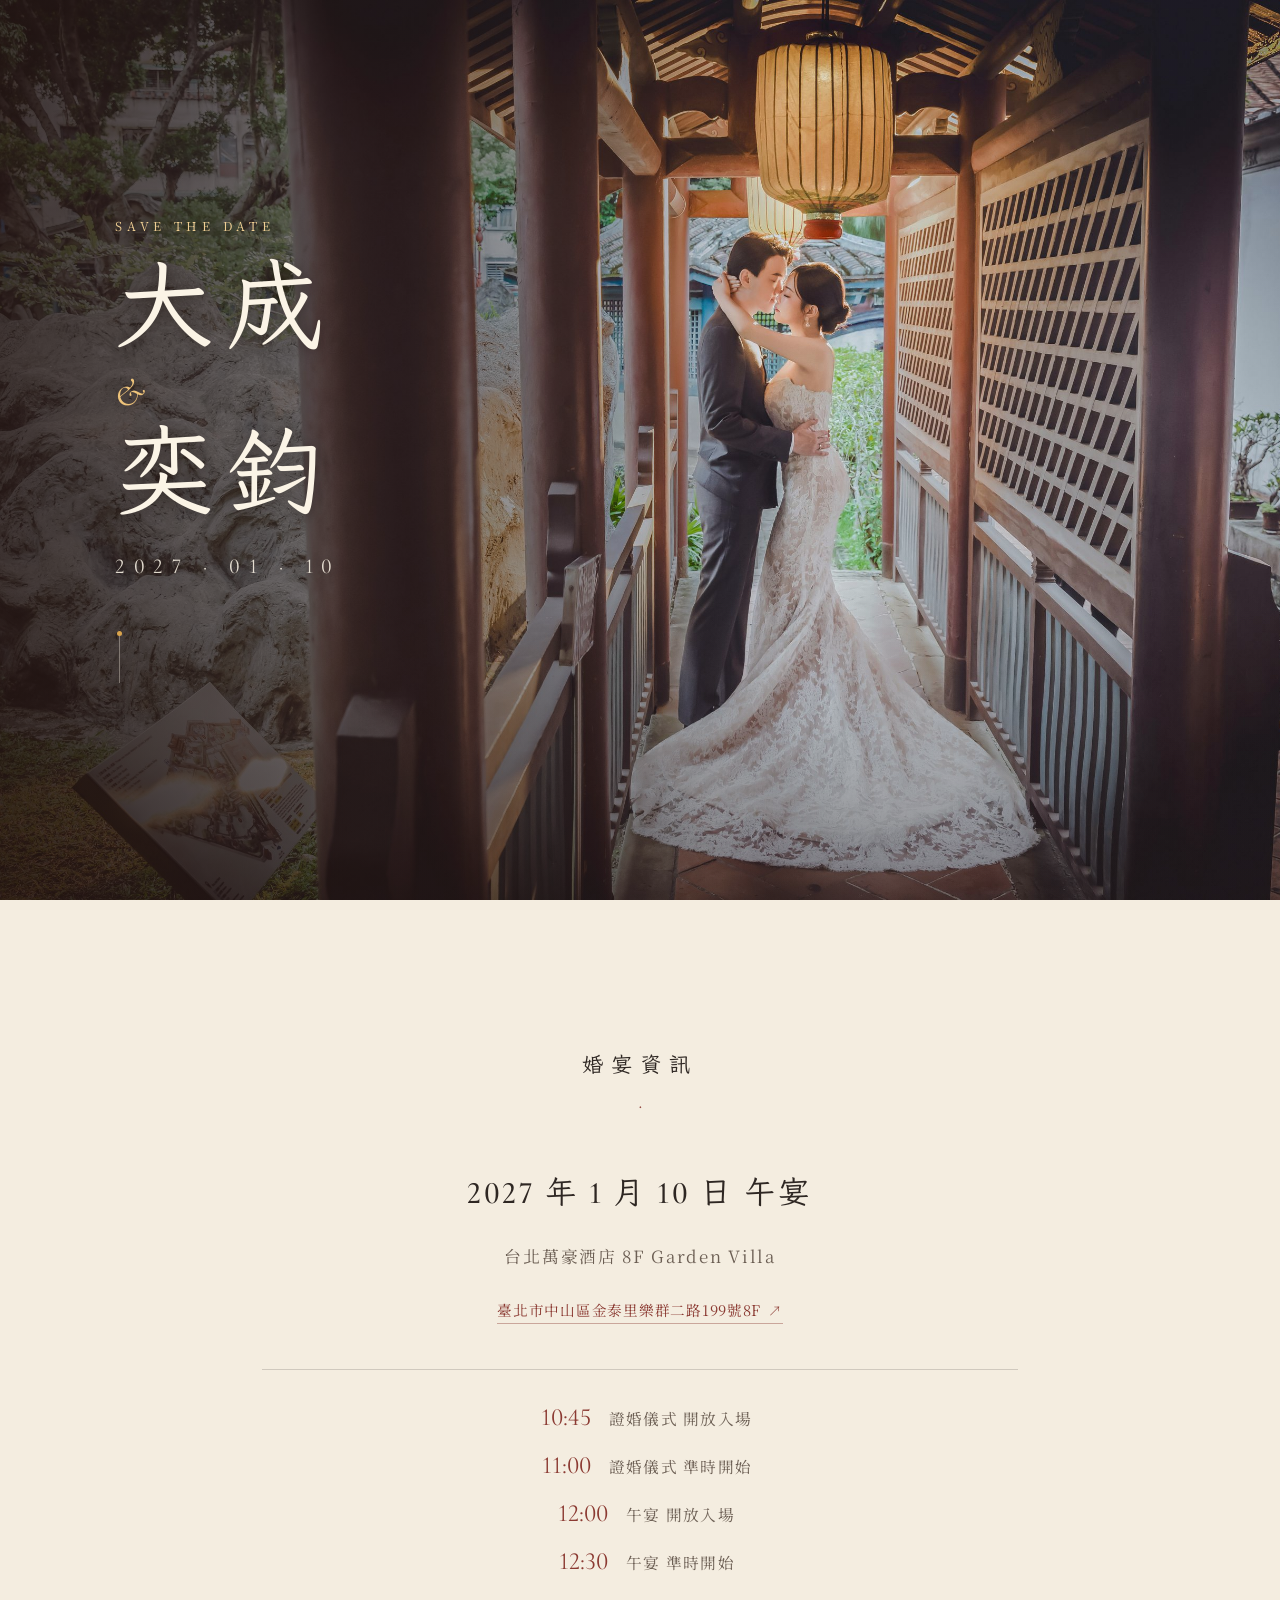
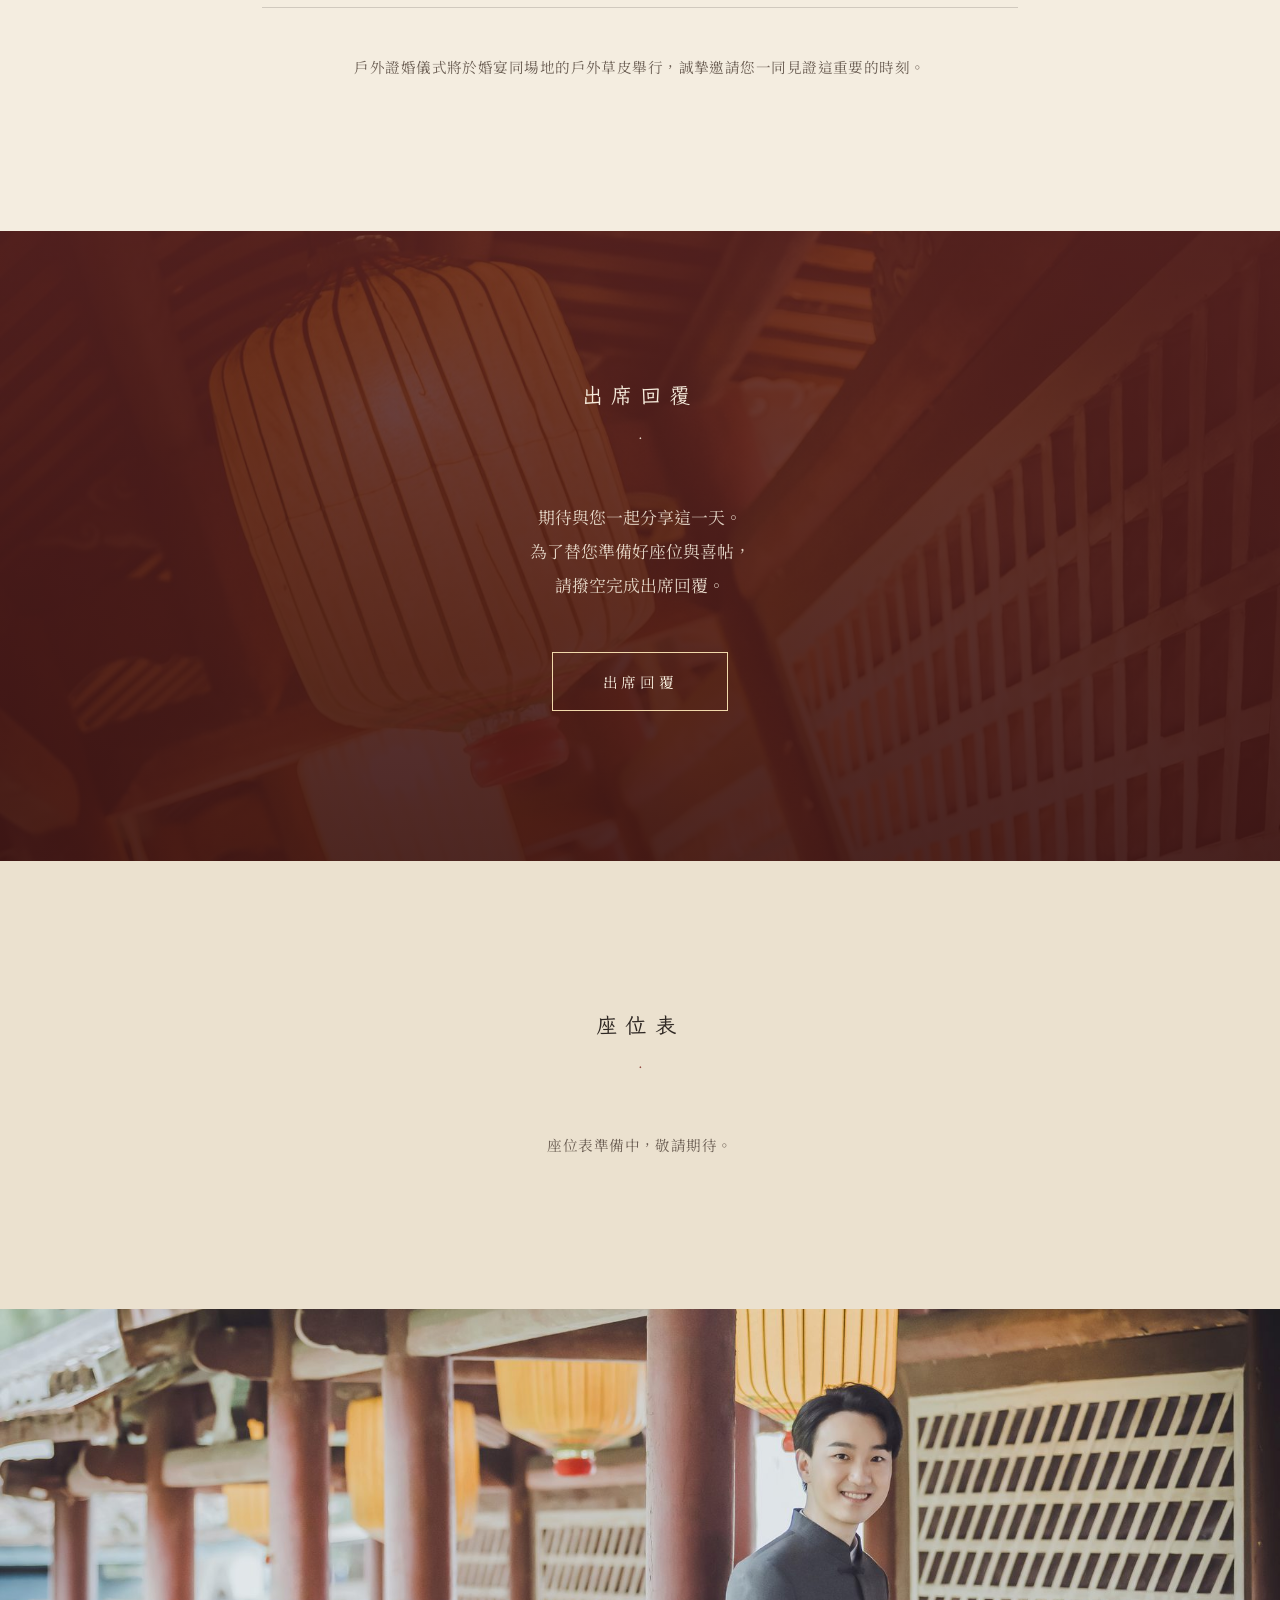
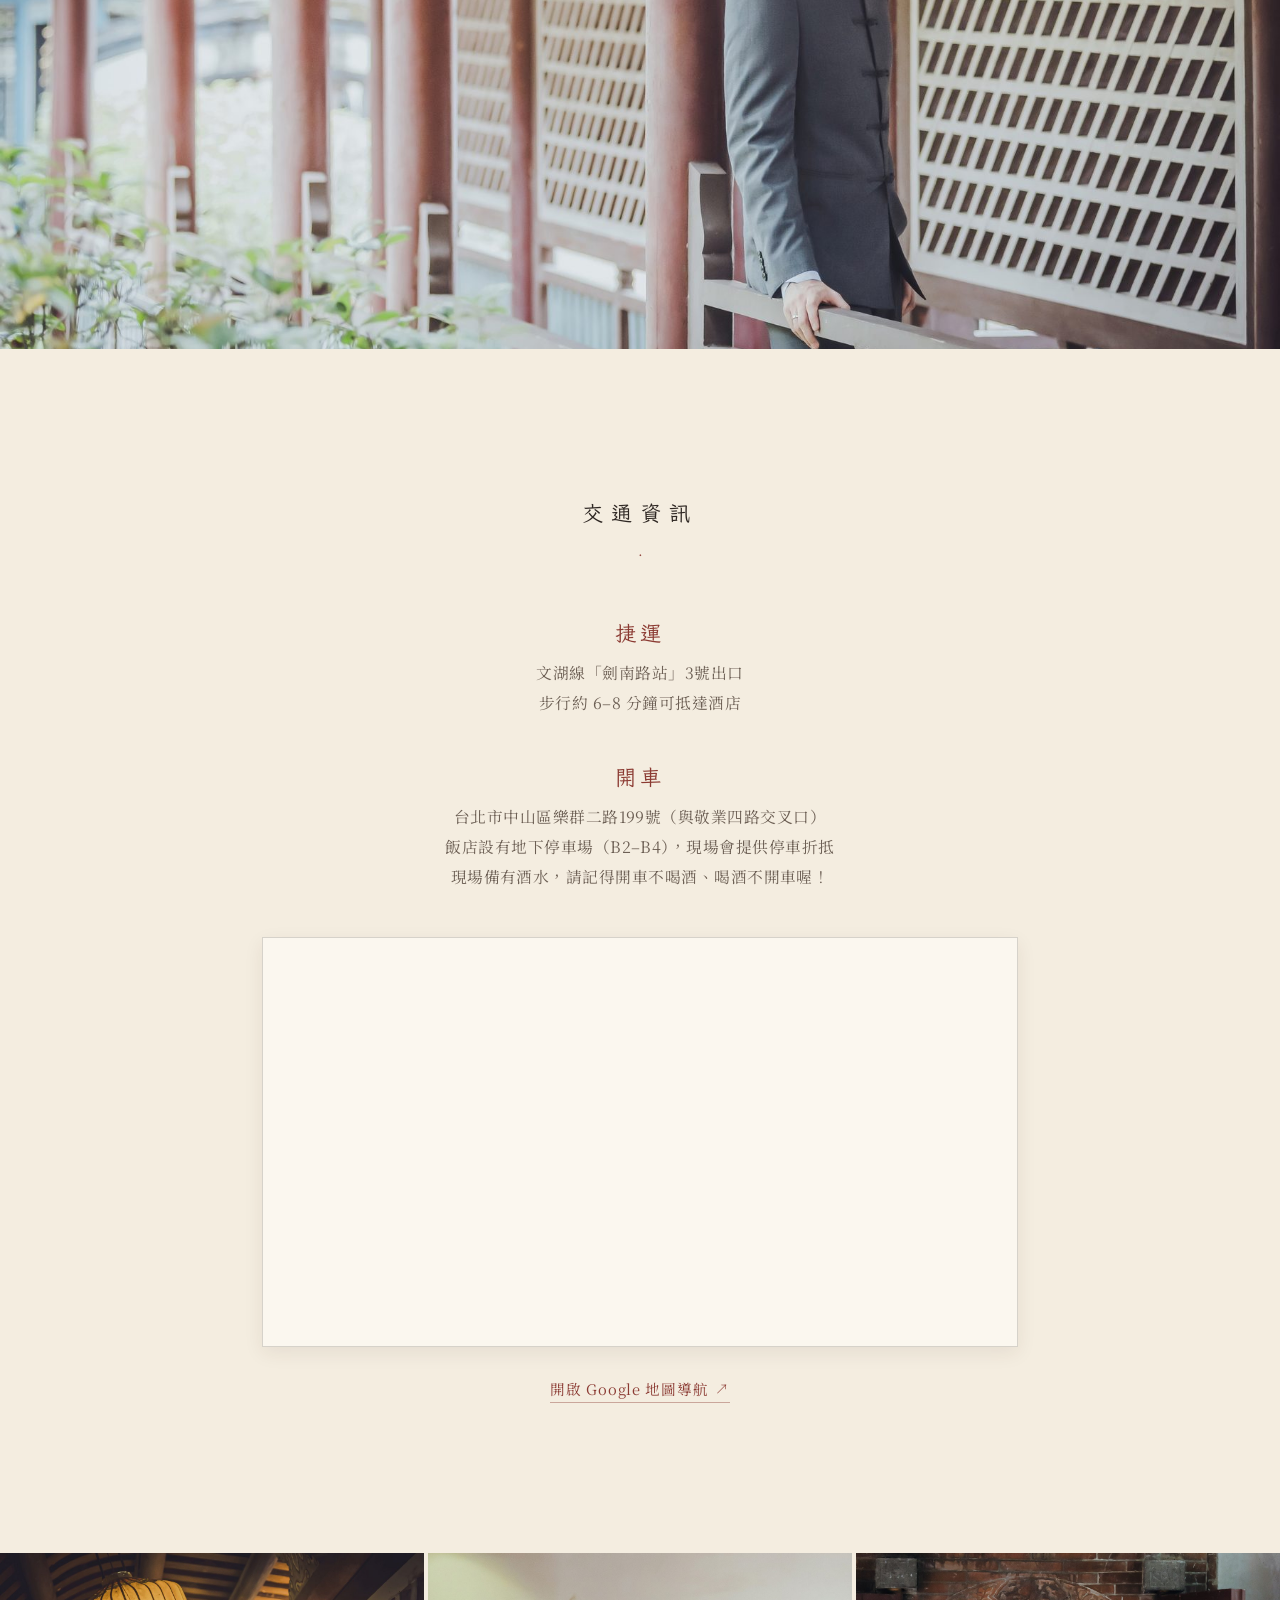
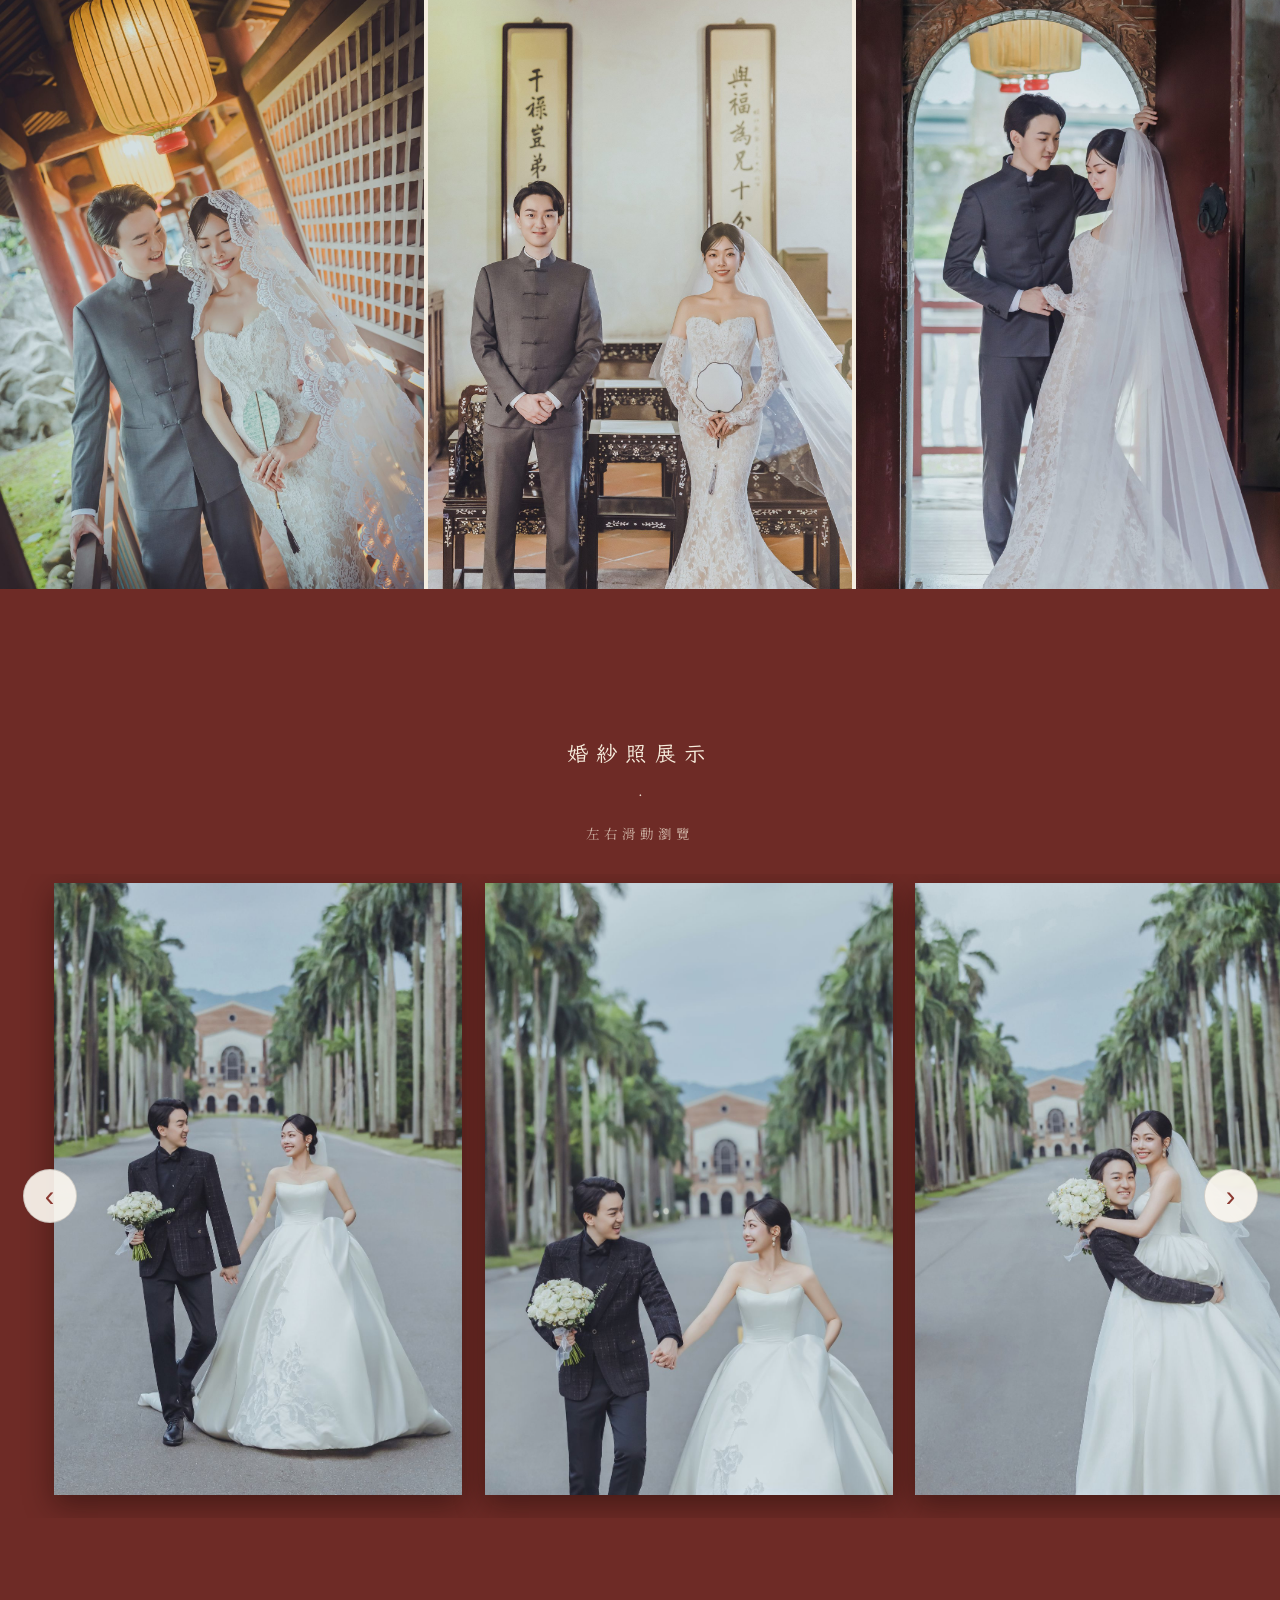
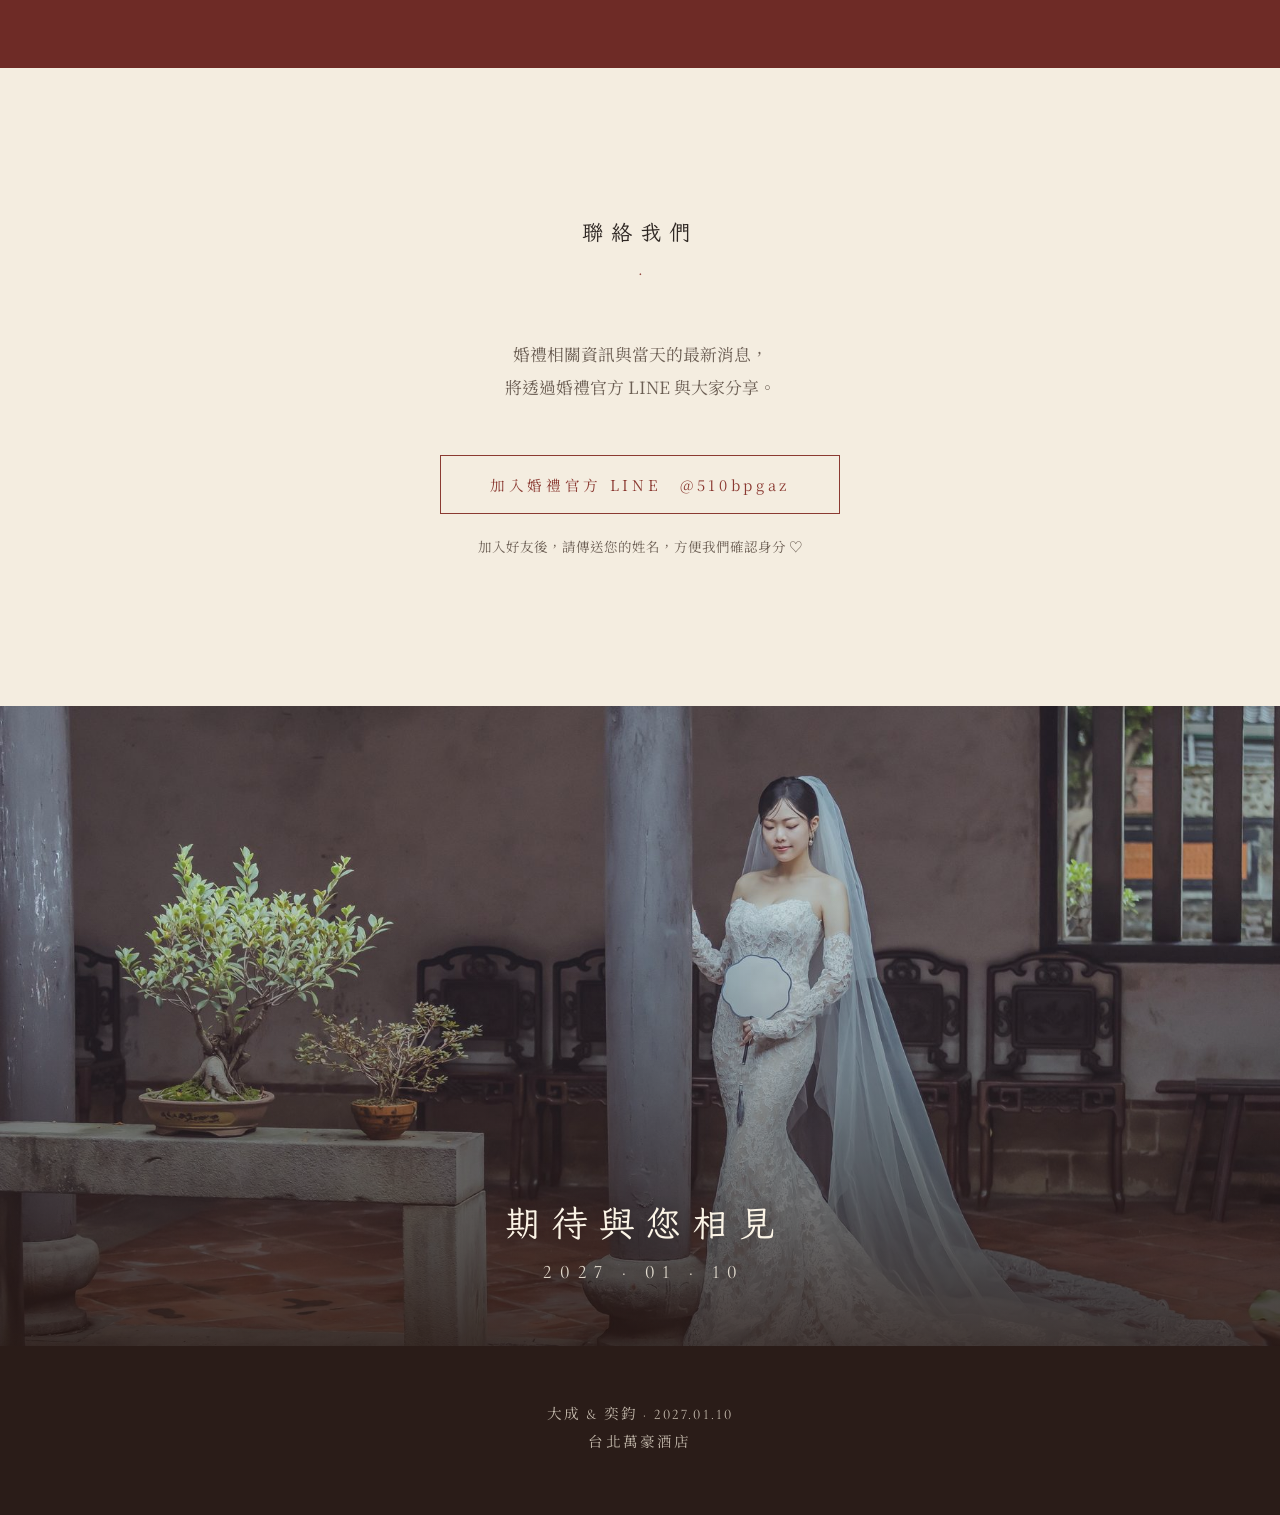
==== index.html @ c9ba0a42 "電腦版三聯照：月洞門與對聯前兩張左右對調 Co-Authored-By: Claude Sonnet 5.5 <noreply@anthropic.com>" ====
<!DOCTYPE html>
<html lang="zh-Hant">
<head>
<meta charset="UTF-8">
<meta name="viewport" content="width=device-width, initial-scale=1.0">
<title>大成 &amp; 奕鈞 — 2027.01.10</title>
<meta name="description" content="大成 &amp; 奕鈞 婚禮邀請 · 2027年1月10日 · 台北萬豪酒店 Garden Villa">
<link rel="preconnect" href="https://fonts.googleapis.com">
<link rel="preconnect" href="https://fonts.gstatic.com" crossorigin>
<link href="https://fonts.googleapis.com/css2?family=Cormorant+Garamond:ital,wght@0,400;0,500;0,600;1,400&family=LXGW+WenKai+TC:wght@400;700&family=Noto+Serif+TC:wght@400;500;600&display=swap" rel="stylesheet">
<link rel="stylesheet" href="styles.css">
</head>
<body>

<header class="hero protect" id="top">
  <picture class="hero-photo">
    <source media="(max-width:700px)" srcset="assets/hero-m.jpg">
    <img src="assets/hero.jpg" alt="大成與奕鈞在園林長廊中" fetchpriority="high">
  </picture>
  <div class="hero-veil"></div>
  <div class="hero-content">
    <p class="reveal eyebrow" style="--d:0s">SAVE THE DATE</p>
    <h1 class="reveal names" style="--d:.2s">
      <span>大成</span>
      <span class="amp">&amp;</span>
      <span>奕鈞</span>
    </h1>
    <p class="reveal date" style="--d:.4s">2027 · 01 · 10</p>
    <a href="#details" class="reveal scroll-cue" style="--d:.9s" aria-label="往下捲動">
      <span></span>
    </a>
  </div>
</header>

<main>

  <section class="section" id="details">
    <p class="section-label reveal">婚宴資訊</p>

    <div class="details-block reveal">
      <p class="details-date">2027 年 1 月 10 日 午宴</p>
      <p class="details-sub">台北萬豪酒店 8F Garden Villa</p>
      <a class="map-link" href="https://www.google.com/maps?daddr=10491%E8%87%BA%E5%8C%97%E5%B8%82%E4%B8%AD%E5%B1%B1%E5%8D%80%E9%87%91%E6%B3%B0%E9%87%8C%E6%A8%82%E7%BE%A4%E4%BA%8C%E8%B7%AF199%E8%99%9F8F" target="_blank" rel="noopener">
        臺北市中山區金泰里樂群二路199號8F
        <span class="arrow">↗</span>
      </a>
    </div>

    <div class="timeline reveal">
      <div class="timeline-item">
        <span class="t-time">10:45</span>
        <span class="t-label">證婚儀式 開放入場</span>
      </div>
      <div class="timeline-item">
        <span class="t-time">11:00</span>
        <span class="t-label">證婚儀式 準時開始</span>
      </div>
      <div class="timeline-item">
        <span class="t-time">12:00</span>
        <span class="t-label">午宴 開放入場</span>
      </div>
      <div class="timeline-item">
        <span class="t-time">12:30</span>
        <span class="t-label">午宴 準時開始</span>
      </div>
    </div>

    <p class="details-note reveal">戶外證婚儀式將於婚宴同場地的戶外草皮舉行，誠摯邀請您一同見證這重要的時刻。</p>
  </section>

  <section class="section rsvp" id="rsvp">
    <p class="section-label reveal">出席回覆</p>
    <p class="rsvp-copy reveal">
      期待與您一起分享這一天。<br>
      為了替您準備好座位與喜帖，<br>
      請撥空完成出席回覆。
    </p>
    <a class="rsvp-button reveal" href="rsvp/">出席回覆</a>
  </section>

  <section class="section alt" id="seating">
    <p class="section-label reveal">座位表</p>
    <p class="details-note reveal">座位表準備中，敬請期待。</p>
  </section>

  <div class="photo-band band-1 protect">
    <picture>
      <source media="(min-width:701px)" srcset="assets/l3.jpg">
      <img src="assets/p2.jpg" alt="新人在燈籠長廊中" loading="lazy">
    </picture>
  </div>

  <section class="section" id="transport">
    <p class="section-label reveal">交通資訊</p>

    <div class="transport-block reveal">
      <p class="transport-title">捷運</p>
      <p class="transport-body">
        文湖線「劍南路站」3號出口<br>
        步行約 6–8 分鐘可抵達酒店
      </p>
    </div>

    <div class="transport-block reveal">
      <p class="transport-title">開車</p>
      <p class="transport-body">
        台北市中山區樂群二路199號（與敬業四路交叉口）<br>
        飯店設有地下停車場（B2–B4），現場會提供停車折抵<br>
        現場備有酒水，請記得開車不喝酒、喝酒不開車喔！
      </p>
    </div>

    <div class="transport-block reveal">
      <div class="map-embed">
        <iframe
          src="https://maps.google.com/maps?q=%E5%8F%B0%E5%8C%97%E8%90%AC%E8%B1%AA%E9%85%92%E5%BA%97&ll=25.0804891,121.558943&z=16&hl=zh-TW&output=embed"
          title="台北萬豪酒店位置地圖"
          loading="lazy"
          referrerpolicy="no-referrer-when-downgrade"
          allowfullscreen></iframe>
      </div>
      <a class="map-link" href="https://www.google.com/maps?daddr=10491%E8%87%BA%E5%8C%97%E5%B8%82%E4%B8%AD%E5%B1%B1%E5%8D%80%E9%87%91%E6%B3%B0%E9%87%8C%E6%A8%82%E7%BE%A4%E4%BA%8C%E8%B7%AF199%E8%99%9F8F" target="_blank" rel="noopener">
        開啟 Google 地圖導航
        <span class="arrow">↗</span>
      </a>
    </div>
  </section>

  <div class="photo-band band-2 protect">
    <img class="band-single" src="assets/p1.jpg" alt="新人在燈籠下相視而笑" loading="lazy">
    <div class="band-trip">
      <img src="assets/p1.jpg" alt="新人在燈籠下相視而笑" loading="lazy">
      <img src="assets/p3.jpg" alt="對聯前並肩而立" loading="lazy">
      <img src="assets/p4.jpg" alt="月洞門前相擁" loading="lazy">
    </div>
  </div>

  <section class="section alt gallery" id="gallery">
    <p class="section-label reveal">婚紗照展示</p>
    <p class="gallery-hint reveal">左右滑動瀏覽</p>

    <div class="gallery-scroller protect">
      <button class="g-btn g-prev" type="button" aria-label="上一張">&#8249;</button>
      <div class="gallery-track">
      <figure class="g-item p"><img src="assets/gallery/g01.jpg" width="1067" height="1600" alt="椰林大道牽手漫步" loading="lazy" draggable="false"></figure>
      <figure class="g-item p"><img src="assets/gallery/g02.jpg" width="1067" height="1600" alt="椰林大道上相視而笑" loading="lazy" draggable="false"></figure>
      <figure class="g-item p"><img src="assets/gallery/g07.jpg" width="1067" height="1600" alt="椰林大道上擁抱" loading="lazy" draggable="false"></figure>
      <figure class="g-item p"><img src="assets/gallery/g08.jpg" width="1067" height="1600" alt="椰林大道前相擁微笑" loading="lazy" draggable="false"></figure>
      <figure class="g-item l"><img src="assets/gallery/g03.jpg" width="1600" height="1067" alt="新娘手捧花束與頭紗" loading="lazy" draggable="false"></figure>
      <figure class="g-item l"><img src="assets/gallery/g04.jpg" width="1600" height="1067" alt="圖書館窗前相擁" loading="lazy" draggable="false"></figure>
      <figure class="g-item l"><img src="assets/gallery/g05.jpg" width="1600" height="1067" alt="校史館階梯上相擁" loading="lazy" draggable="false"></figure>
      <figure class="g-item p"><img src="assets/gallery/g06.jpg" width="1067" height="1600" alt="額頭相貼的特寫" loading="lazy" draggable="false"></figure>
      <figure class="g-item l"><img src="assets/gallery/g20.jpg" width="1600" height="1067" alt="與家人合影" loading="lazy" draggable="false"></figure>
      <figure class="g-item p"><img src="assets/gallery/g16.jpg" width="1067" height="1600" alt="拱形窗前擁抱" loading="lazy" draggable="false"></figure>
      <figure class="g-item p"><img src="assets/gallery/g14.jpg" width="1067" height="1600" alt="淺藍禮服與灰色西裝" loading="lazy" draggable="false"></figure>
      <figure class="g-item p"><img src="assets/gallery/g15.jpg" width="1067" height="1600" alt="窗邊相依" loading="lazy" draggable="false"></figure>
      <figure class="g-item p"><img src="assets/gallery/g17.jpg" width="1067" height="1600" alt="新郎手捧花束" loading="lazy" draggable="false"></figure>
      <figure class="g-item p"><img src="assets/gallery/g18.jpg" width="1067" height="1600" alt="地板上相視而笑" loading="lazy" draggable="false"></figure>
      <figure class="g-item l"><img src="assets/gallery/g19.jpg" width="1600" height="1067" alt="房間裡的新娘與新郎" loading="lazy" draggable="false"></figure>
      <figure class="g-item p"><img src="assets/gallery/g09.jpg" width="1067" height="1600" alt="花藝背景前合影" loading="lazy" draggable="false"></figure>
      <figure class="g-item p"><img src="assets/gallery/g10.jpg" width="1067" height="1600" alt="花藝背景前依偎" loading="lazy" draggable="false"></figure>
      <figure class="g-item l"><img src="assets/gallery/g11.jpg" width="1600" height="1067" alt="台北夜景前合影" loading="lazy" draggable="false"></figure>
      <figure class="g-item l"><img src="assets/gallery/g12.jpg" width="1600" height="1067" alt="夜景前親吻臉頰" loading="lazy" draggable="false"></figure>
      <figure class="g-item l"><img src="assets/gallery/g13.jpg" width="1600" height="1067" alt="新郎側身特寫" loading="lazy" draggable="false"></figure>
      </div>
      <button class="g-btn g-next" type="button" aria-label="下一張">&#8250;</button>
    </div>
  </section>

  <section class="section contact" id="contact">
    <p class="section-label reveal">聯絡我們</p>
    <p class="contact-copy reveal">
      婚禮相關資訊與當天的最新消息，<br>
      將透過婚禮官方 LINE 與大家分享。
    </p>
    <a class="line-button reveal" href="https://line.me/R/ti/p/@510bpgaz" target="_blank" rel="noopener">
      加入婚禮官方 LINE　@510bpgaz
    </a>
    <p class="contact-note reveal">加入好友後，請傳送您的姓名，方便我們確認身分 ♡</p>
  </section>

  <div class="photo-band closing protect">
    <picture>
      <source media="(min-width:701px)" srcset="assets/l2.jpg">
      <img src="assets/p4.jpg" alt="" loading="lazy">
    </picture>
    <div class="closing-text">
      <p class="closing-main reveal">期待與您相見</p>
      <p class="closing-date reveal" style="--d:.2s">2027 · 01 · 10</p>
    </div>
  </div>

</main>

<footer class="footer">
  <p>大成 &amp; 奕鈞 · 2027.01.10</p>
  <p class="footer-venue">台北萬豪酒店</p>
</footer>

<script src="script.js"></script>
</body>
</html>
---- styles.css ----
:root{
  --paper:#f4ede0;
  --paper-2:#ebe1cf;
  --paper-3:#fbf7ef;
  --ink:#2e2723;
  --ink-dim:#6c5f54;
  --red:#8b3a32;
  --red-deep:#6e2b26;
  --lantern:#d9a44c;
  --cream:#f6ecdc;
  --line:rgba(46,39,35,.18);
  --hand:'Cormorant Garamond','LXGW WenKai TC','Noto Serif TC',serif;
  --serif:'Cormorant Garamond','Noto Serif TC',serif;
  --body:'Noto Serif TC',serif;
}

*{box-sizing:border-box;margin:0;padding:0;}

html{scroll-behavior:smooth;}

body{
  background:var(--paper);
  color:var(--ink);
  font-family:var(--body);
  font-variant-numeric:lining-nums;
  -webkit-font-smoothing:antialiased;
  overflow-x:hidden;
}

/* ---------- Hero ---------- */
.hero{
  position:relative;
  height:100svh;
  min-height:560px;
  display:flex;
  align-items:flex-end;
  overflow:hidden;
  background:#3a2420;
}

.hero-photo{position:absolute; inset:0;}
.hero-photo img{
  width:100%; height:100%;
  object-fit:cover;
  object-position:50% 35%;
  display:block;
}

.hero-veil{
  position:absolute;
  inset:0;
  background:linear-gradient(0deg, rgba(34,18,14,.82) 0%, rgba(34,18,14,.3) 40%, rgba(34,18,14,.1) 68%, rgba(34,18,14,.3) 100%);
}

.hero-content{
  position:relative;
  z-index:2;
  width:100%;
  padding:0 24px 72px;
  text-align:center;
  color:#fbf4e6;
  text-shadow:0 1px 14px rgba(20,8,5,.45);
}

.eyebrow{
  font-size:0.6875rem;
  letter-spacing:.38em;
  color:#f0cf94;
  margin-bottom:1.125rem;
}

.names{
  font-family:var(--hand);
  font-weight:400;
  font-size:clamp(44px, 13vw, 88px);
  line-height:1.1;
  letter-spacing:.12em;
}
.names .amp{
  display:block;
  font-family:var(--serif);
  font-style:italic;
  font-size:.4em;
  letter-spacing:0;
  color:#efc47a;
  margin:0.375rem 0;
}

.date{
  margin-top:1.25rem;
  font-family:var(--serif);
  font-variant-numeric:lining-nums;
  font-size:1.1875rem;
  letter-spacing:.4em;
  color:rgba(251,244,230,.88);
}

.scroll-cue{
  display:block;
  width:1px;
  height:52px;
  margin:52px auto 0;
  position:relative;
}
.scroll-cue span{
  position:absolute;
  top:0; left:0;
  width:1px; height:100%;
  background:rgba(251,244,230,.35);
}
.scroll-cue span::after{
  content:'';
  position:absolute;
  top:0; left:-2px;
  width:5px; height:5px;
  border-radius:50%;
  background:var(--lantern);
  animation:cue 2.2s ease-in-out infinite;
}
@keyframes cue{
  0%{top:0; opacity:0;}
  15%{opacity:1;}
  85%{opacity:1;}
  100%{top:100%; opacity:0;}
}

@media (min-width:701px){
  .hero{align-items:center;}
  .hero-photo img{object-position:65% 40%;}
  .hero-veil{
    background:
      linear-gradient(90deg, rgba(34,18,14,.78) 0%, rgba(34,18,14,.42) 36%, rgba(34,18,14,.04) 62%),
      linear-gradient(0deg, rgba(34,18,14,.35) 0%, transparent 35%);
  }
  .hero-content{text-align:left; padding:0 0 0 9vw; max-width:42.5rem;}
  .scroll-cue{margin-left:4px;}
}

/* ---------- Reveal on scroll ---------- */
.reveal{
  opacity:0;
  transform:translateY(18px);
  transition:opacity .9s ease, transform .9s ease;
  transition-delay:var(--d, 0s);
}
.reveal.in{
  opacity:1;
  transform:translateY(0);
}

/* ---------- Sections ---------- */
.section{
  position:relative;
  padding:120px 28px;
  text-align:center;
}
.section > *{
  max-width:35rem;
  margin-left:auto;
  margin-right:auto;
}
.section.alt{background:var(--paper-2);}

.section-label{
  font-family:var(--hand);
  font-weight:500;
  font-size:1.1875rem;
  letter-spacing:.38em;
  color:var(--ink);
  margin-bottom:3.25rem;
}
.section-label::after{
  content:'◆';
  display:block;
  margin-top:1.25rem;
  font-size:0.5rem;
  letter-spacing:0;
  color:var(--red);
}

.details-block{
  display:flex;
  flex-direction:column;
  align-items:center;
  gap:1.75rem;
  margin-bottom:2.5rem;
}
.details-date{
  font-family:var(--hand);
  font-size:1.75rem;
  font-weight:500;
  letter-spacing:.08em;
}
.details-sub{
  font-size:0.9375rem;
  color:var(--ink-dim);
  letter-spacing:.1em;
}
.map-link{
  display:inline-flex;
  align-items:center;
  gap:0.375rem;
  color:var(--red);
  text-decoration:none;
  font-size:0.8125rem;
  letter-spacing:.05em;
  border-bottom:1px solid rgba(139,58,50,.4);
  padding-bottom:0.1875rem;
}
.arrow{font-size:0.75rem;}

.timeline{
  display:flex;
  flex-direction:column;
  gap:1rem;
  border-top:1px solid var(--line);
  border-bottom:1px solid var(--line);
  padding:1.75rem 0;
  margin-bottom:2.5rem;
}
.timeline-item{
  display:flex;
  justify-content:center;
  align-items:baseline;
  gap:1rem;
}
.t-time{
  font-family:var(--serif);
  font-variant-numeric:lining-nums;
  font-size:1.375rem;
  color:var(--red);
  min-width:3.5rem;
  text-align:right;
}
.t-label{
  font-size:0.875rem;
  letter-spacing:.08em;
  color:var(--ink-dim);
}

.details-note{
  font-size:0.8125rem;
  line-height:1.9;
  color:var(--ink-dim);
  letter-spacing:.03em;
}

.transport-block{margin-bottom:2.5rem;}
.transport-block:last-child{margin-bottom:0;}
.transport-title{
  font-family:var(--hand);
  font-size:1.1875rem;
  letter-spacing:.2em;
  color:var(--red);
  margin-bottom:0.625rem;
}
.transport-body{
  font-size:0.875rem;
  line-height:1.9;
  color:var(--ink-dim);
  letter-spacing:.03em;
  margin-bottom:0.875rem;
}

/* ---------- Gallery ---------- */
.section.gallery{
  padding-left:0;
  padding-right:0;
  background:var(--red-deep);
  color:var(--cream);
}
.section.gallery .section-label,
.section.gallery .section-label::after{color:var(--cream);}
.gallery-hint{
  margin-top:-2rem;
  margin-bottom:1.75rem;
  font-size:0.75rem;
  letter-spacing:.3em;
  color:rgba(246,236,220,.7);
}
.section.gallery > .gallery-scroller{
  position:relative;
  max-width:none;
  margin:0;
}
.gallery-track{
  display:flex;
  align-items:center;
  gap:0.875rem;
  padding:0.5rem 1rem 1rem;
  overflow-x:auto;
  scroll-snap-type:x mandatory;
  scroll-padding:0 1rem;
  -webkit-overflow-scrolling:touch;
  scrollbar-width:thin;
  scrollbar-color:#d9a44c transparent;
}
.g-item{
  flex:none;
  margin:0;
  padding:0;
  scroll-snap-align:center;
  box-shadow:0 10px 28px rgba(20,6,4,.45);
}
.g-item img{display:block; width:100%; height:auto;}
.g-item.p{width:76vw; max-width:26rem;}
.g-item.l{width:90vw; max-width:46rem;}

.g-btn{
  display:none;
  position:absolute;
  top:50%;
  transform:translateY(-50%);
  z-index:3;
  width:3rem; height:3rem;
  border-radius:50%;
  border:1px solid var(--line);
  background:rgba(251,247,239,.92);
  color:var(--red);
  font-size:1.6rem;
  line-height:1;
  cursor:pointer;
}
.g-btn:hover{background:var(--red); color:var(--cream);}
.g-prev{left:1.25rem;}
.g-next{right:1.25rem;}

@media (min-width:701px){
  .g-item.p, .g-item.l{width:auto; max-width:none;}
  .g-item img{width:auto; height:68vh; max-height:46rem; min-height:22rem;}
  .gallery-track{gap:1.25rem; padding:0.5rem 3rem 1.25rem; scroll-padding:0 3rem; cursor:grab;}
  .gallery-track.dragging{cursor:grabbing; scroll-snap-type:none;}
}
@media (hover:hover) and (min-width:701px){
  .g-btn{display:block;}
}

/* ---------- 照片保護（防右鍵存圖、拖曳、長按存圖、列印） ---------- */
.protect, .protect img{
  -webkit-user-select:none;
  user-select:none;
  -webkit-touch-callout:none;
}
.protect img{
  pointer-events:none;
  -webkit-user-drag:none;
}
@media print{
  .protect img{display:none;}
}

/* ---------- RSVP band ---------- */
.section.rsvp{
  background:var(--red-deep);
  color:var(--cream);
  overflow:hidden;
}
.section.rsvp::before{
  content:'';
  position:absolute;
  inset:0;
  pointer-events:none;
  background:
    linear-gradient(180deg, rgba(92,32,28,.8), rgba(62,20,18,.9)),
    url('assets/p1.jpg') center 4%/cover no-repeat;
}
.section.rsvp > *{position:relative;}
.section.rsvp .section-label,
.section.rsvp .section-label::after{color:var(--cream);}

.rsvp-copy, .contact-copy{
  font-size:0.9375rem;
  line-height:2;
  color:var(--ink-dim);
  margin-bottom:2.75rem;
}
.rsvp-copy{color:rgba(246,236,220,.88);}

.rsvp-button, .line-button{
  display:inline-block;
  padding:1rem 2.75rem;
  border:1px solid var(--red);
  color:var(--red);
  text-decoration:none;
  font-size:0.8125rem;
  letter-spacing:.25em;
  transition:background .3s ease, color .3s ease;
}
.rsvp-button:hover, .line-button:hover{
  background:var(--red);
  color:var(--cream);
}
.rsvp-button{
  border-color:#f1d9ab;
  color:var(--cream);
}
.rsvp-button:hover{
  background:var(--cream);
  color:var(--red-deep);
}

.line-button{margin-bottom:1.25rem;}
.contact-note{
  font-size:0.75rem;
  color:var(--ink-dim);
  opacity:.8;
}

.footer{
  text-align:center;
  padding:56px 24px 64px;
  background:#2a1c18;
}
.footer p{
  font-family:var(--serif);
  letter-spacing:.15em;
  font-size:0.8125rem;
  color:rgba(246,236,220,.75);
}
.footer-venue{
  margin-top:0.375rem;
  font-size:0.6875rem;
  letter-spacing:.2em;
  color:rgba(246,236,220,.4);
}

@media (min-width:640px){
  .section{padding:150px 28px;}
}

/* ---------- RSVP page ---------- */
.rsvp-page{
  max-width:35rem;
  margin:0 auto;
  padding:56px 24px 120px;
}

.rsvp-nav{
  margin-bottom:3.5rem;
  font-size:0.75rem;
  letter-spacing:.08em;
}
.rsvp-nav a{
  color:var(--ink-dim);
  text-decoration:none;
}
.rsvp-nav a:hover{color:var(--red);}

.rsvp-title{
  font-family:var(--hand);
  font-weight:400;
  font-size:clamp(26px,6vw,32px);
  letter-spacing:.1em;
  text-align:center;
  margin-bottom:1.75rem;
}

.rsvp-meta{
  text-align:center;
  font-size:0.875rem;
  line-height:2;
  color:var(--ink-dim);
  margin-bottom:3.5rem;
  padding-bottom:2.5rem;
  border-bottom:1px solid var(--line);
}
.rsvp-meta strong{color:var(--ink); font-weight:600;}

.form-section-title{
  font-family:var(--hand);
  font-size:1.1875rem;
  letter-spacing:.12em;
  color:var(--red);
  margin:3.5rem 0 1.625rem;
}
.form-section-title:first-of-type{margin-top:0;}

.field{margin-bottom:1.875rem;}
.field-label{
  display:block;
  font-size:0.8125rem;
  letter-spacing:.04em;
  margin-bottom:0.5rem;
  line-height:1.7;
}
.field-label .req{color:var(--red); margin-left:0.125rem;}
.field-hint{
  font-size:0.75rem;
  color:var(--ink-dim);
}

.field input[type="text"],
.field input[type="tel"],
.field input[type="email"],
.field input[type="number"],
.field textarea{
  display:block;
  resize:vertical;
  width:100%;
  background:var(--paper-3);
  border:1px solid var(--line);
  color:var(--ink);
  font-family:var(--body);
  font-size:0.9375rem;
  padding:0.8125rem 0.875rem;
  border-radius:2px;
  outline:none;
  transition:border-color .25s ease;
}
.field input:focus,
.field textarea:focus{border-color:var(--red);}

.choice-group{display:flex; flex-direction:column; gap:0.875rem; margin-top:0.75rem;}
.choice-group label{
  display:flex;
  align-items:center;
  gap:0.75rem;
  font-size:0.875rem;
  letter-spacing:.03em;
  cursor:pointer;
  color:var(--ink);
}
.choice-group input[type="radio"],
.choice-group input[type="checkbox"]{
  appearance:none;
  -webkit-appearance:none;
  width:17px; height:17px;
  border:1px solid var(--ink-dim);
  border-radius:50%;
  position:relative;
  cursor:pointer;
  flex:none;
  background:var(--paper-3);
  margin:0;
}
.choice-group input[type="checkbox"]{border-radius:3px;}
.choice-group input[type="radio"]:checked,
.choice-group input[type="checkbox"]:checked{border-color:var(--red);}
.choice-group input[type="radio"]:checked::after{
  content:'';
  position:absolute; inset:3px;
  border-radius:50%;
  background:var(--red);
}
.choice-group input[type="checkbox"]:checked::after{
  content:'';
  position:absolute; inset:3px;
  background:var(--red);
}

.conditional{
  margin-top:1.125rem;
  padding-left:1.8125rem;
}
.conditional .field-label{margin-top:0.375rem;}

.submit-row{margin-top:3.75rem; text-align:center;}
.submit-btn{
  display:inline-block;
  padding:1rem 3.5rem;
  background:transparent;
  border:1px solid var(--red);
  color:var(--red);
  font-family:var(--body);
  font-size:0.8125rem;
  letter-spacing:.25em;
  cursor:pointer;
  transition:background .3s ease, color .3s ease, opacity .3s ease;
}
.submit-btn:hover{background:var(--red); color:var(--cream);}
.submit-btn:disabled{opacity:.5; cursor:default;}

.form-error{
  margin-top:1.25rem;
  font-size:0.8125rem;
  line-height:1.8;
  color:#a63d2f;
  display:none;
}

.rsvp-success{
  text-align:center;
  padding:2.5rem 0;
}
.rsvp-success .icon{
  font-size:2.125rem;
  margin-bottom:1.5rem;
}
.rsvp-success p{
  font-size:0.9375rem;
  line-height:2.1;
  color:var(--ink-dim);
  margin-bottom:0.875rem;
}
.rsvp-success a{color:var(--red); text-decoration:none; border-bottom:1px solid rgba(139,58,50,.4);}


/* ---------- 電腦版放大 ---------- */

@media (min-width:1024px){
  html{font-size:18px;}
  .section > *{max-width:42rem;}
  .names{font-size:5.5rem;}
  .rsvp-page{max-width:42rem;}
}
@media (min-width:1440px){ html{font-size:20px;} }
@media (min-width:1800px){ html{font-size:22px;} }

@media (max-width:700px){
  .section.rsvp::before{
    background-size:100% 100%, 260% auto;
    background-position:0 0, 18% 0;
  }
}

.map-embed{
  margin-bottom:1.5rem;
  padding:6px;
  background:var(--paper-3);
  border:1px solid var(--line);
  box-shadow:0 6px 18px rgba(60,35,25,.08);
}
.map-embed iframe{
  display:block;
  width:100%;
  height:22rem;
  border:0;
  filter:sepia(.2) saturate(.9);
}

/* ---------- 滿版照片帶 ---------- */
.photo-band{
  position:relative;
  height:78svh;
  min-height:420px;
  overflow:hidden;
  background:#3a2420;
}
.photo-band picture{display:block; width:100%; height:100%;}
.photo-band img{
  display:block;
  width:100%;
  height:100%;
  object-fit:cover;
}
.band-1 img{object-position:50% 40%;}
.band-2 img{object-position:50% 35%;}

.photo-band.closing::after{
  content:'';
  position:absolute;
  inset:0;
  background:linear-gradient(0deg, rgba(34,18,14,.8) 0%, rgba(34,18,14,.2) 45%, transparent 70%);
}
.closing-text{
  position:absolute;
  left:0; right:0;
  bottom:3.5rem;
  z-index:2;
  text-align:center;
  color:#fbf4e6;
  text-shadow:0 1px 14px rgba(20,8,5,.45);
}
.closing-main{
  font-family:var(--hand);
  font-size:2rem;
  letter-spacing:.3em;
  padding-left:.3em;
}
.closing-date{
  margin-top:0.8rem;
  font-family:var(--serif);
  font-size:1.0625rem;
  letter-spacing:.4em;
  padding-left:.4em;
  color:rgba(251,244,230,.85);
}

.band-trip{display:none;}

@media (min-width:701px){
  .photo-band{height:auto; min-height:0;}
  .photo-band picture{height:auto;}
  .photo-band img{height:auto; aspect-ratio:2/1; max-height:100vh;}
  .band-1 img{object-position:55% 72%;}
  .photo-band.closing img{object-position:50% 58%;}

  .band-2{background:var(--paper);}
  .photo-band .band-single{display:none;}
  .band-trip{display:grid; grid-template-columns:repeat(3, 1fr); gap:0.25rem;}
  .band-trip img{aspect-ratio:2/3; max-height:none; object-position:50% 50%;}
}


/* ---------- 手機首頁：文字區壓縮，避免蓋到人臉 ---------- */
@media (max-width:700px){
  .hero-content{padding-bottom:2.75rem;}
  .names{
    display:flex;
    justify-content:center;
    align-items:baseline;
    gap:.3em;
    font-size:clamp(2.4rem, 12vw, 3.4rem);
    line-height:1.2;
  }
  .names .amp{display:inline; font-size:.45em; margin:0;}
  .date{margin-top:1rem;}
  .scroll-cue{height:2.25rem; margin-top:1.5rem;}
}
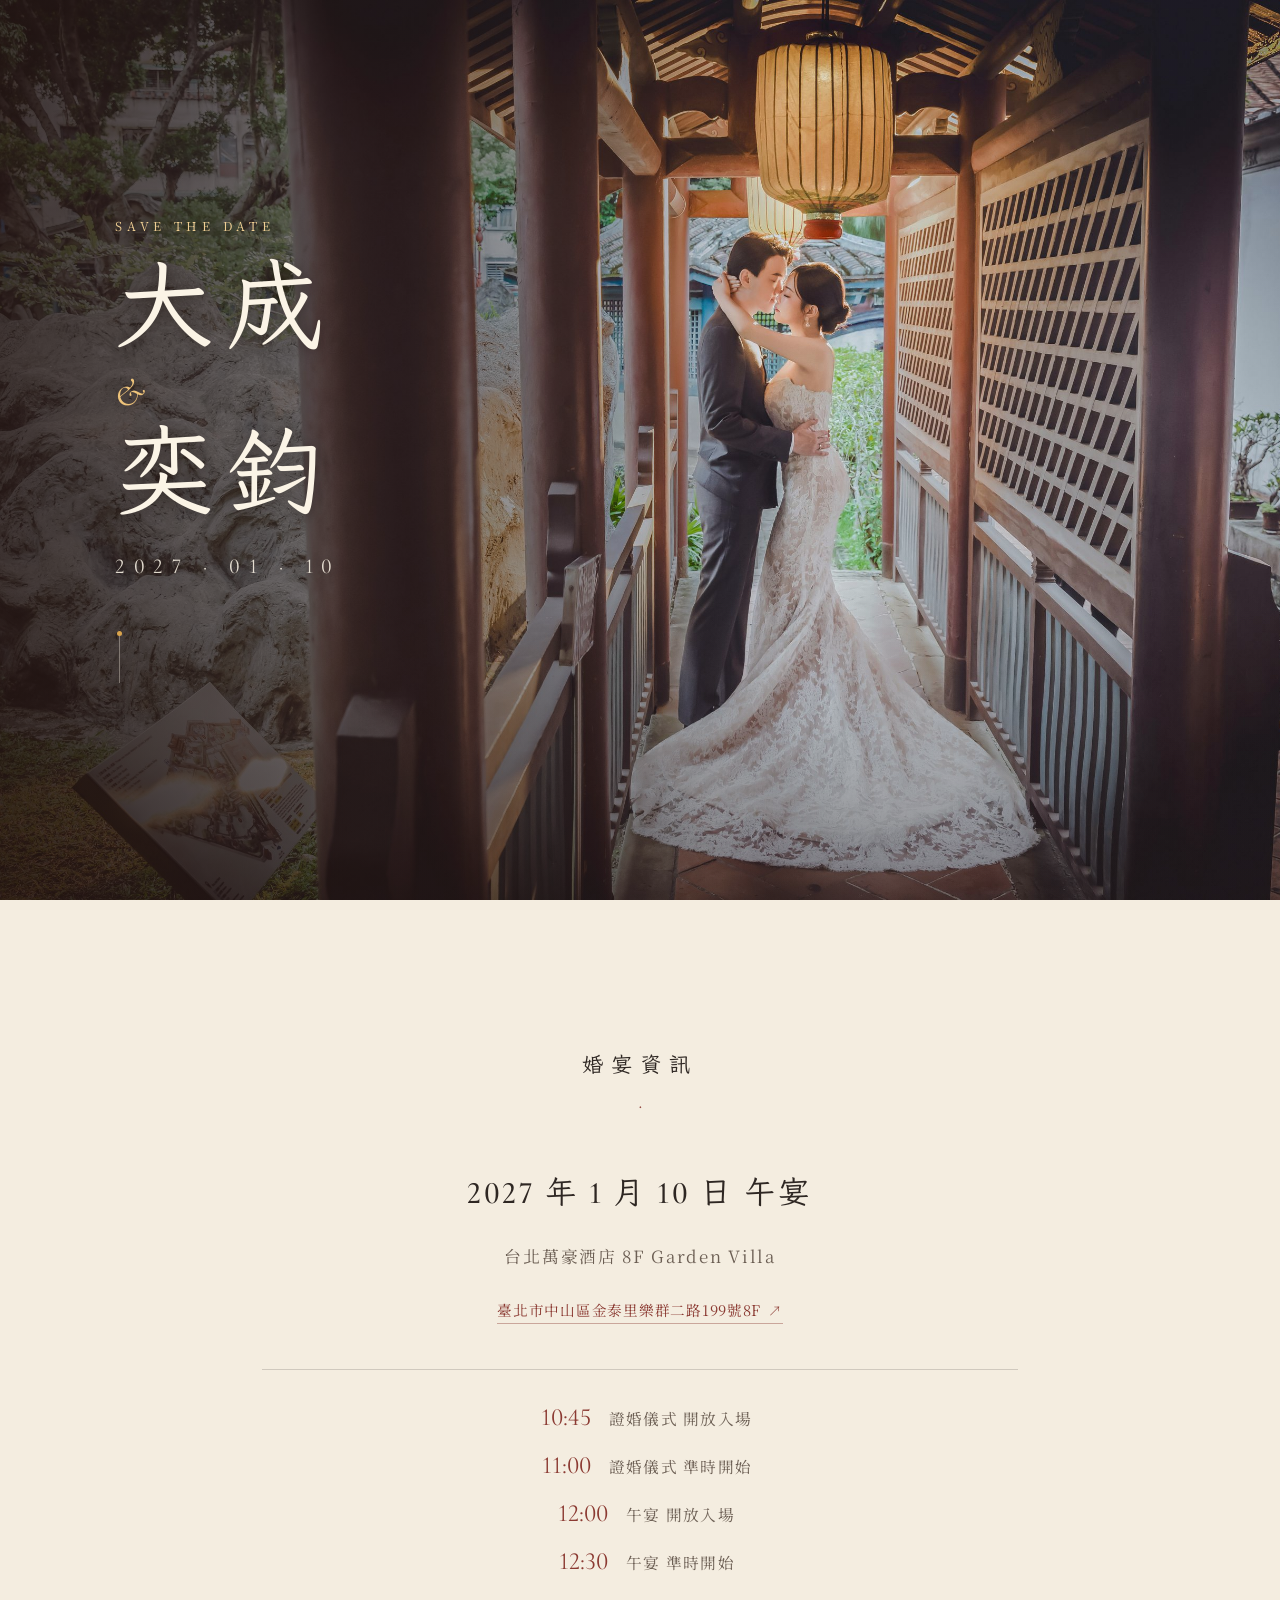
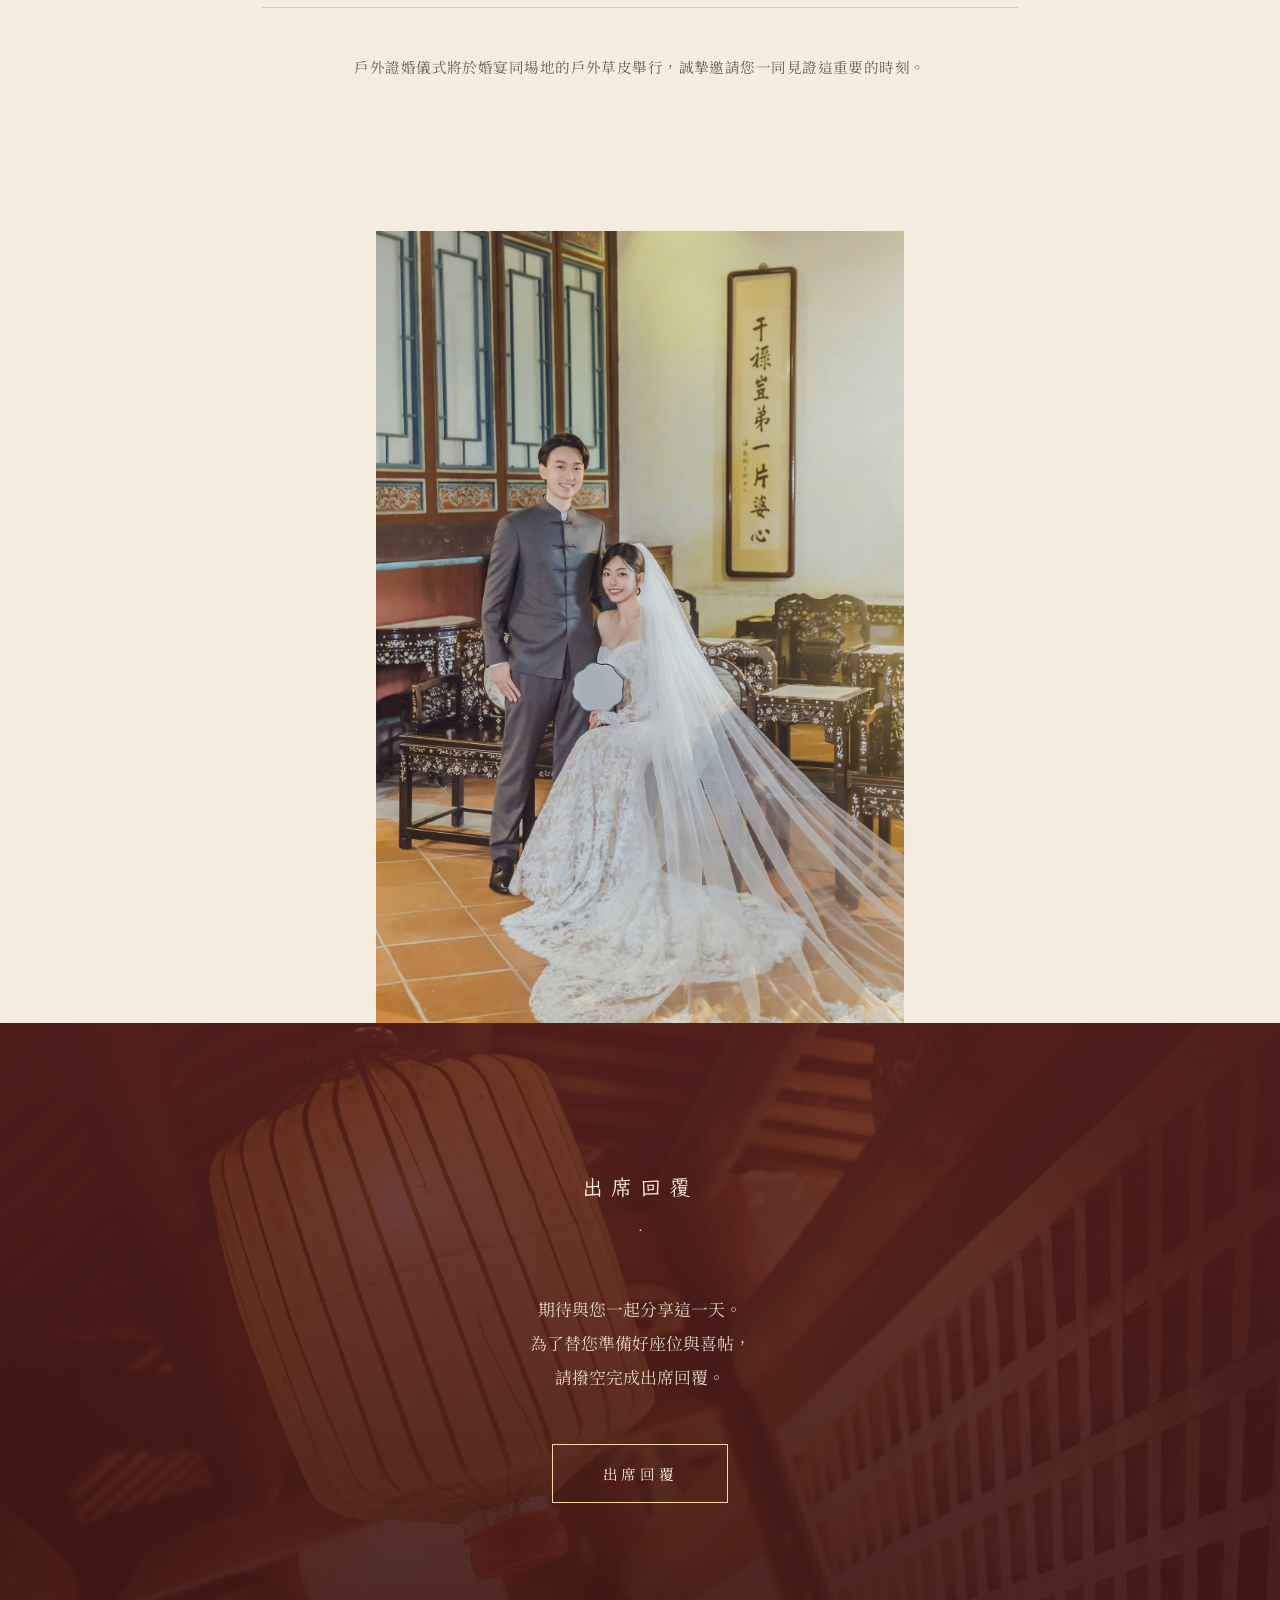
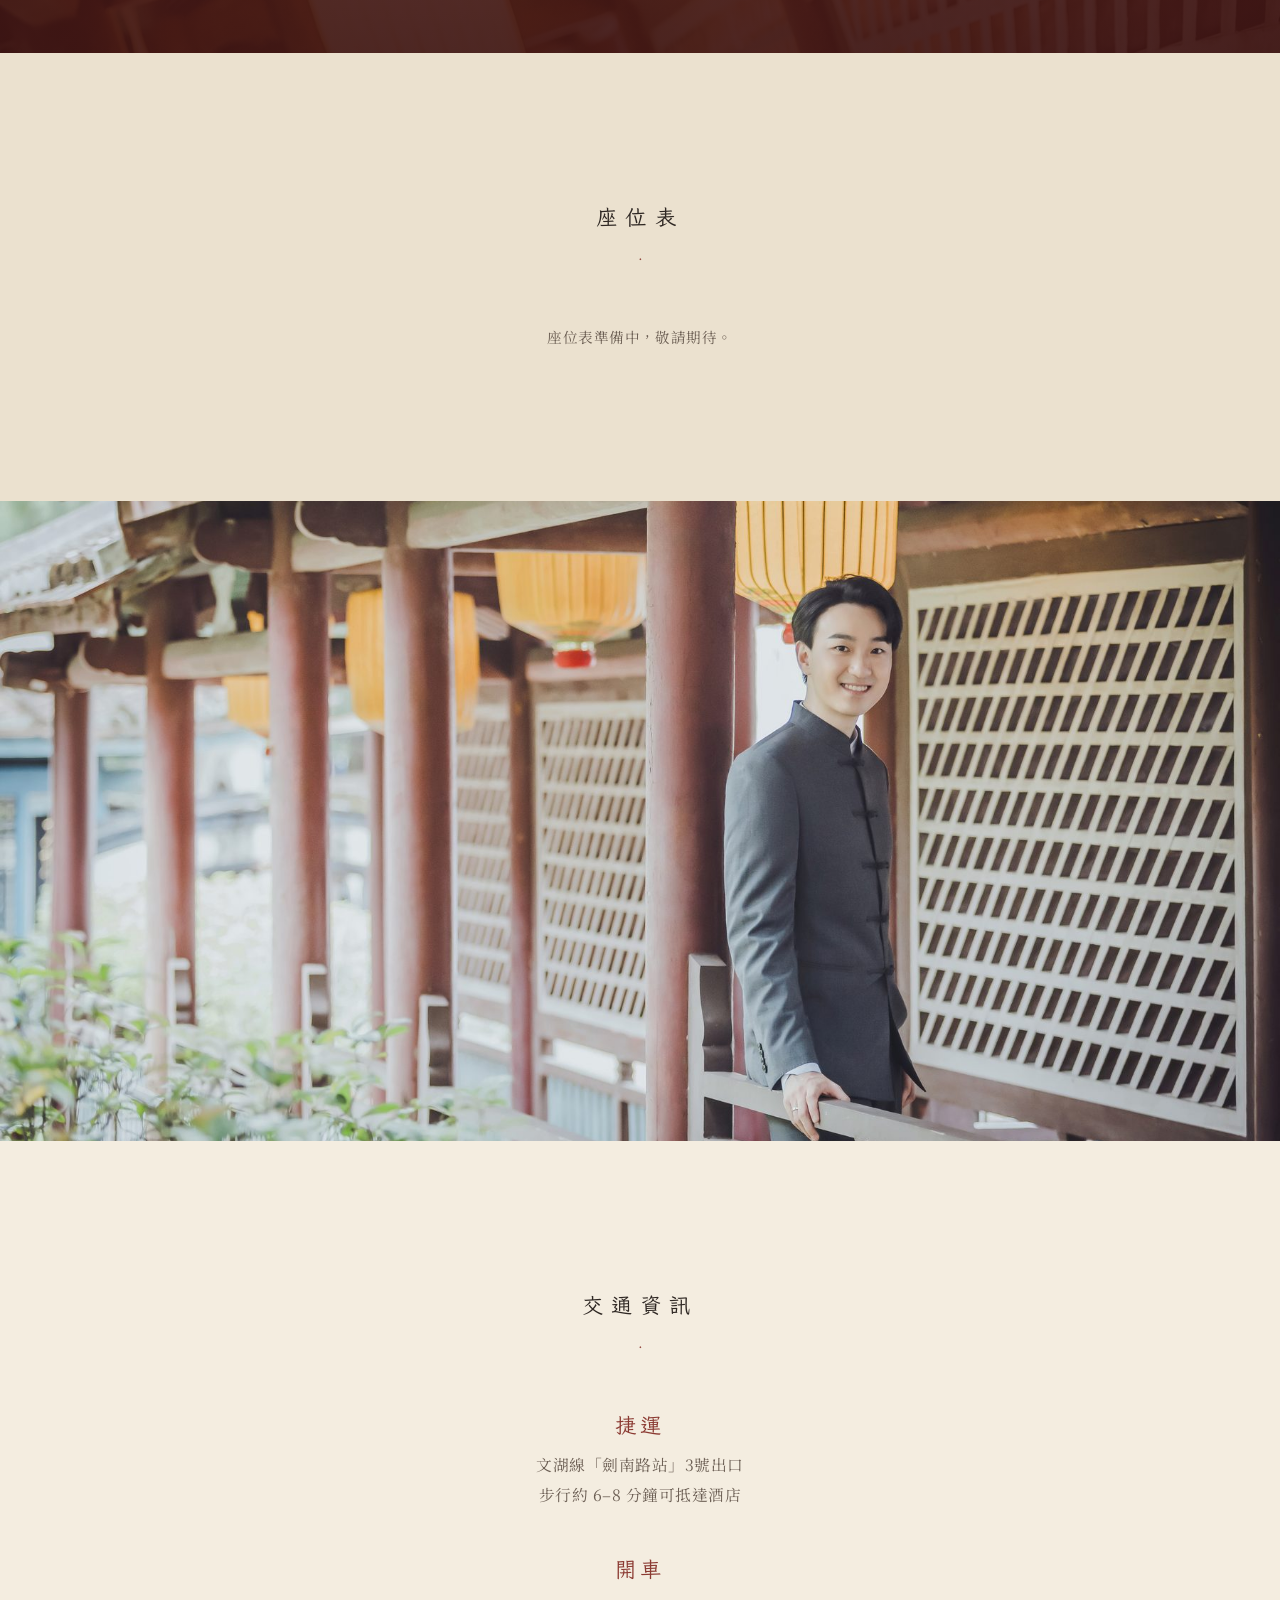
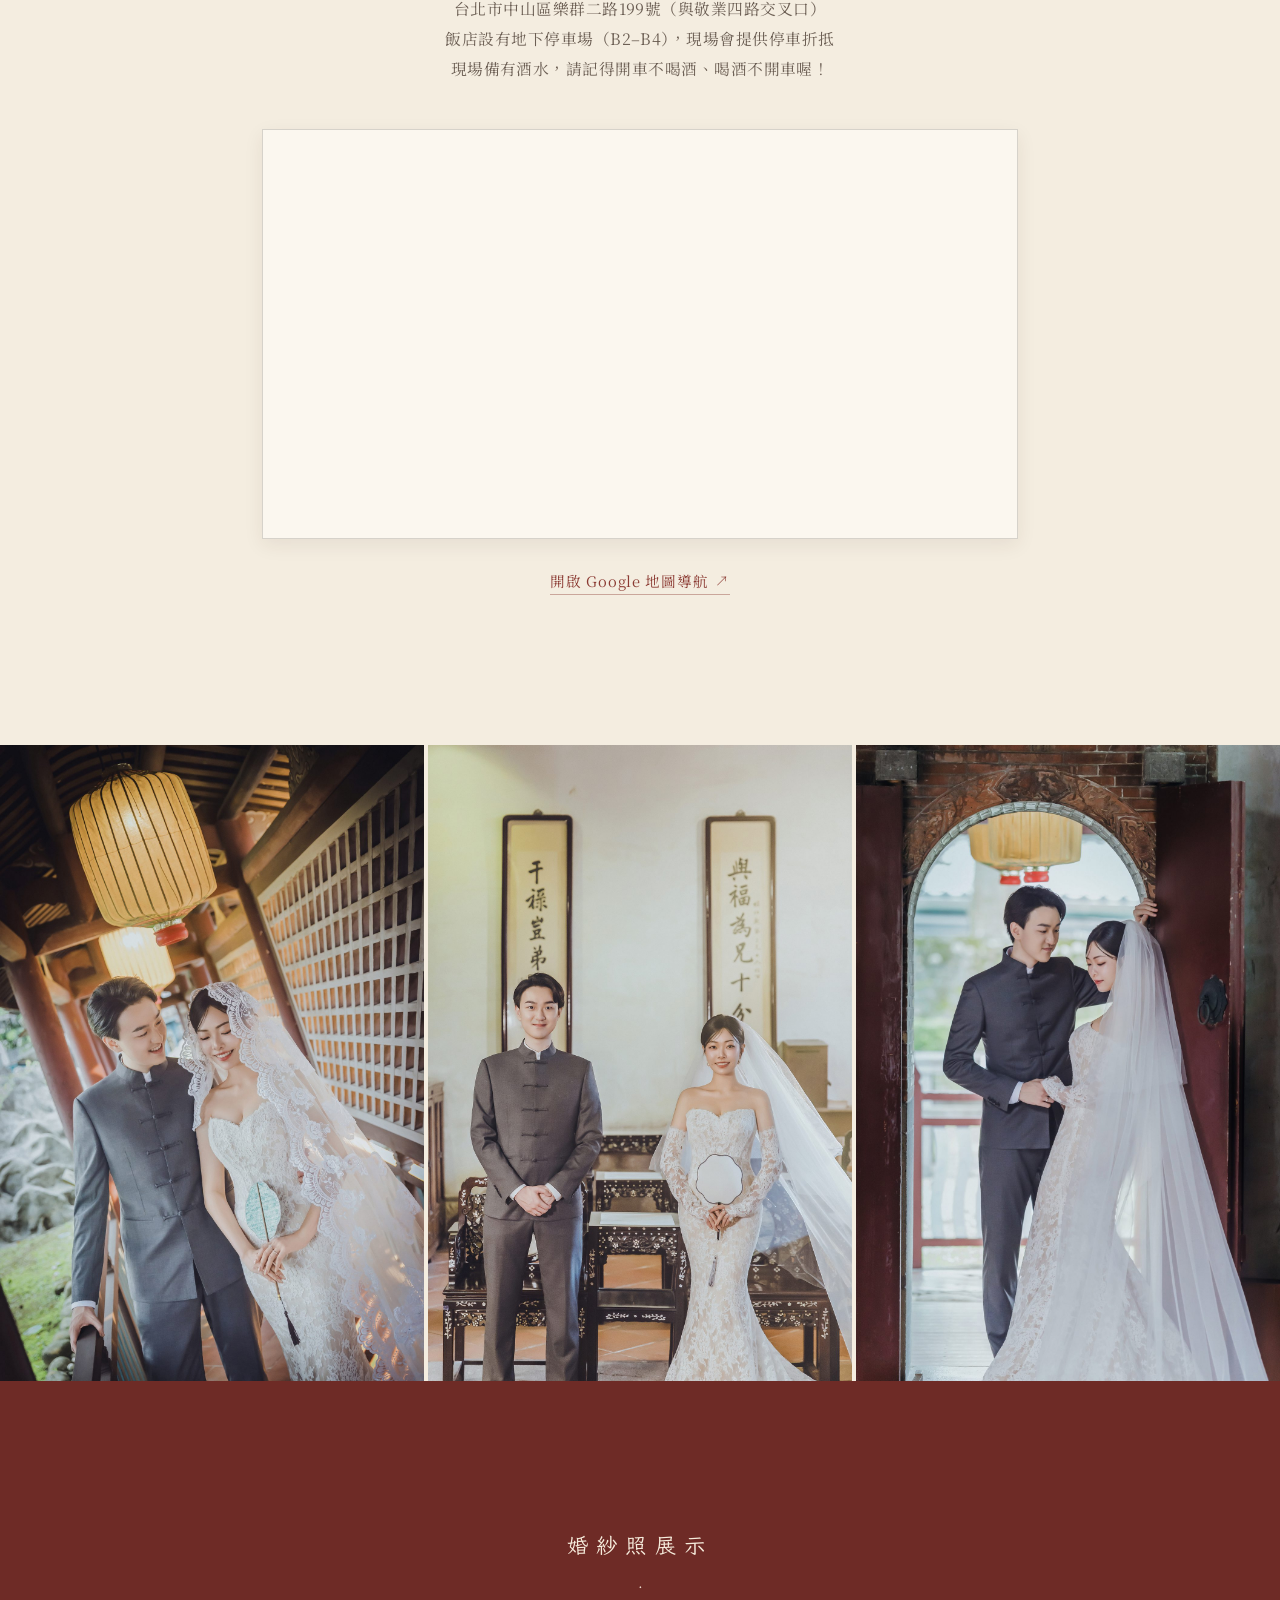
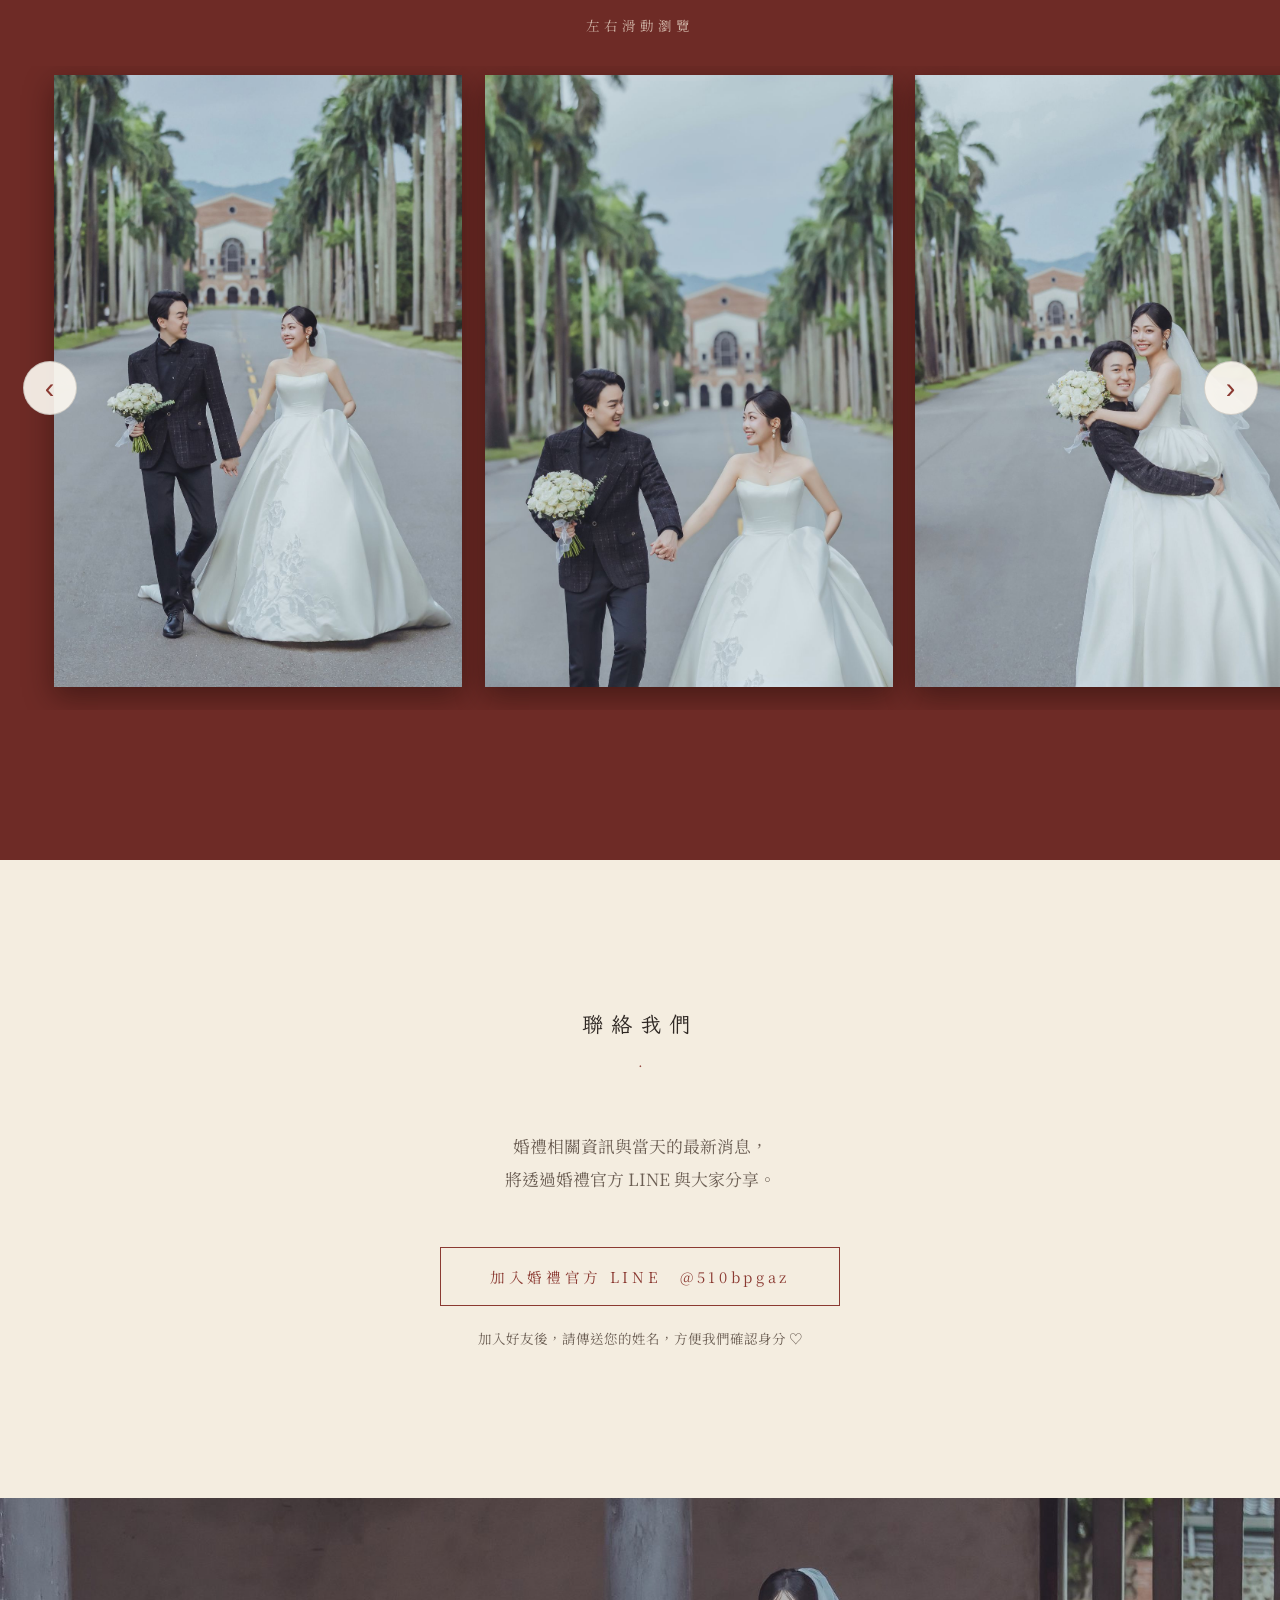
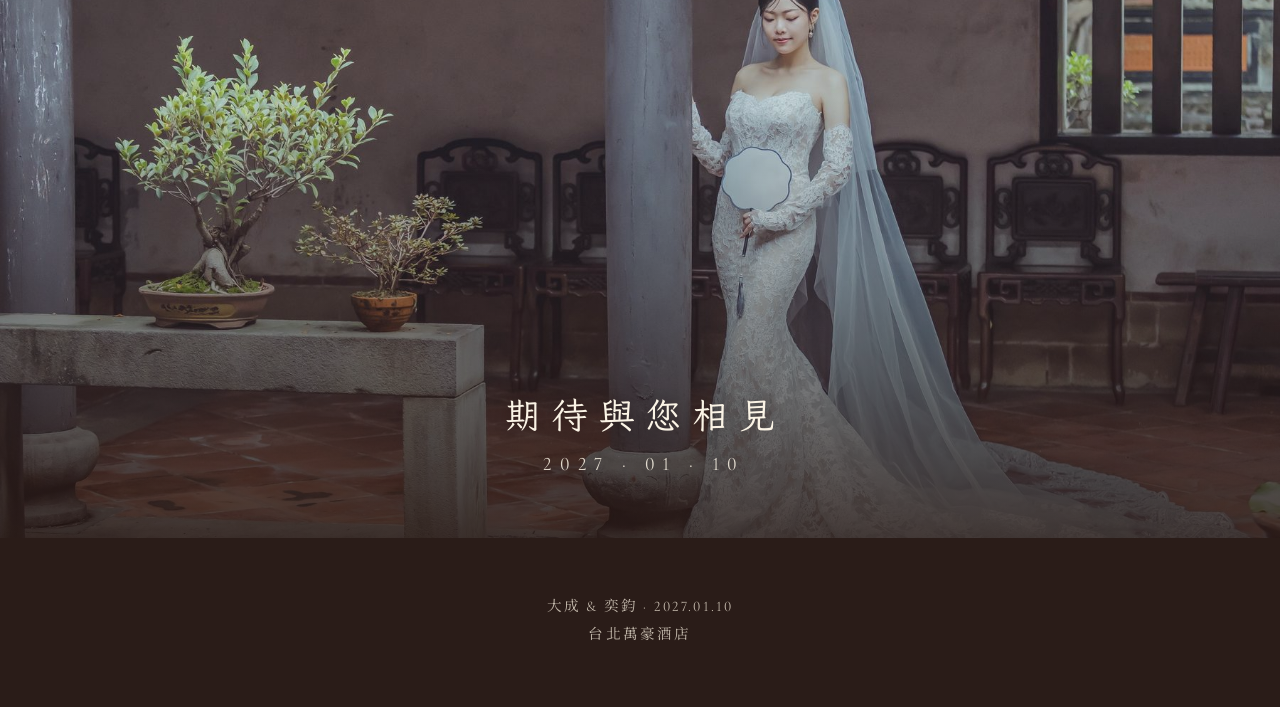
==== commit 4d0d0ec3: "換上新版 9344、婚宴資訊與出席回覆間加直式照片帶、相片展示新增 5 張 Co-Authored-By: Claude Sonnet 5.5 <noreply@anthropic.com>" ====
--- a/index.html
+++ b/index.html
@@ -68,6 +68,10 @@
     <p class="details-note reveal">戶外證婚儀式將於婚宴同場地的戶外草皮舉行，誠摯邀請您一同見證這重要的時刻。</p>
   </section>
 
+  <div class="photo-band band-0 protect">
+    <img src="assets/p5.jpg" width="1400" height="2100" alt="對聯前相依而立的新郎新娘" loading="lazy">
+  </div>
+
   <section class="section rsvp" id="rsvp">
     <p class="section-label reveal">出席回覆</p>
     <p class="rsvp-copy reveal">
@@ -151,12 +155,17 @@
       <figure class="g-item l"><img src="assets/gallery/g05.jpg" width="1600" height="1067" alt="校史館階梯上相擁" loading="lazy" draggable="false"></figure>
       <figure class="g-item p"><img src="assets/gallery/g06.jpg" width="1067" height="1600" alt="額頭相貼的特寫" loading="lazy" draggable="false"></figure>
       <figure class="g-item l"><img src="assets/gallery/g20.jpg" width="1600" height="1067" alt="與家人合影" loading="lazy" draggable="false"></figure>
+      <figure class="g-item p"><img src="assets/gallery/g21.jpg" width="1067" height="1600" alt="對聯前並肩而坐" loading="lazy" draggable="false"></figure>
+      <figure class="g-item p"><img src="assets/gallery/g22.jpg" width="1067" height="1600" alt="對聯前的新娘" loading="lazy" draggable="false"></figure>
       <figure class="g-item p"><img src="assets/gallery/g16.jpg" width="1067" height="1600" alt="拱形窗前擁抱" loading="lazy" draggable="false"></figure>
       <figure class="g-item p"><img src="assets/gallery/g14.jpg" width="1067" height="1600" alt="淺藍禮服與灰色西裝" loading="lazy" draggable="false"></figure>
       <figure class="g-item p"><img src="assets/gallery/g15.jpg" width="1067" height="1600" alt="窗邊相依" loading="lazy" draggable="false"></figure>
       <figure class="g-item p"><img src="assets/gallery/g17.jpg" width="1067" height="1600" alt="新郎手捧花束" loading="lazy" draggable="false"></figure>
       <figure class="g-item p"><img src="assets/gallery/g18.jpg" width="1067" height="1600" alt="地板上相視而笑" loading="lazy" draggable="false"></figure>
       <figure class="g-item l"><img src="assets/gallery/g19.jpg" width="1600" height="1067" alt="房間裡的新娘與新郎" loading="lazy" draggable="false"></figure>
+      <figure class="g-item p"><img src="assets/gallery/g23.jpg" width="1067" height="1600" alt="新郎輕握新娘的手" loading="lazy" draggable="false"></figure>
+      <figure class="g-item l"><img src="assets/gallery/g24.jpg" width="1600" height="1067" alt="新郎的灰色西裝側影" loading="lazy" draggable="false"></figure>
+      <figure class="g-item l"><img src="assets/gallery/g25.jpg" width="1600" height="1067" alt="窗邊的新娘與藍色禮服" loading="lazy" draggable="false"></figure>
       <figure class="g-item p"><img src="assets/gallery/g09.jpg" width="1067" height="1600" alt="花藝背景前合影" loading="lazy" draggable="false"></figure>
       <figure class="g-item p"><img src="assets/gallery/g10.jpg" width="1067" height="1600" alt="花藝背景前依偎" loading="lazy" draggable="false"></figure>
       <figure class="g-item l"><img src="assets/gallery/g11.jpg" width="1600" height="1067" alt="台北夜景前合影" loading="lazy" draggable="false"></figure>
--- a/styles.css
+++ b/styles.css
@@ -707,3 +707,19 @@
   .date{margin-top:1rem;}
   .scroll-cue{height:2.25rem; margin-top:1.5rem;}
 }
+
+/* ---------- 婚宴資訊與出席回覆之間的直式照片帶 ---------- */
+.band-0 img{object-position:50% 40%;}
+@media (min-width:701px){
+  .photo-band.band-0{
+    display:flex;
+    justify-content:center;
+    background:var(--paper);
+  }
+  .photo-band.band-0 img{
+    width:auto;
+    height:min(88vh, 56rem);
+    aspect-ratio:2/3;
+    max-height:none;
+  }
+}
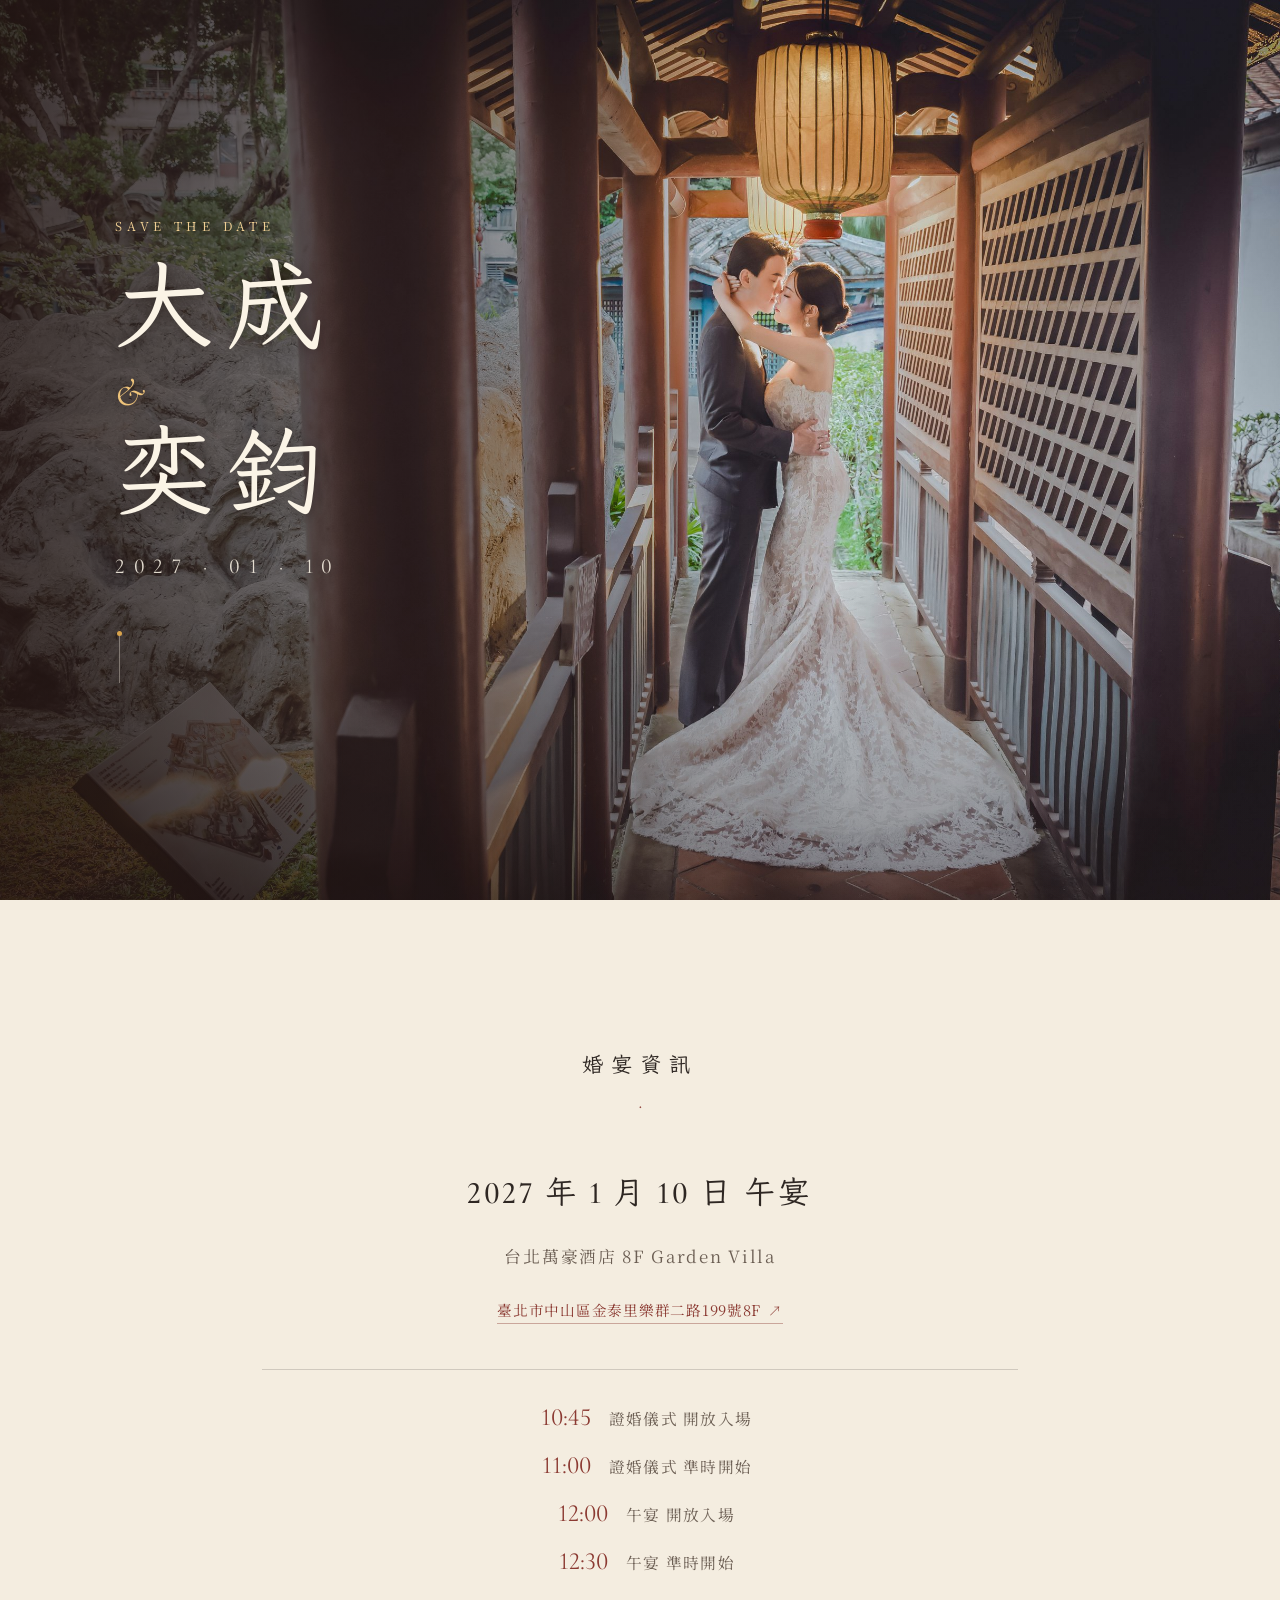
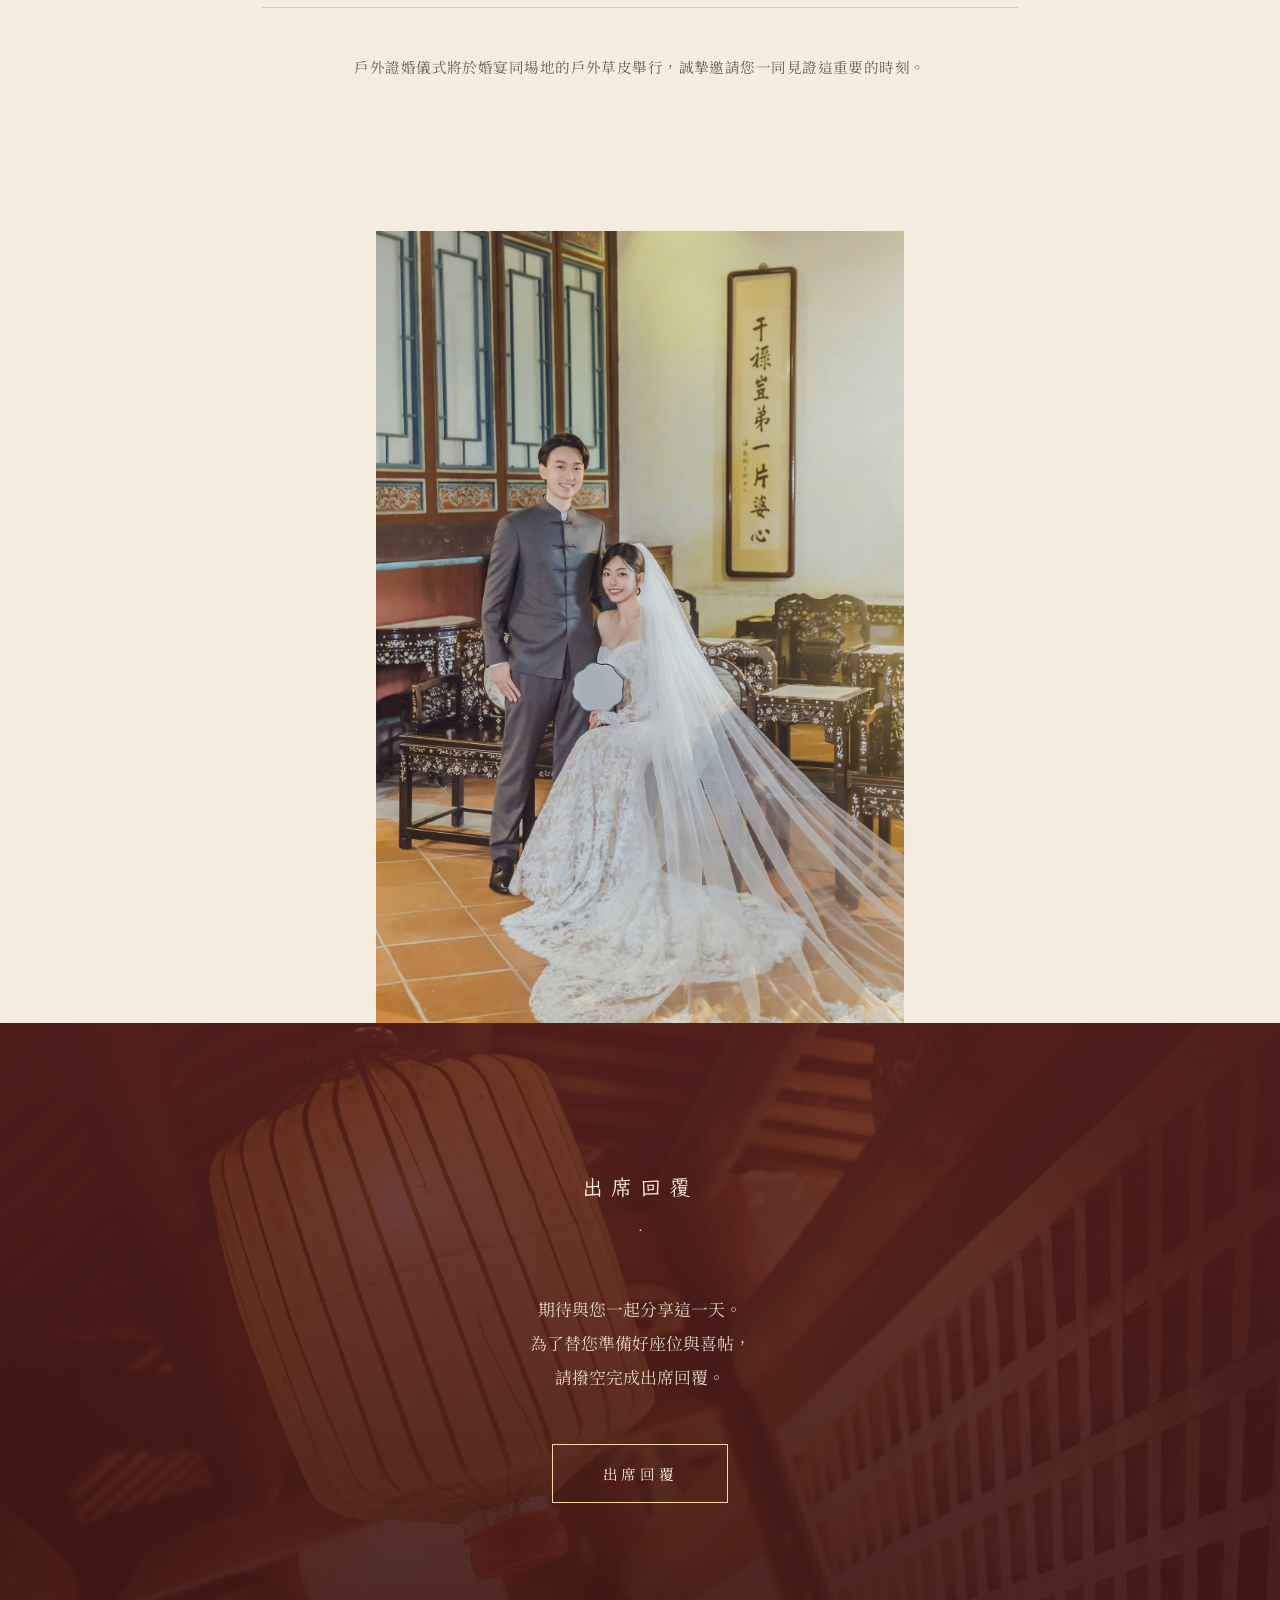
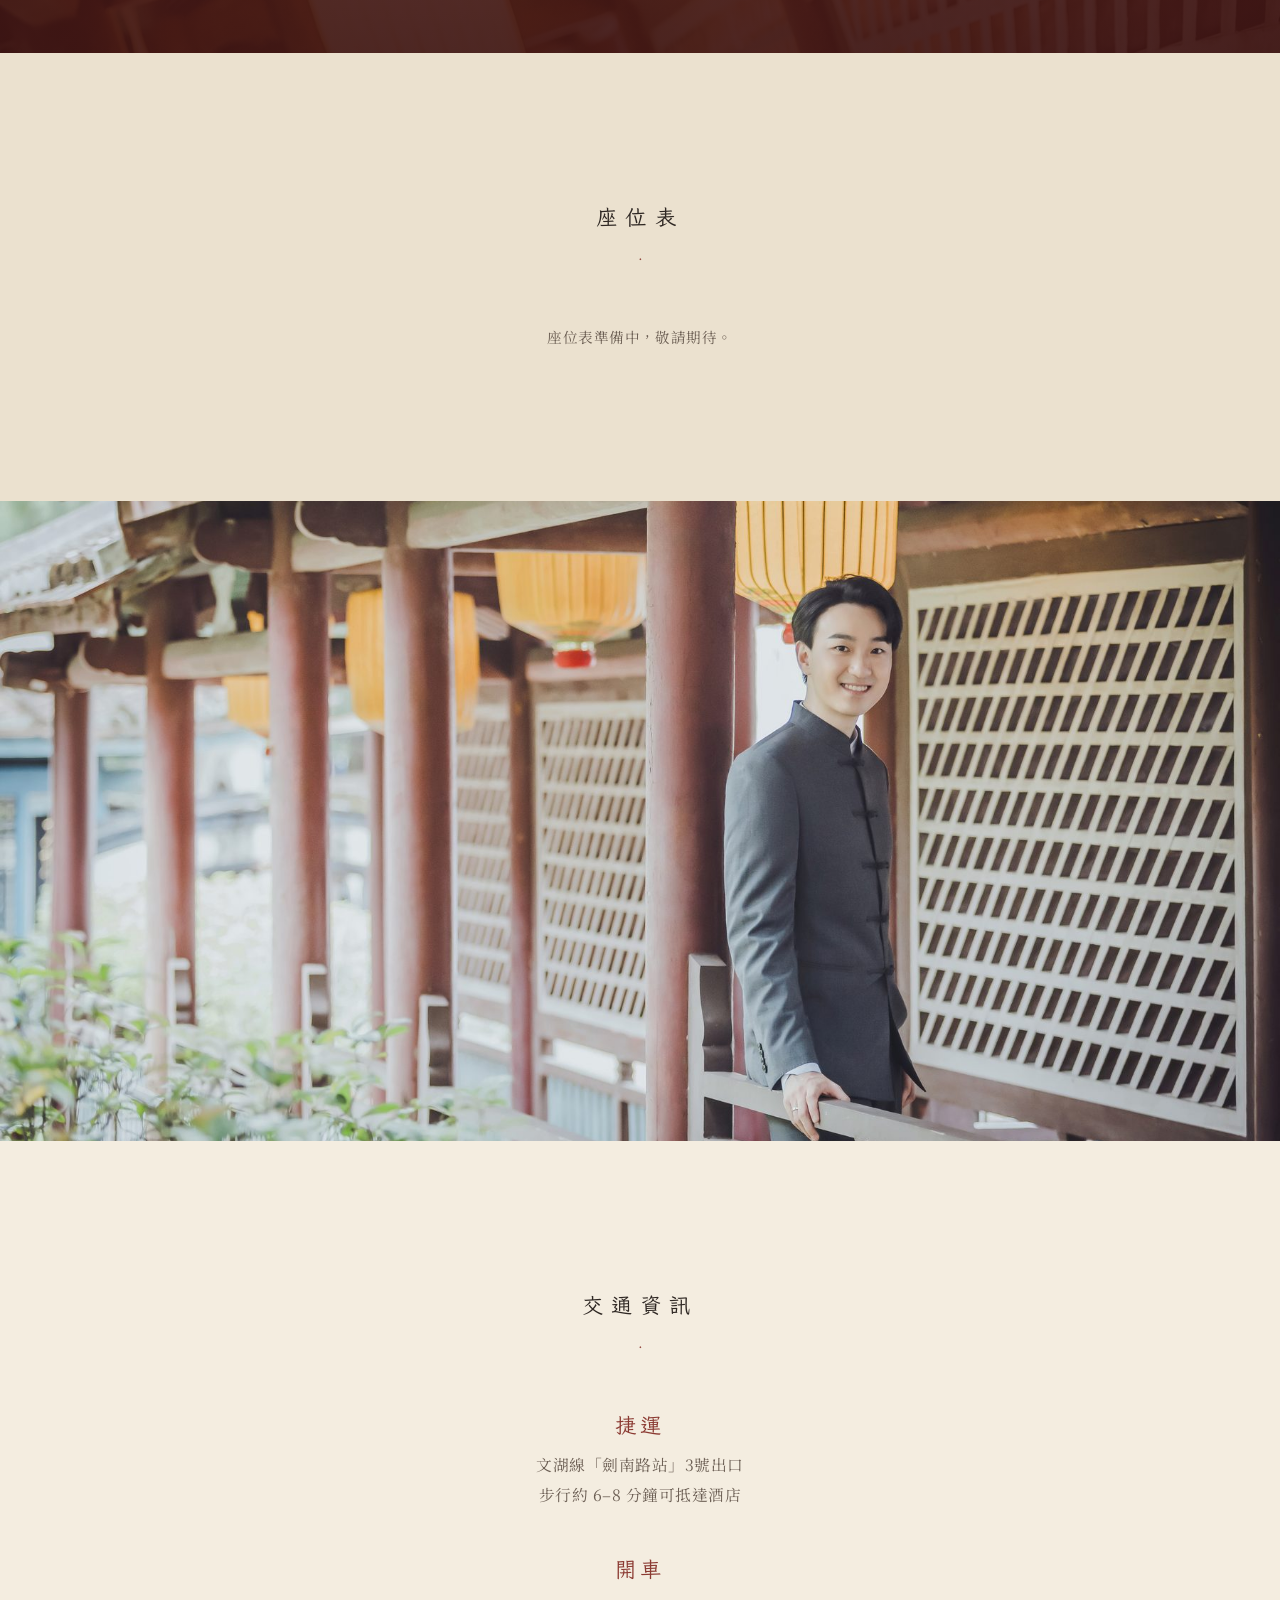
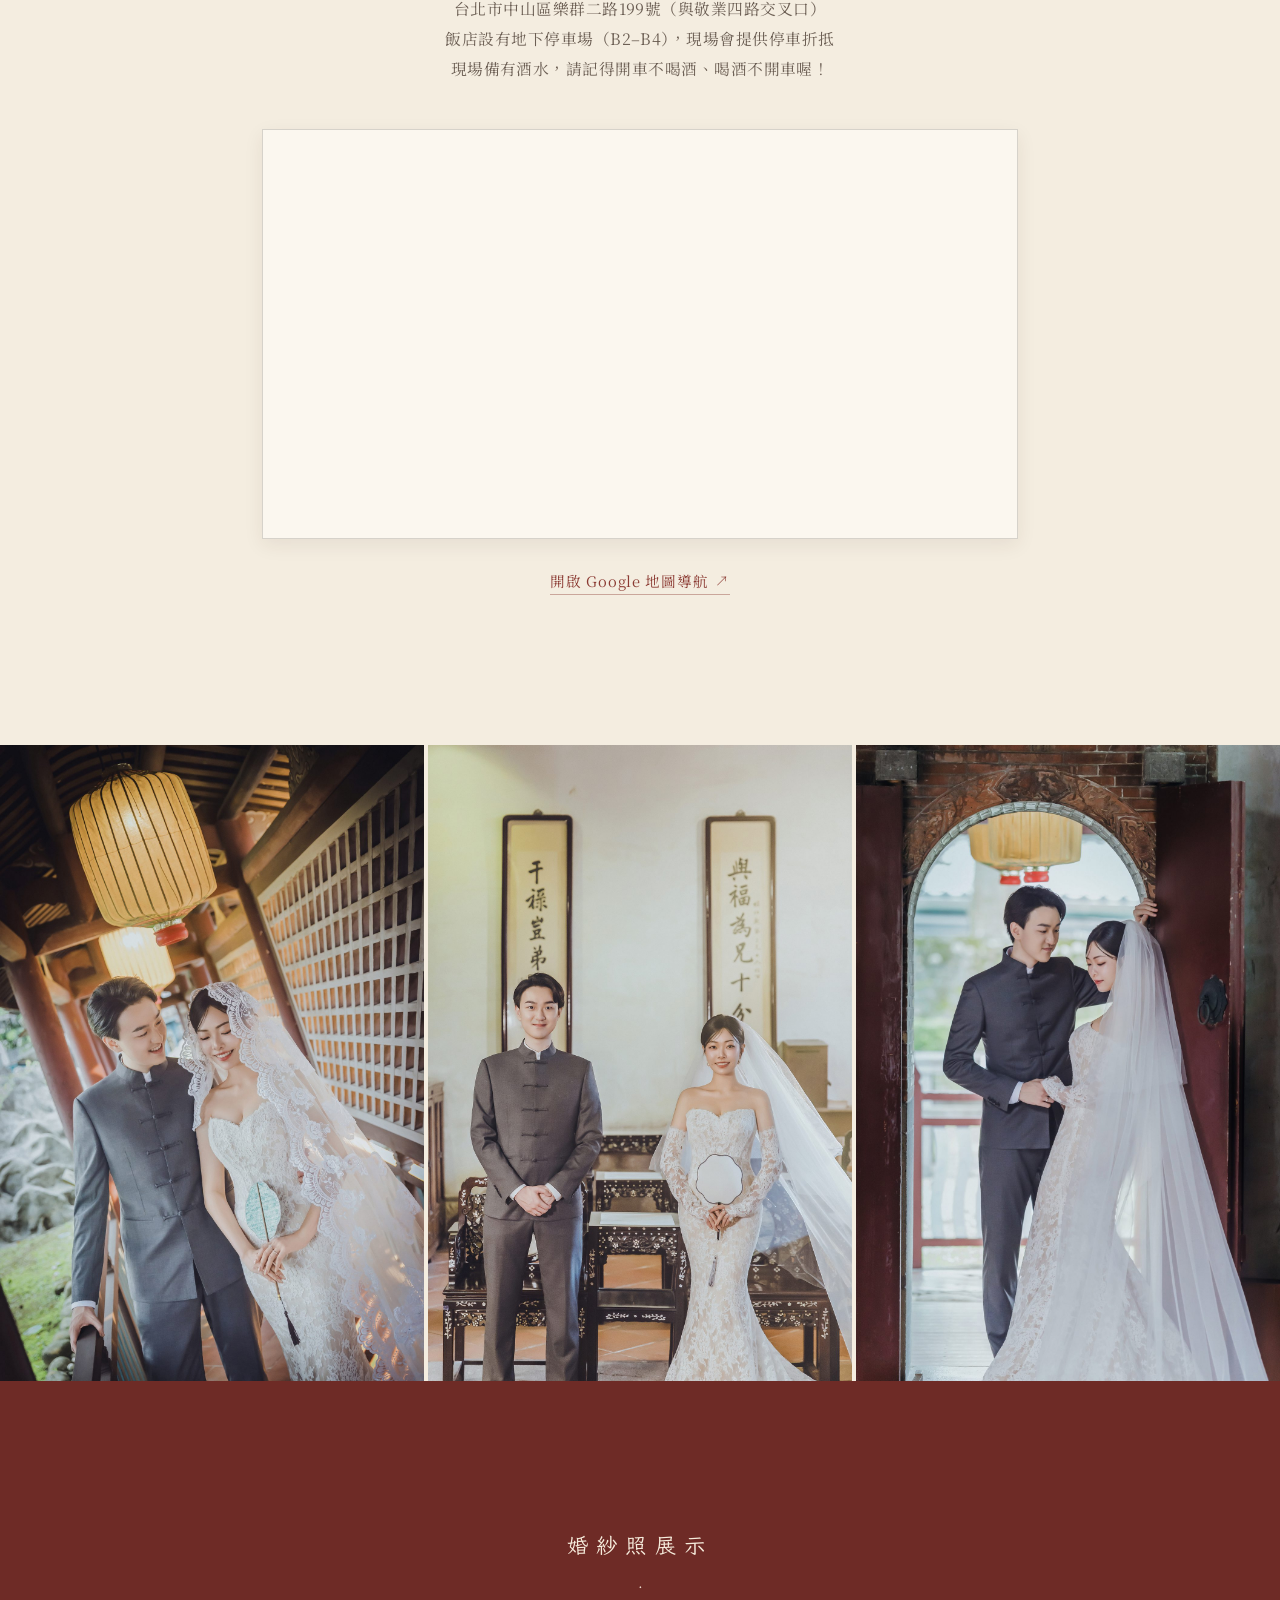
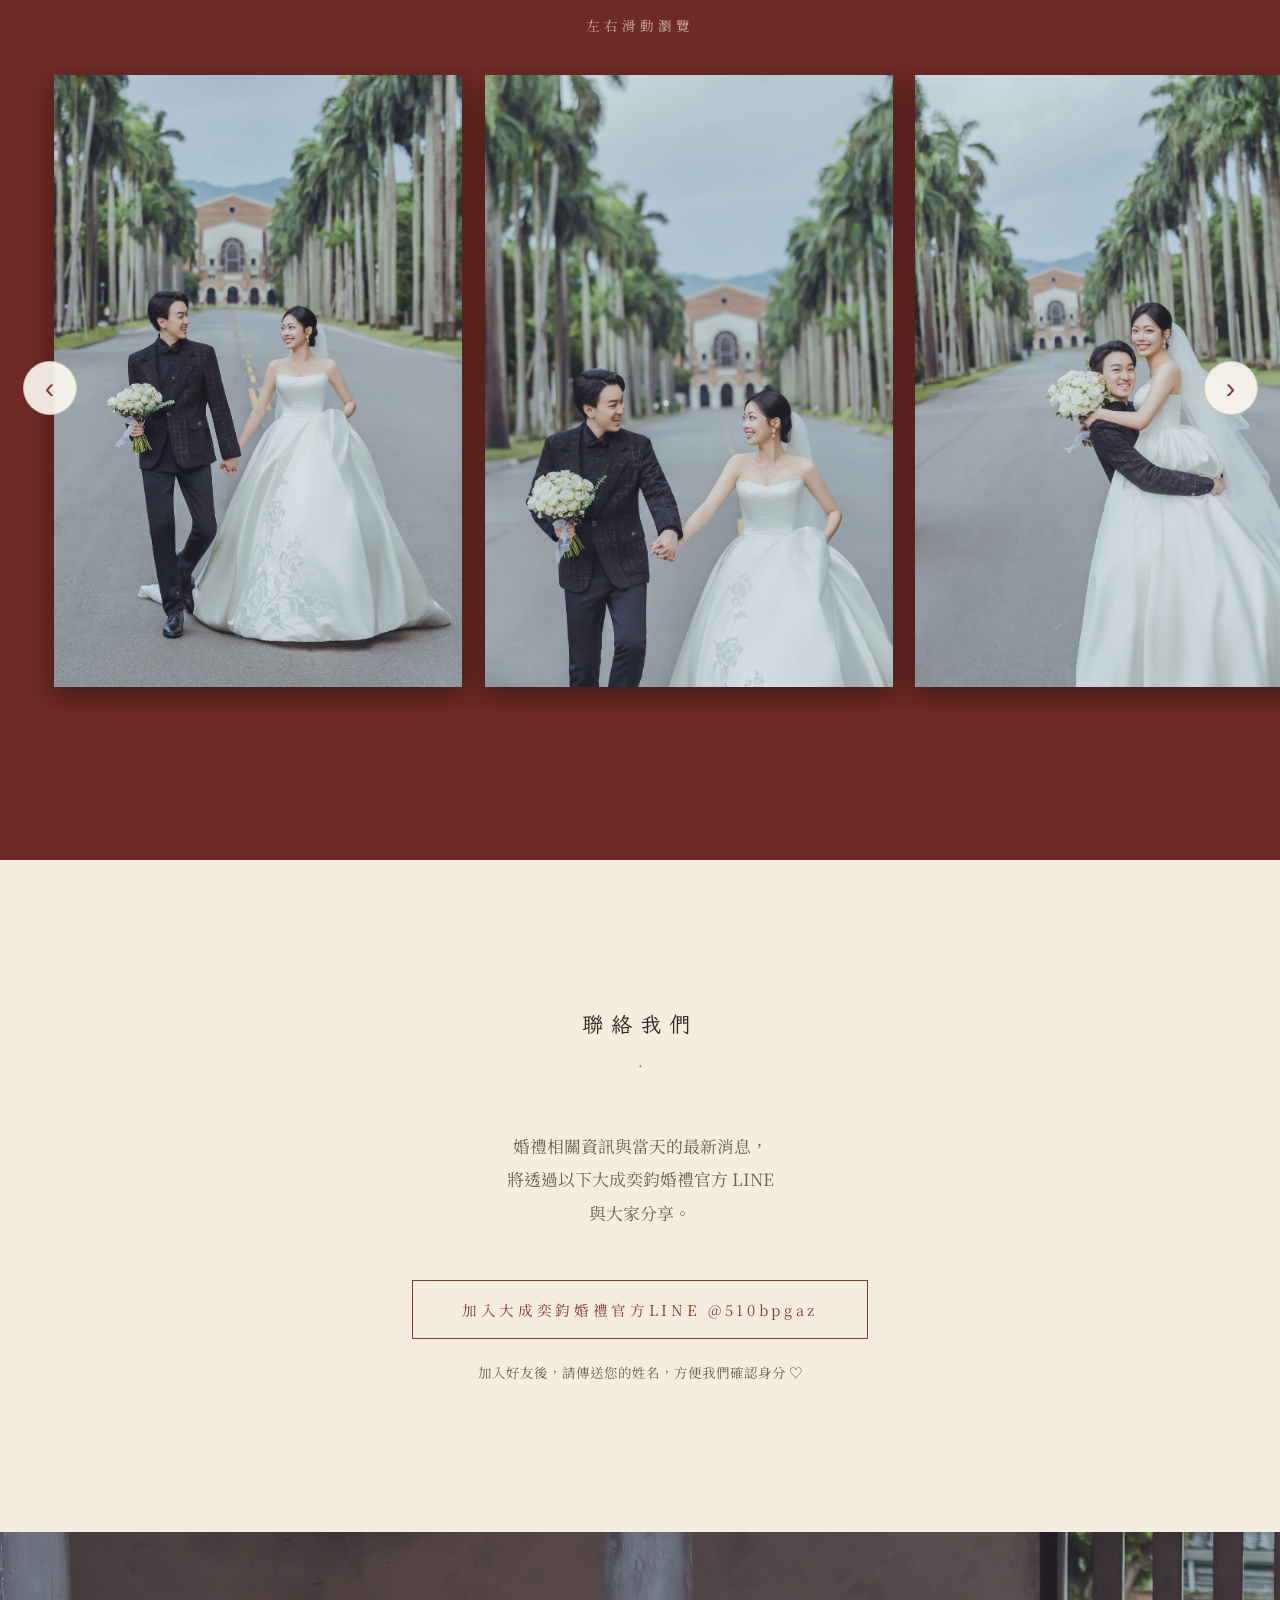
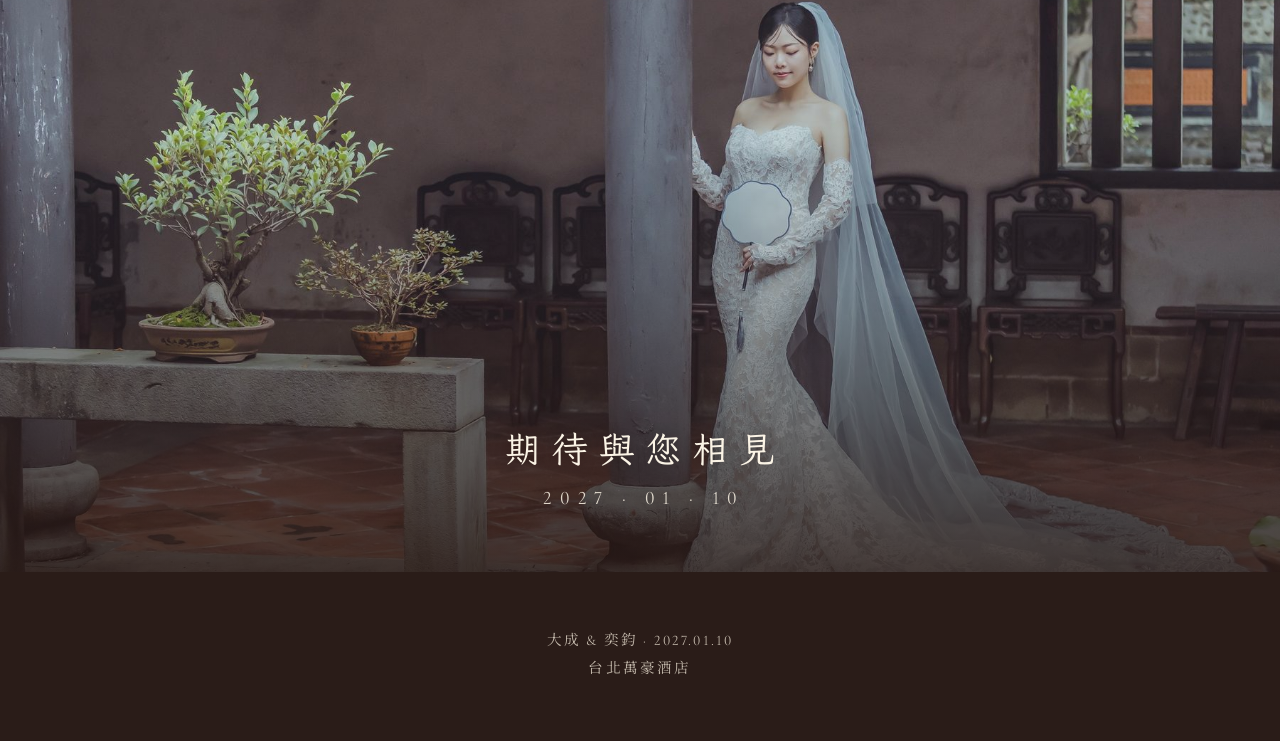
==== commit fdfa4952: "聯絡我們：LINE 說明與按鈕文字改為大成奕鈞婚禮官方 LINE Co-Authored-By: Claude Sonnet 5.5 <noreply@anthropic.com>" ====
--- a/index.html
+++ b/index.html
@@ -180,10 +180,11 @@
     <p class="section-label reveal">聯絡我們</p>
     <p class="contact-copy reveal">
       婚禮相關資訊與當天的最新消息，<br>
-      將透過婚禮官方 LINE 與大家分享。
+      將透過以下大成奕鈞婚禮官方 LINE<br>
+      與大家分享。
     </p>
     <a class="line-button reveal" href="https://line.me/R/ti/p/@510bpgaz" target="_blank" rel="noopener">
-      加入婚禮官方 LINE　@510bpgaz
+      加入大成奕鈞婚禮官方LINE @510bpgaz
     </a>
     <p class="contact-note reveal">加入好友後，請傳送您的姓名，方便我們確認身分 ♡</p>
   </section>
--- a/styles.css
+++ b/styles.css
@@ -723,3 +723,8 @@
     max-height:none;
   }
 }
+
+@media (max-width:700px){
+  .line-button{padding:1rem 1.25rem; letter-spacing:.1em; line-height:1.7;}
+}
+
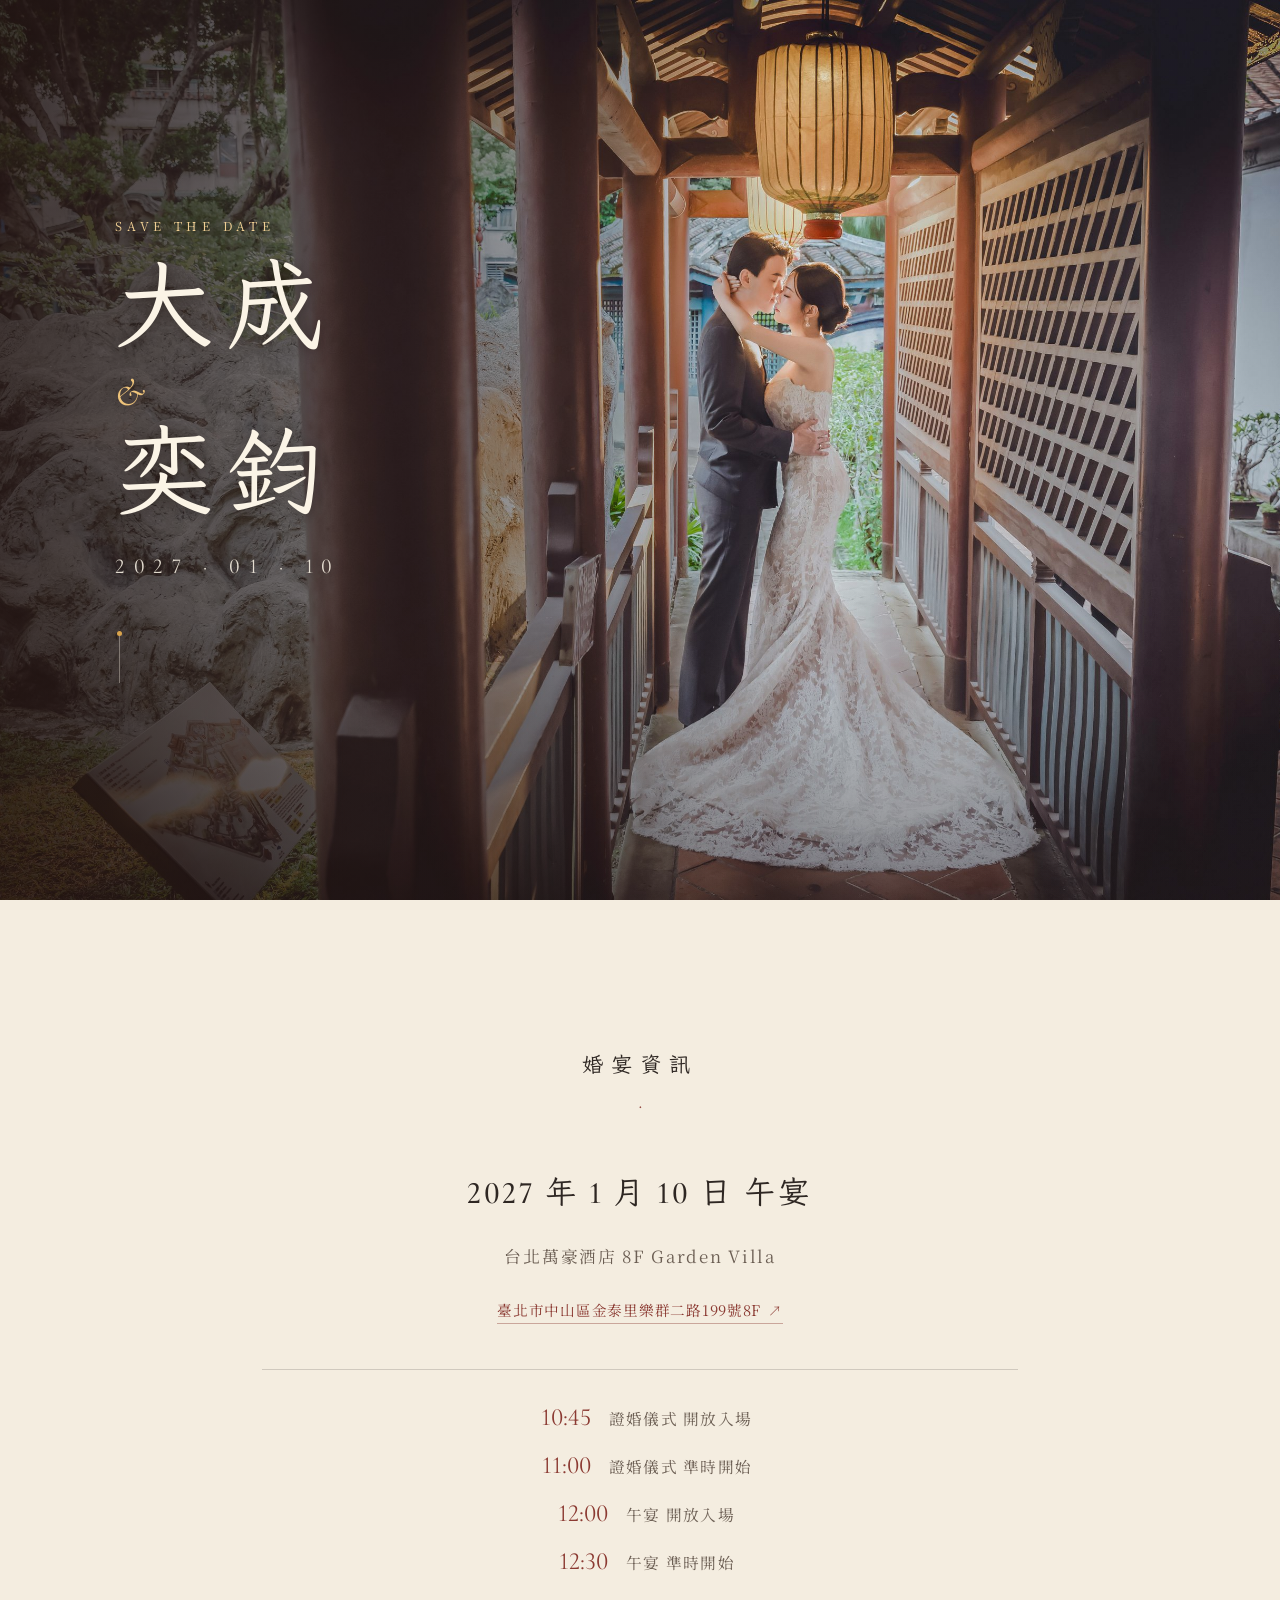
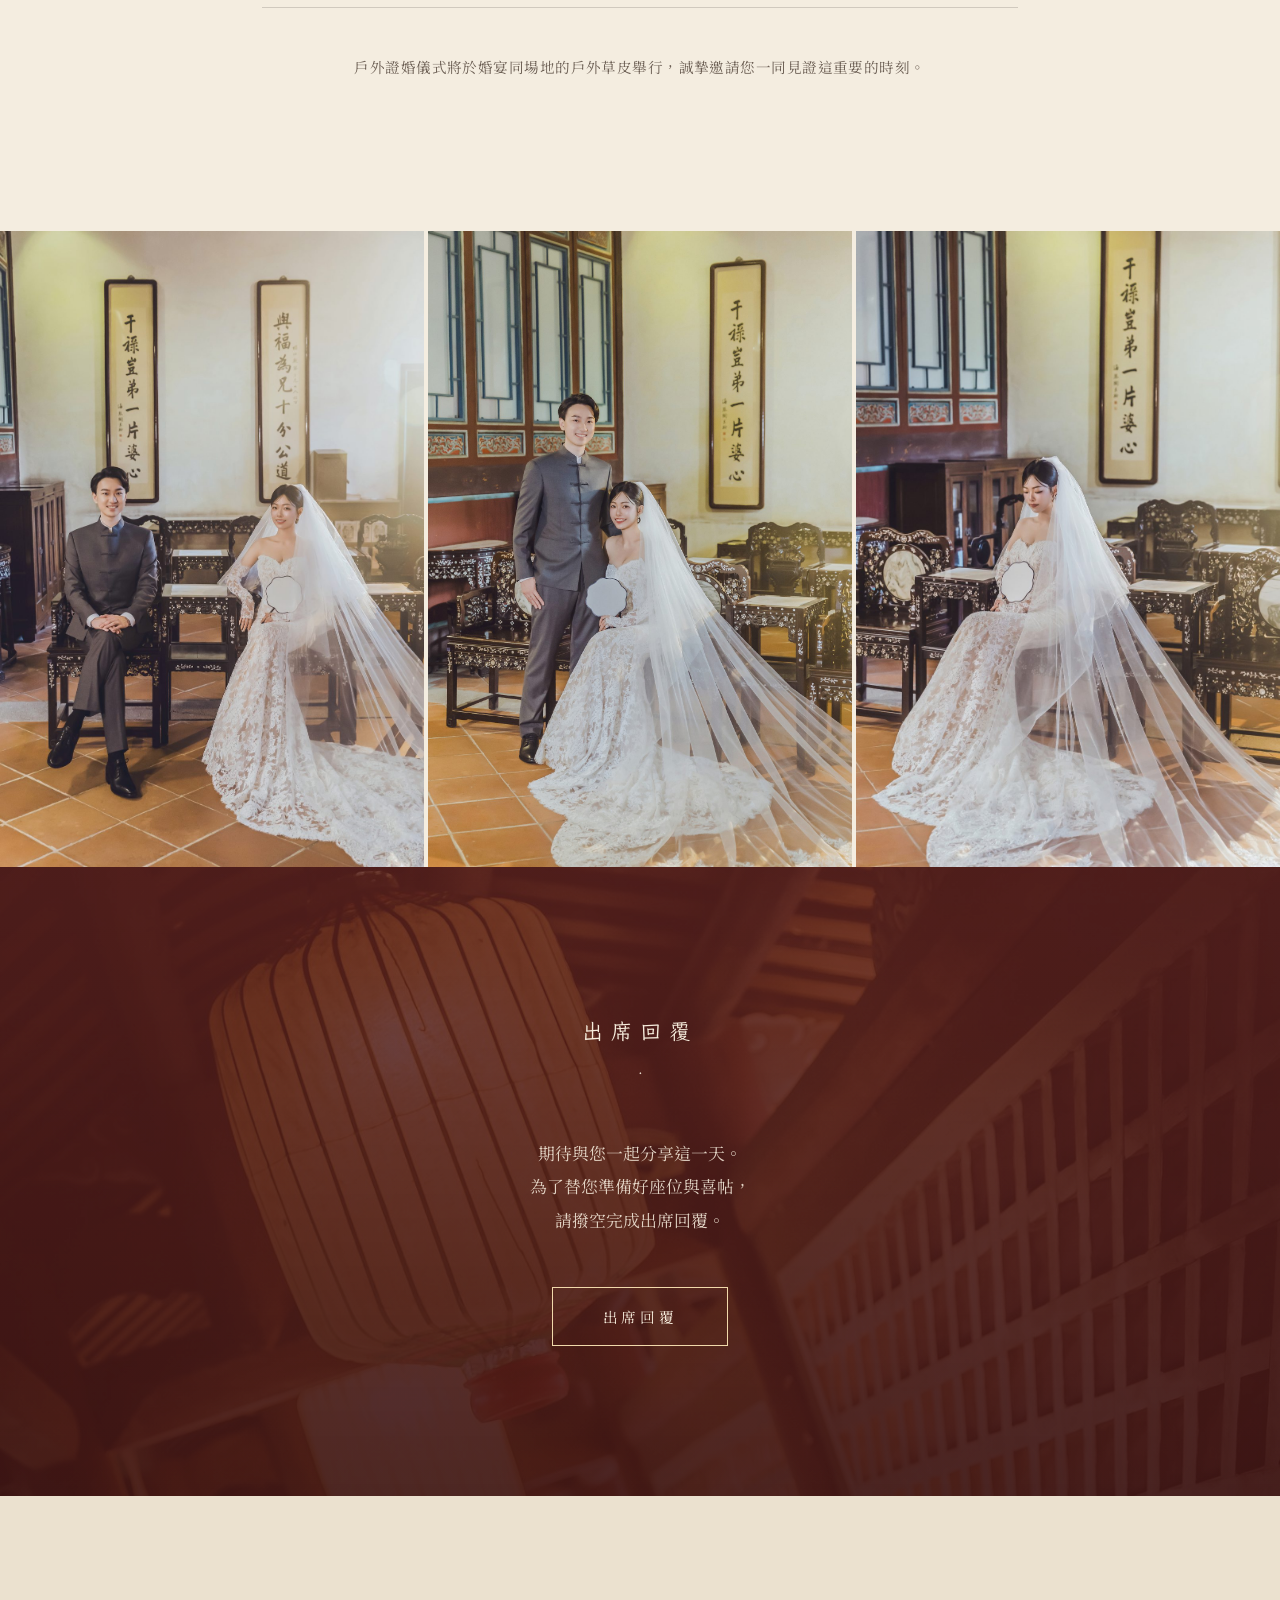
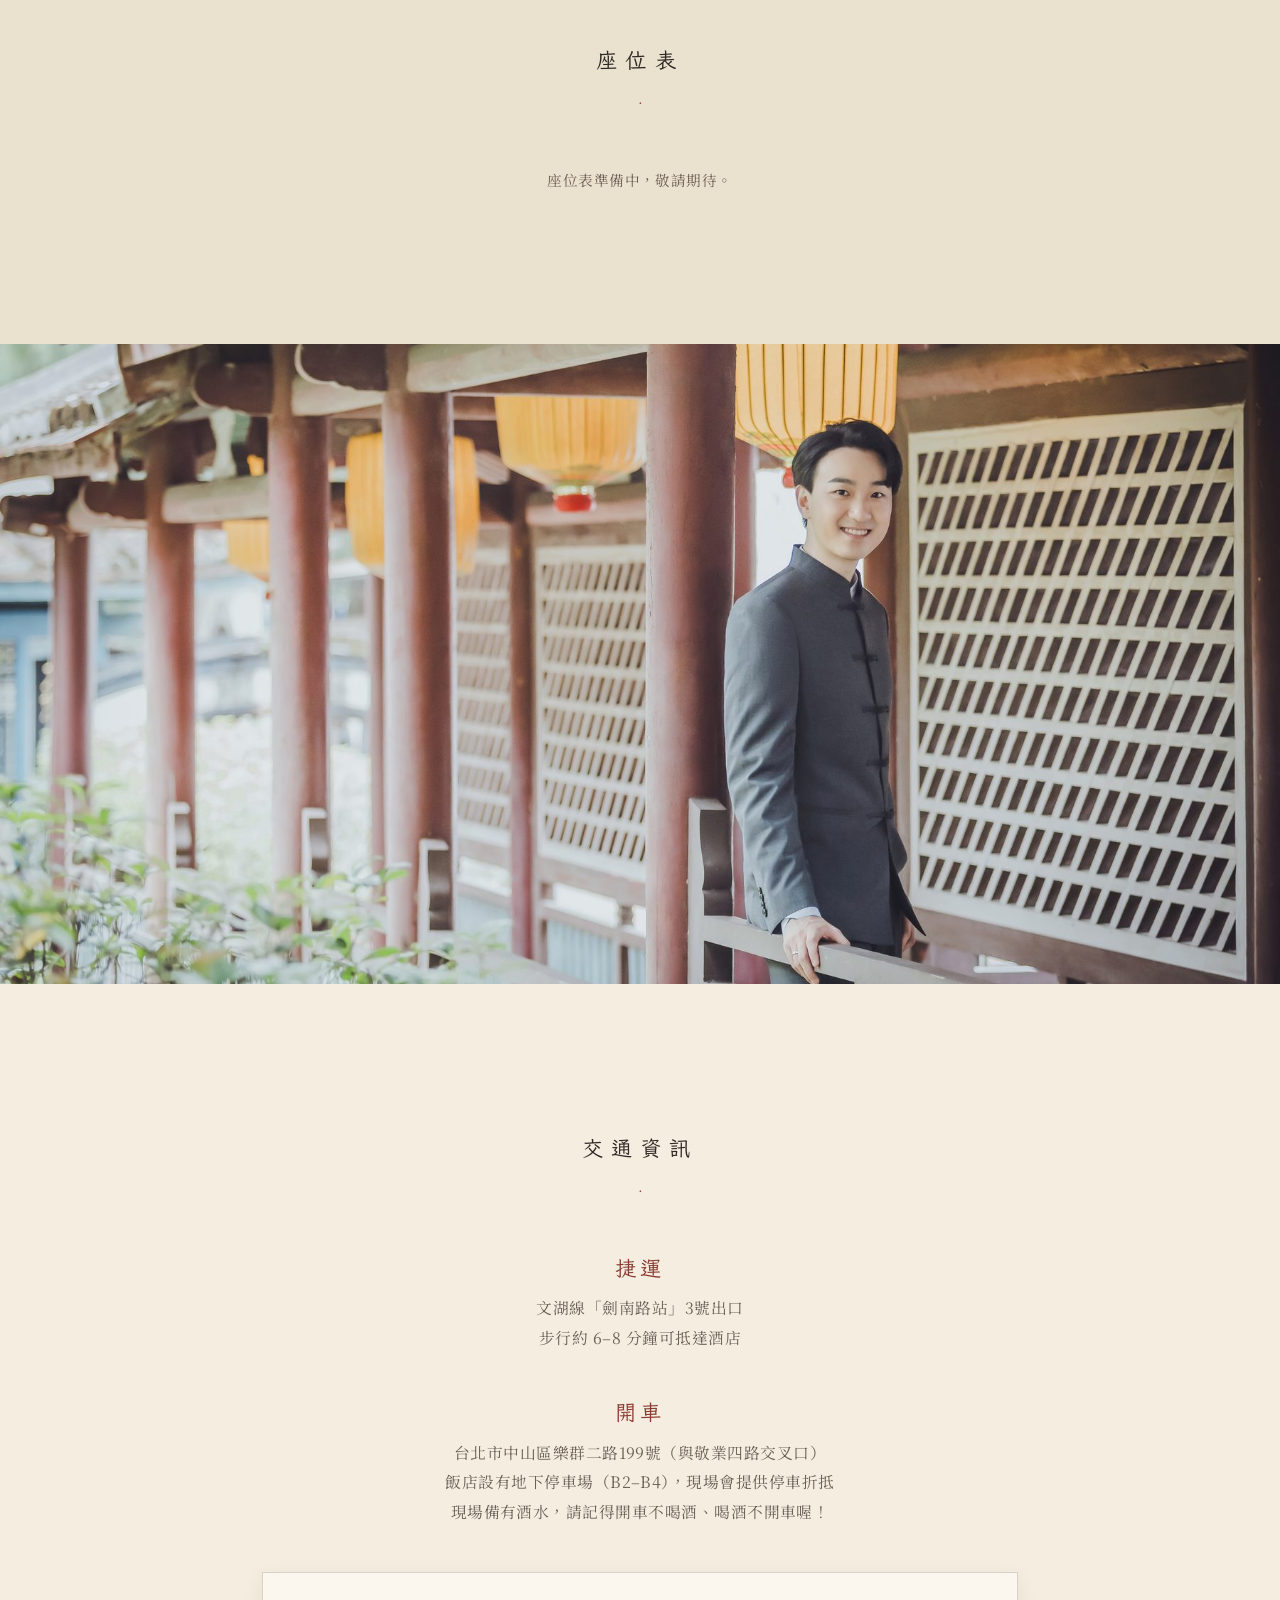
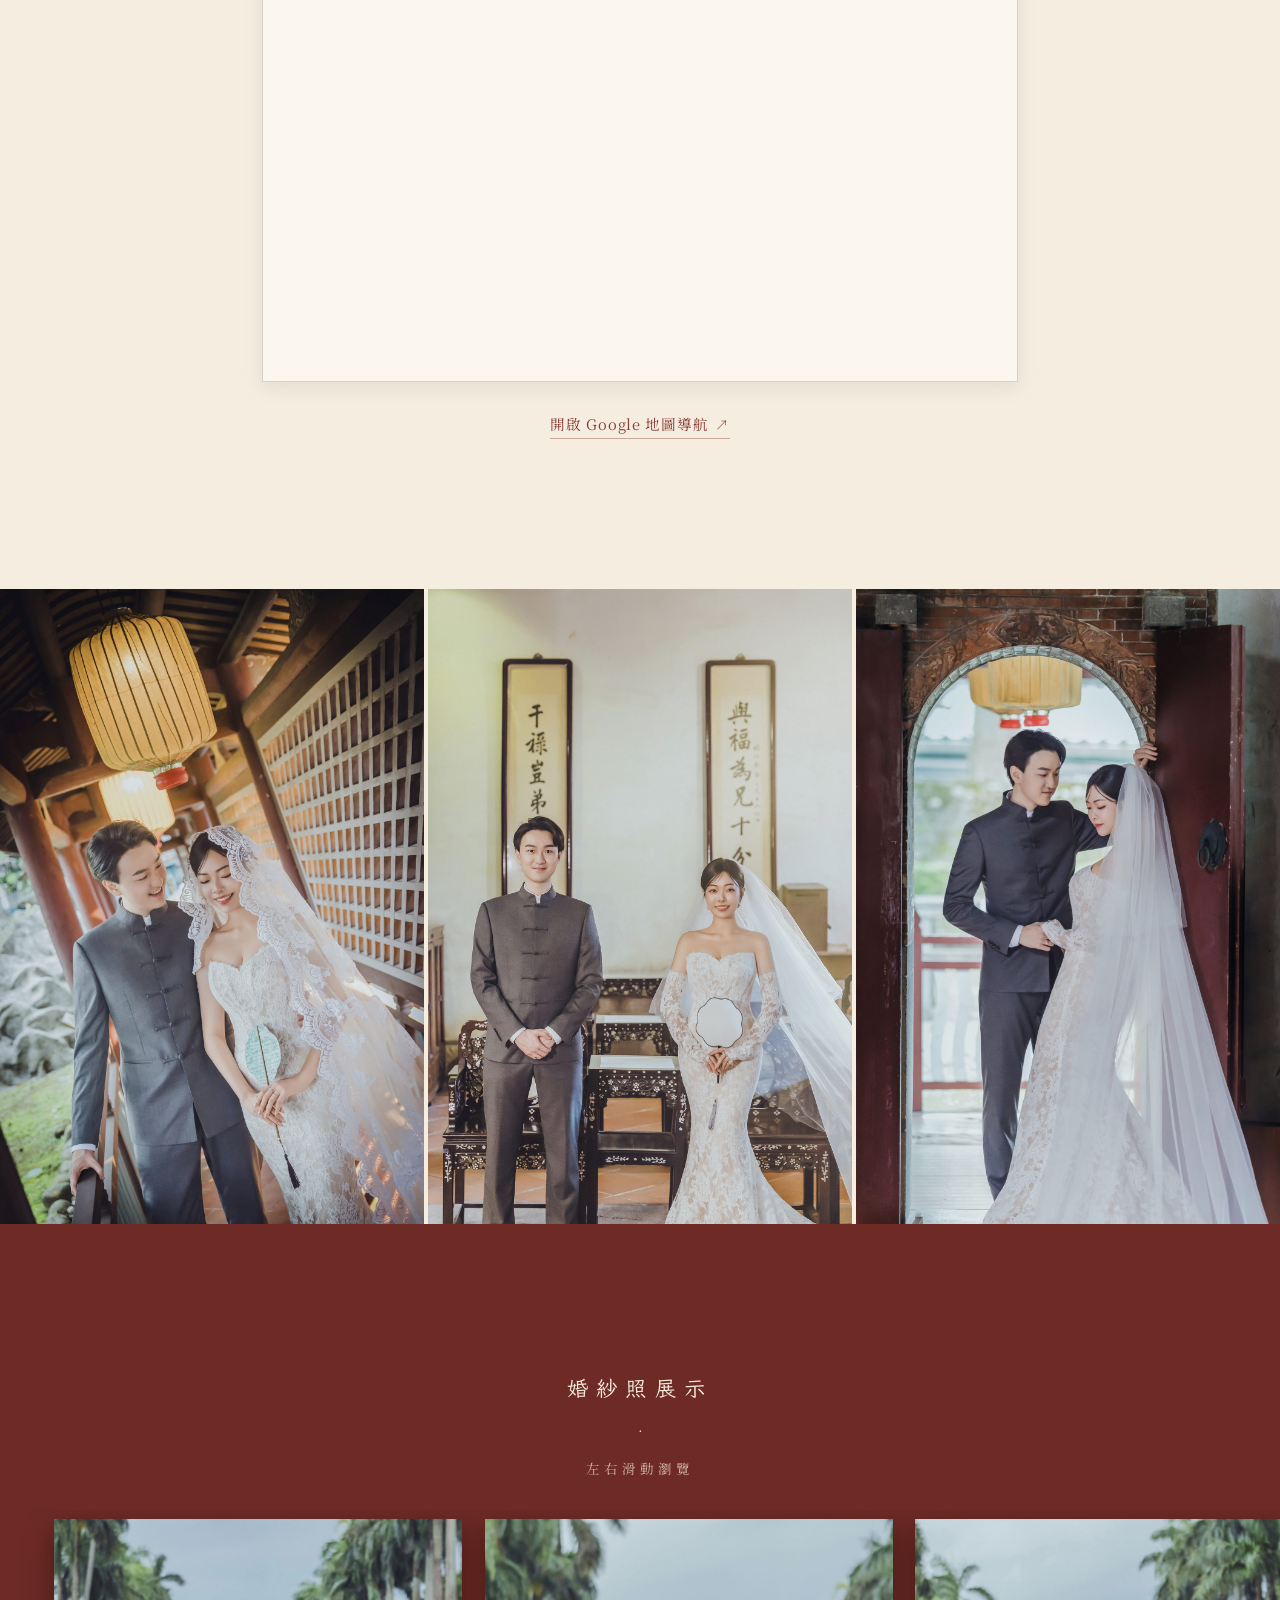
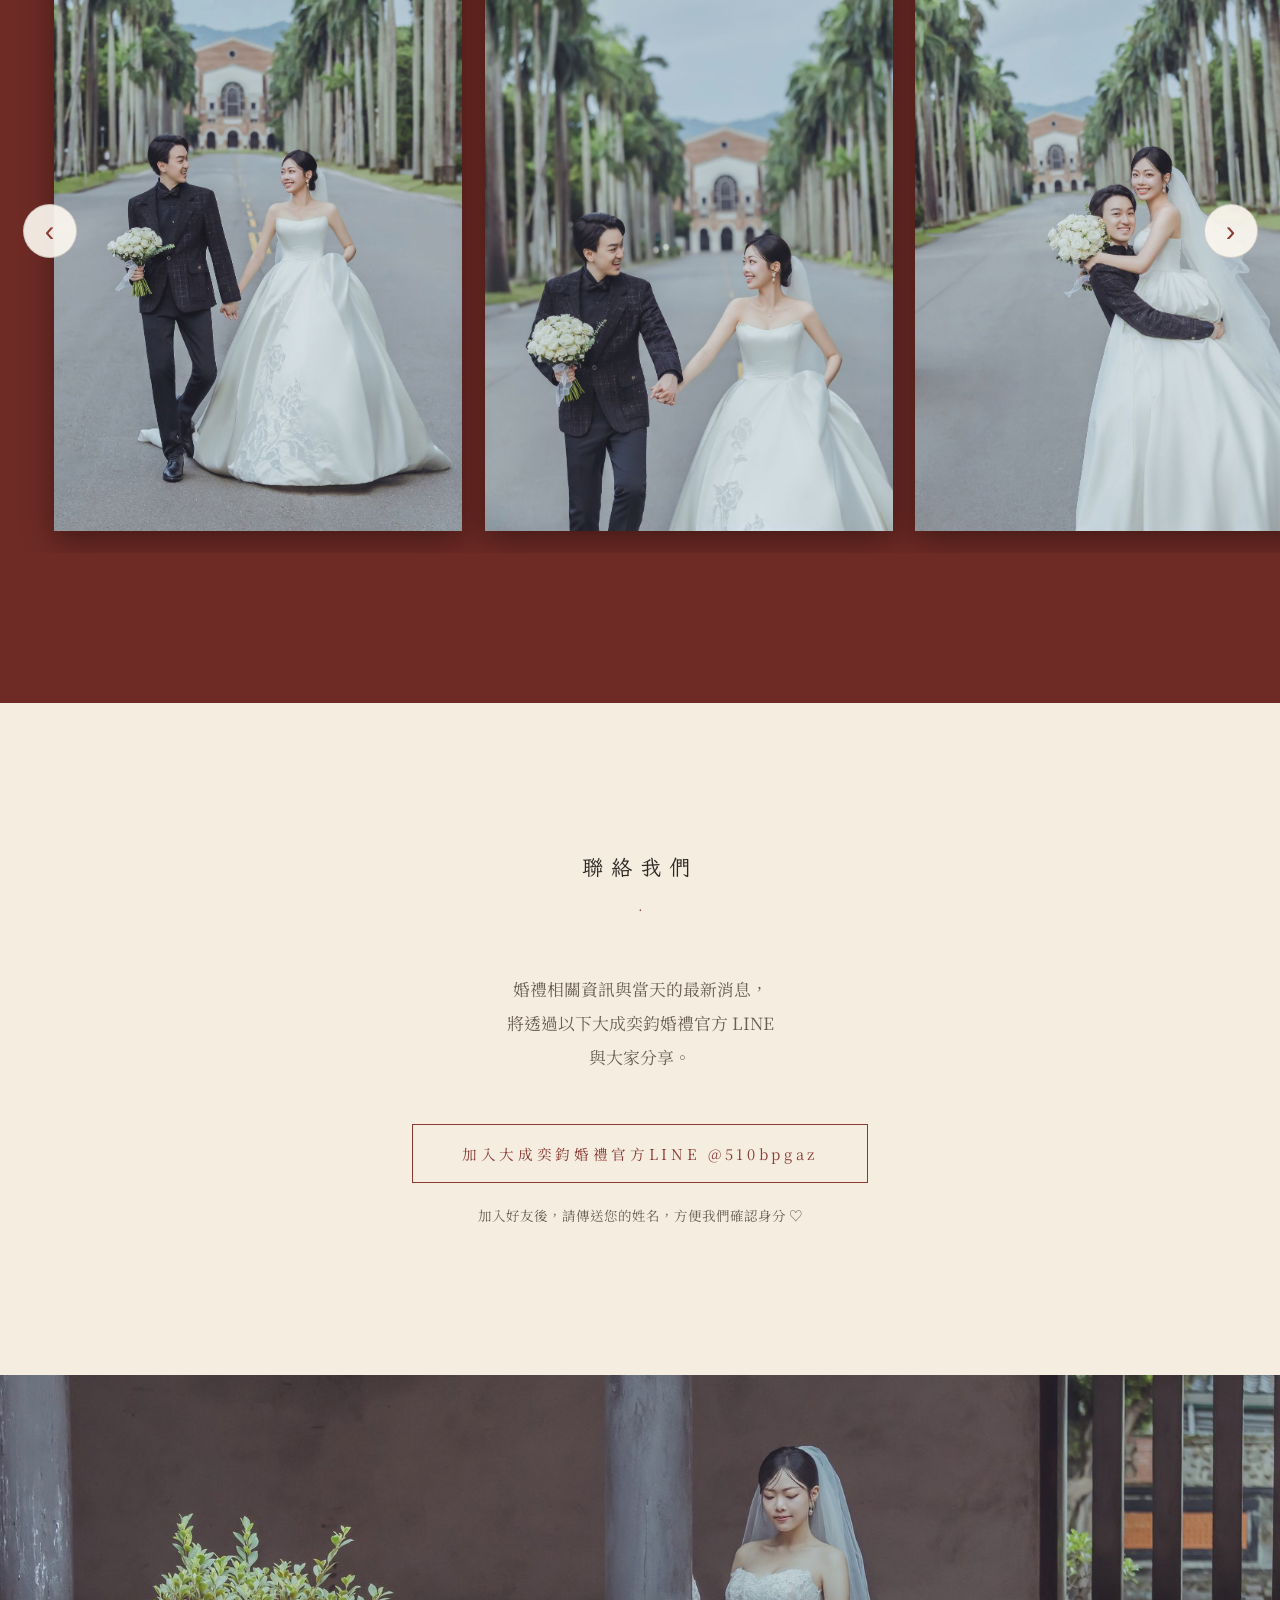
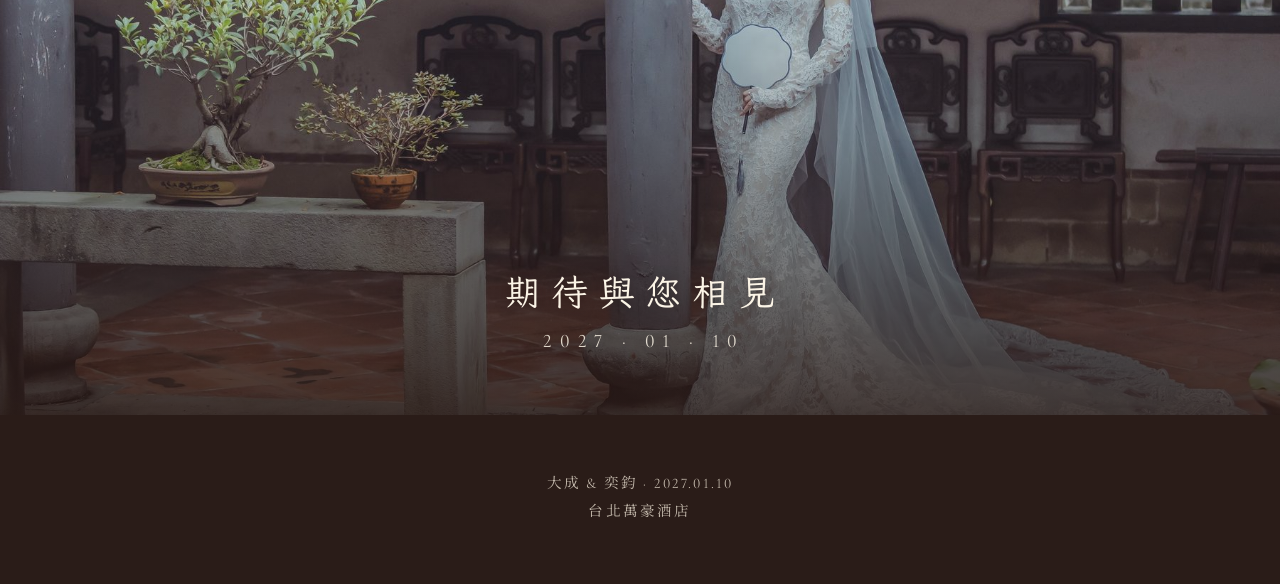
==== commit 7977ecd3: "電腦版：婚宴資訊後照片帶改三張並排，對聯前兩張從相簿移到兩側 Co-Authored-By: Claude Sonnet 5.5 <noreply@anthropic.com>" ====
--- a/index.html
+++ b/index.html
@@ -69,7 +69,12 @@
   </section>
 
   <div class="photo-band band-0 protect">
-    <img src="assets/p5.jpg" width="1400" height="2100" alt="對聯前相依而立的新郎新娘" loading="lazy">
+    <img class="band-single" src="assets/p5.jpg" width="1400" height="2100" alt="對聯前相依而立的新郎新娘" loading="lazy">
+    <div class="band-trip">
+      <img src="assets/gallery/g21.jpg" width="1067" height="1600" alt="對聯前並肩而坐" loading="lazy">
+      <img src="assets/p5.jpg" width="1400" height="2100" alt="對聯前相依而立的新郎新娘" loading="lazy">
+      <img src="assets/gallery/g22.jpg" width="1067" height="1600" alt="對聯前的新娘" loading="lazy">
+    </div>
   </div>
 
   <section class="section rsvp" id="rsvp">
@@ -155,8 +160,8 @@
       <figure class="g-item l"><img src="assets/gallery/g05.jpg" width="1600" height="1067" alt="校史館階梯上相擁" loading="lazy" draggable="false"></figure>
       <figure class="g-item p"><img src="assets/gallery/g06.jpg" width="1067" height="1600" alt="額頭相貼的特寫" loading="lazy" draggable="false"></figure>
       <figure class="g-item l"><img src="assets/gallery/g20.jpg" width="1600" height="1067" alt="與家人合影" loading="lazy" draggable="false"></figure>
-      <figure class="g-item p"><img src="assets/gallery/g21.jpg" width="1067" height="1600" alt="對聯前並肩而坐" loading="lazy" draggable="false"></figure>
-      <figure class="g-item p"><img src="assets/gallery/g22.jpg" width="1067" height="1600" alt="對聯前的新娘" loading="lazy" draggable="false"></figure>
+      <figure class="g-item p g-mobile-only"><img src="assets/gallery/g21.jpg" width="1067" height="1600" alt="對聯前並肩而坐" loading="lazy" draggable="false"></figure>
+      <figure class="g-item p g-mobile-only"><img src="assets/gallery/g22.jpg" width="1067" height="1600" alt="對聯前的新娘" loading="lazy" draggable="false"></figure>
       <figure class="g-item p"><img src="assets/gallery/g16.jpg" width="1067" height="1600" alt="拱形窗前擁抱" loading="lazy" draggable="false"></figure>
       <figure class="g-item p"><img src="assets/gallery/g14.jpg" width="1067" height="1600" alt="淺藍禮服與灰色西裝" loading="lazy" draggable="false"></figure>
       <figure class="g-item p"><img src="assets/gallery/g15.jpg" width="1067" height="1600" alt="窗邊相依" loading="lazy" draggable="false"></figure>
--- a/styles.css
+++ b/styles.css
@@ -711,17 +711,8 @@
 /* ---------- 婚宴資訊與出席回覆之間的直式照片帶 ---------- */
 .band-0 img{object-position:50% 40%;}
 @media (min-width:701px){
-  .photo-band.band-0{
-    display:flex;
-    justify-content:center;
-    background:var(--paper);
-  }
-  .photo-band.band-0 img{
-    width:auto;
-    height:min(88vh, 56rem);
-    aspect-ratio:2/3;
-    max-height:none;
-  }
+  .photo-band.band-0{background:var(--paper);}
+  .g-mobile-only{display:none;}
 }
 
 @media (max-width:700px){
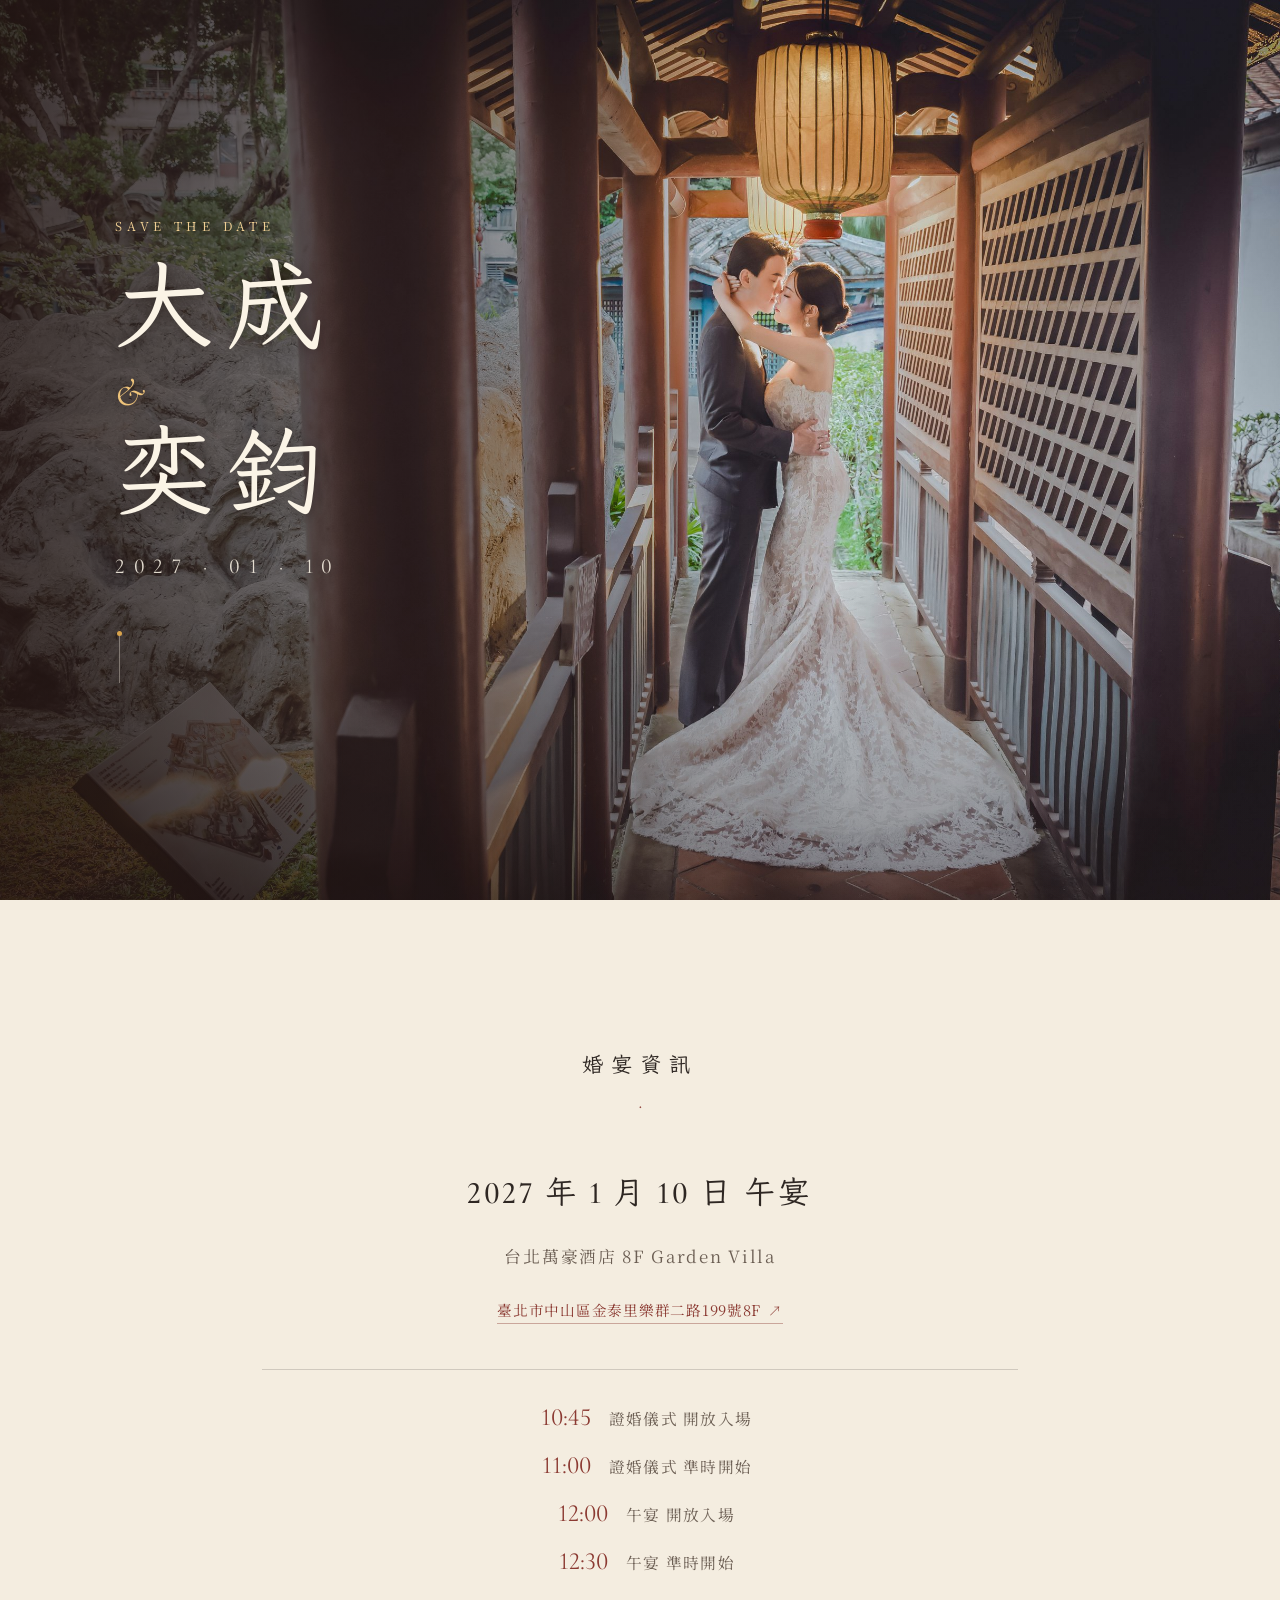
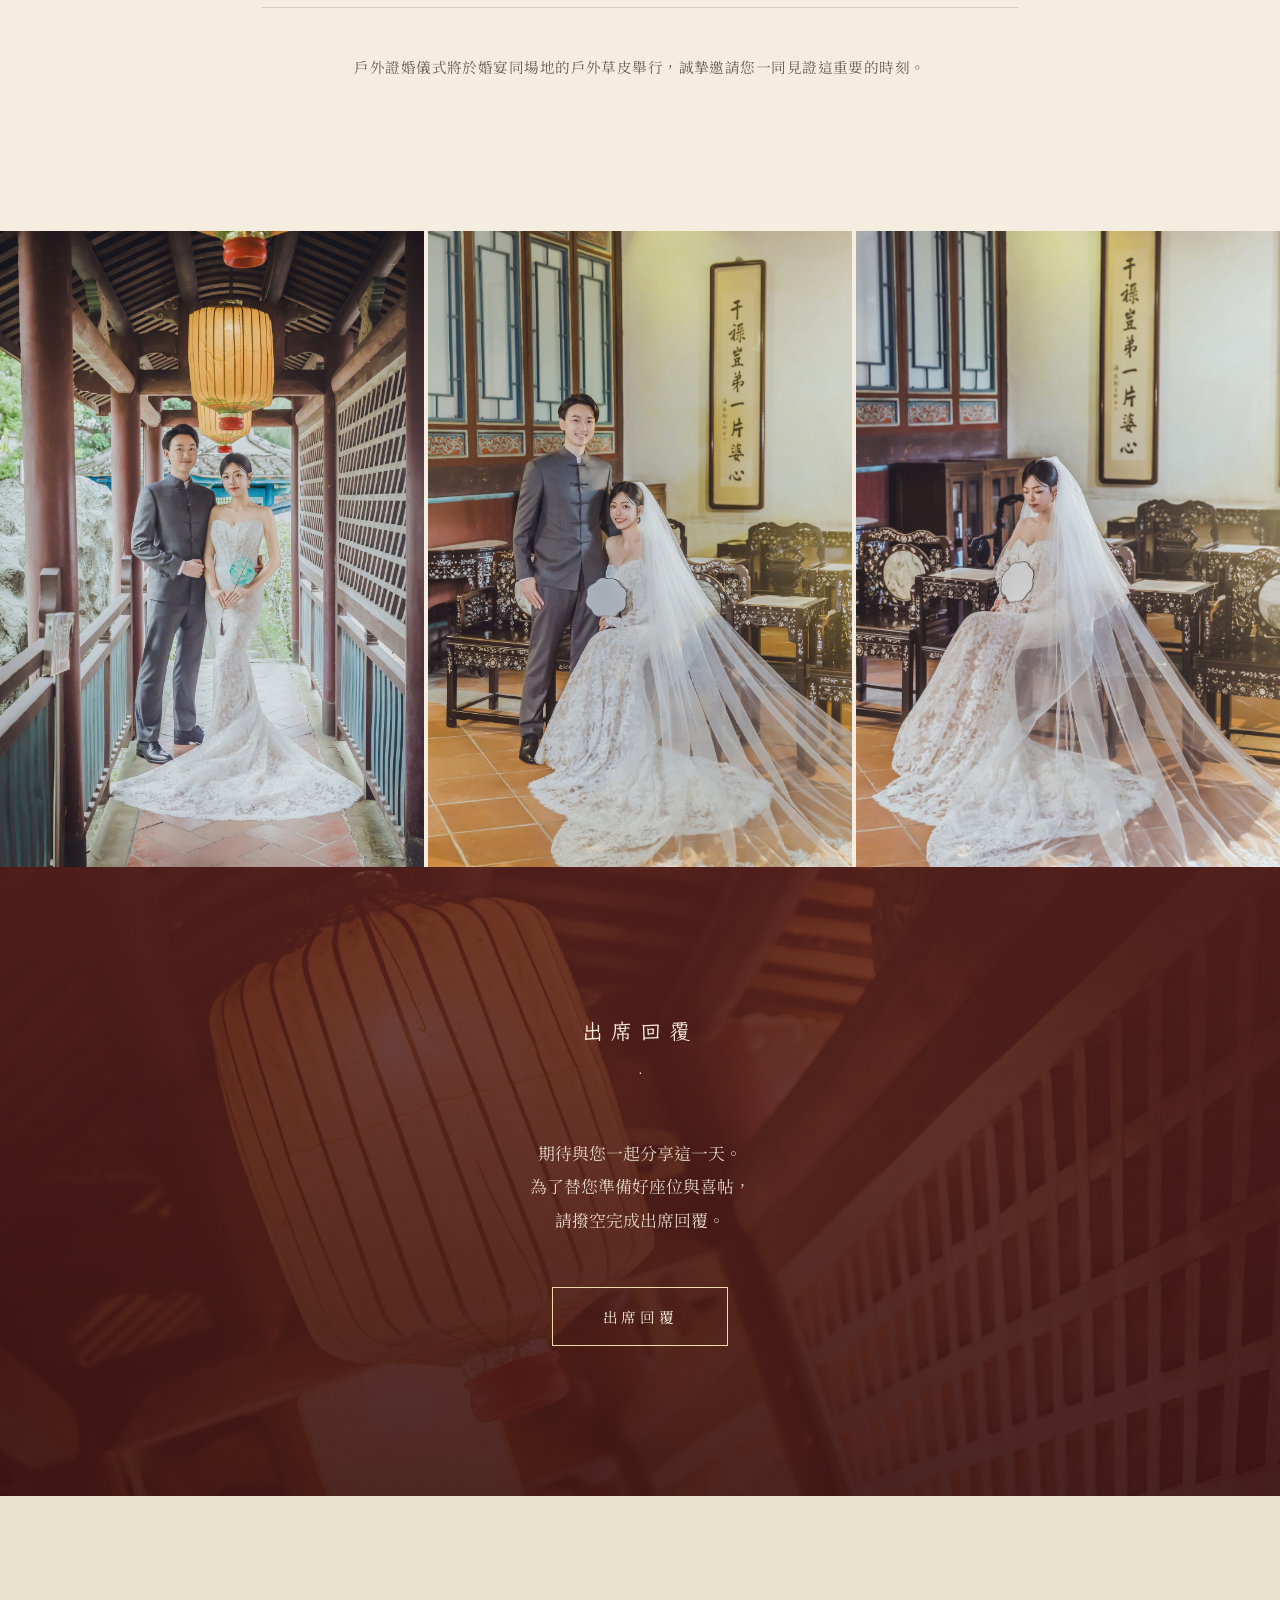
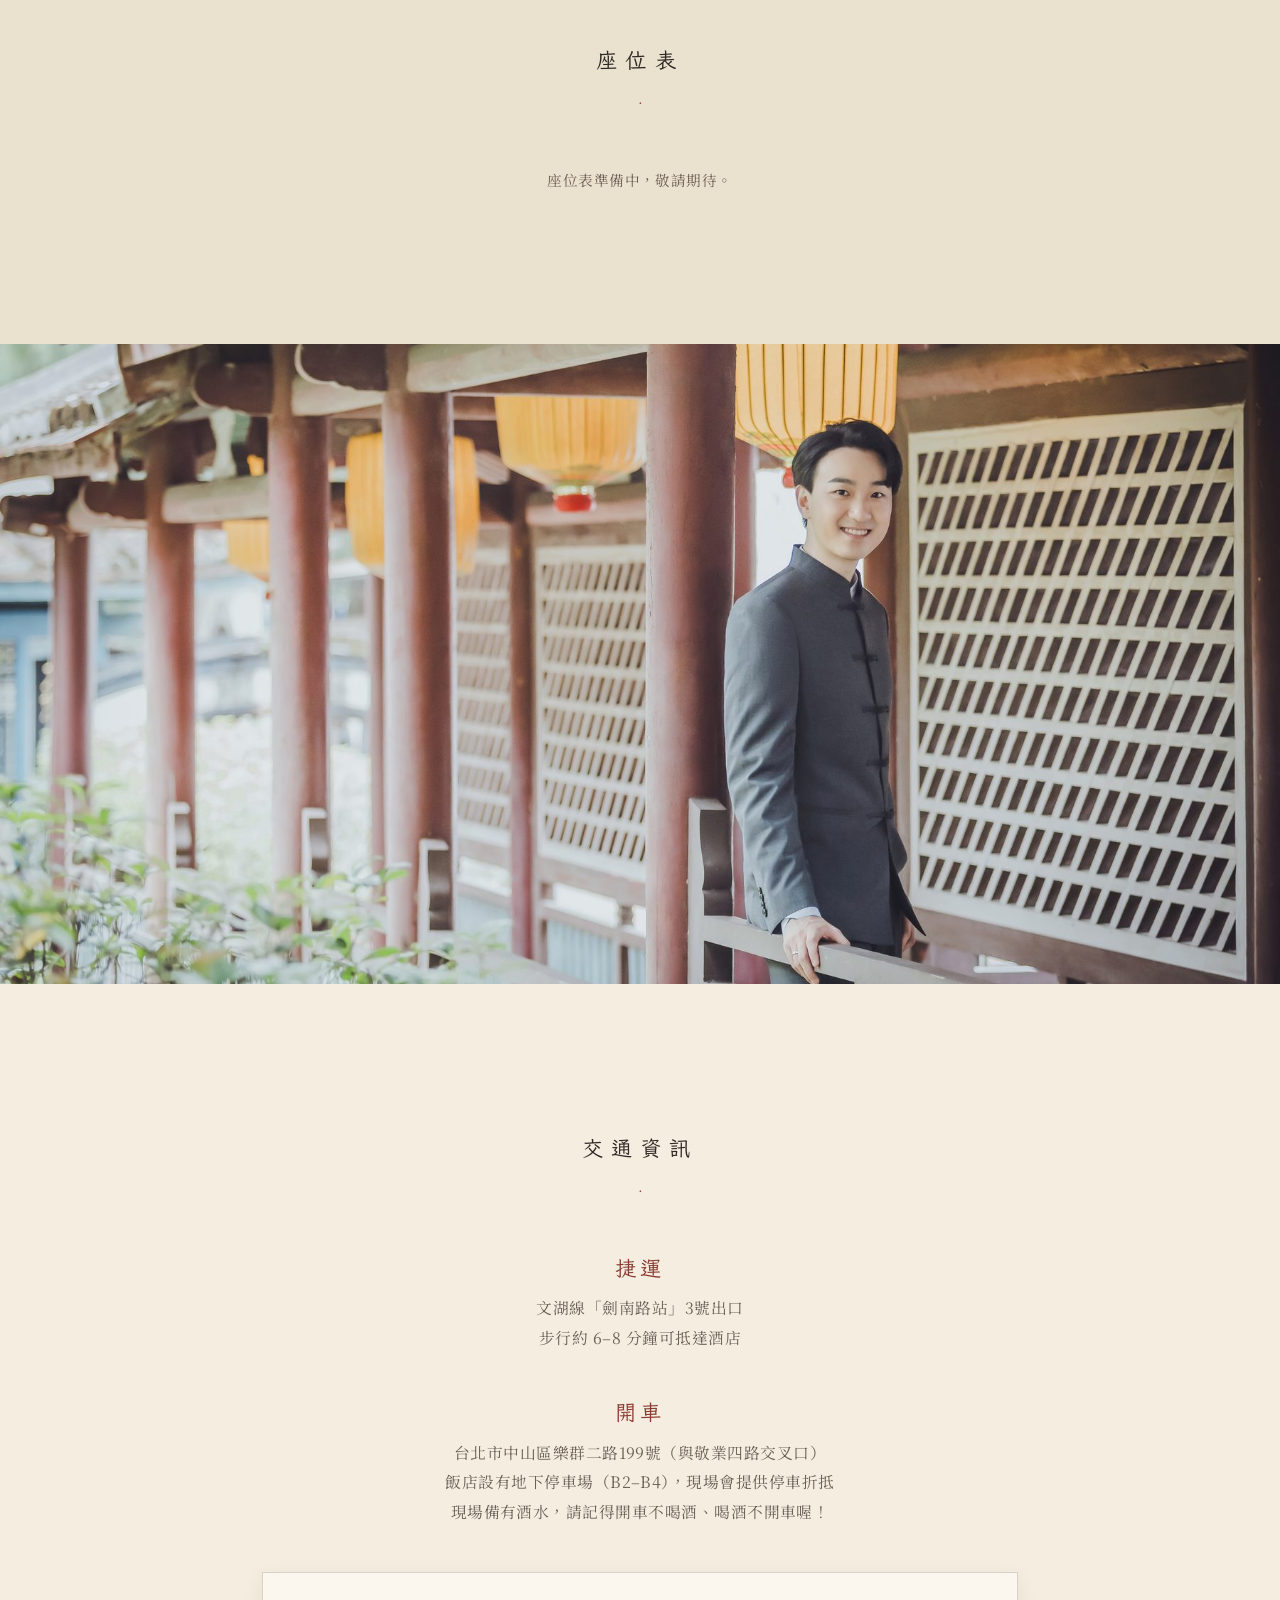
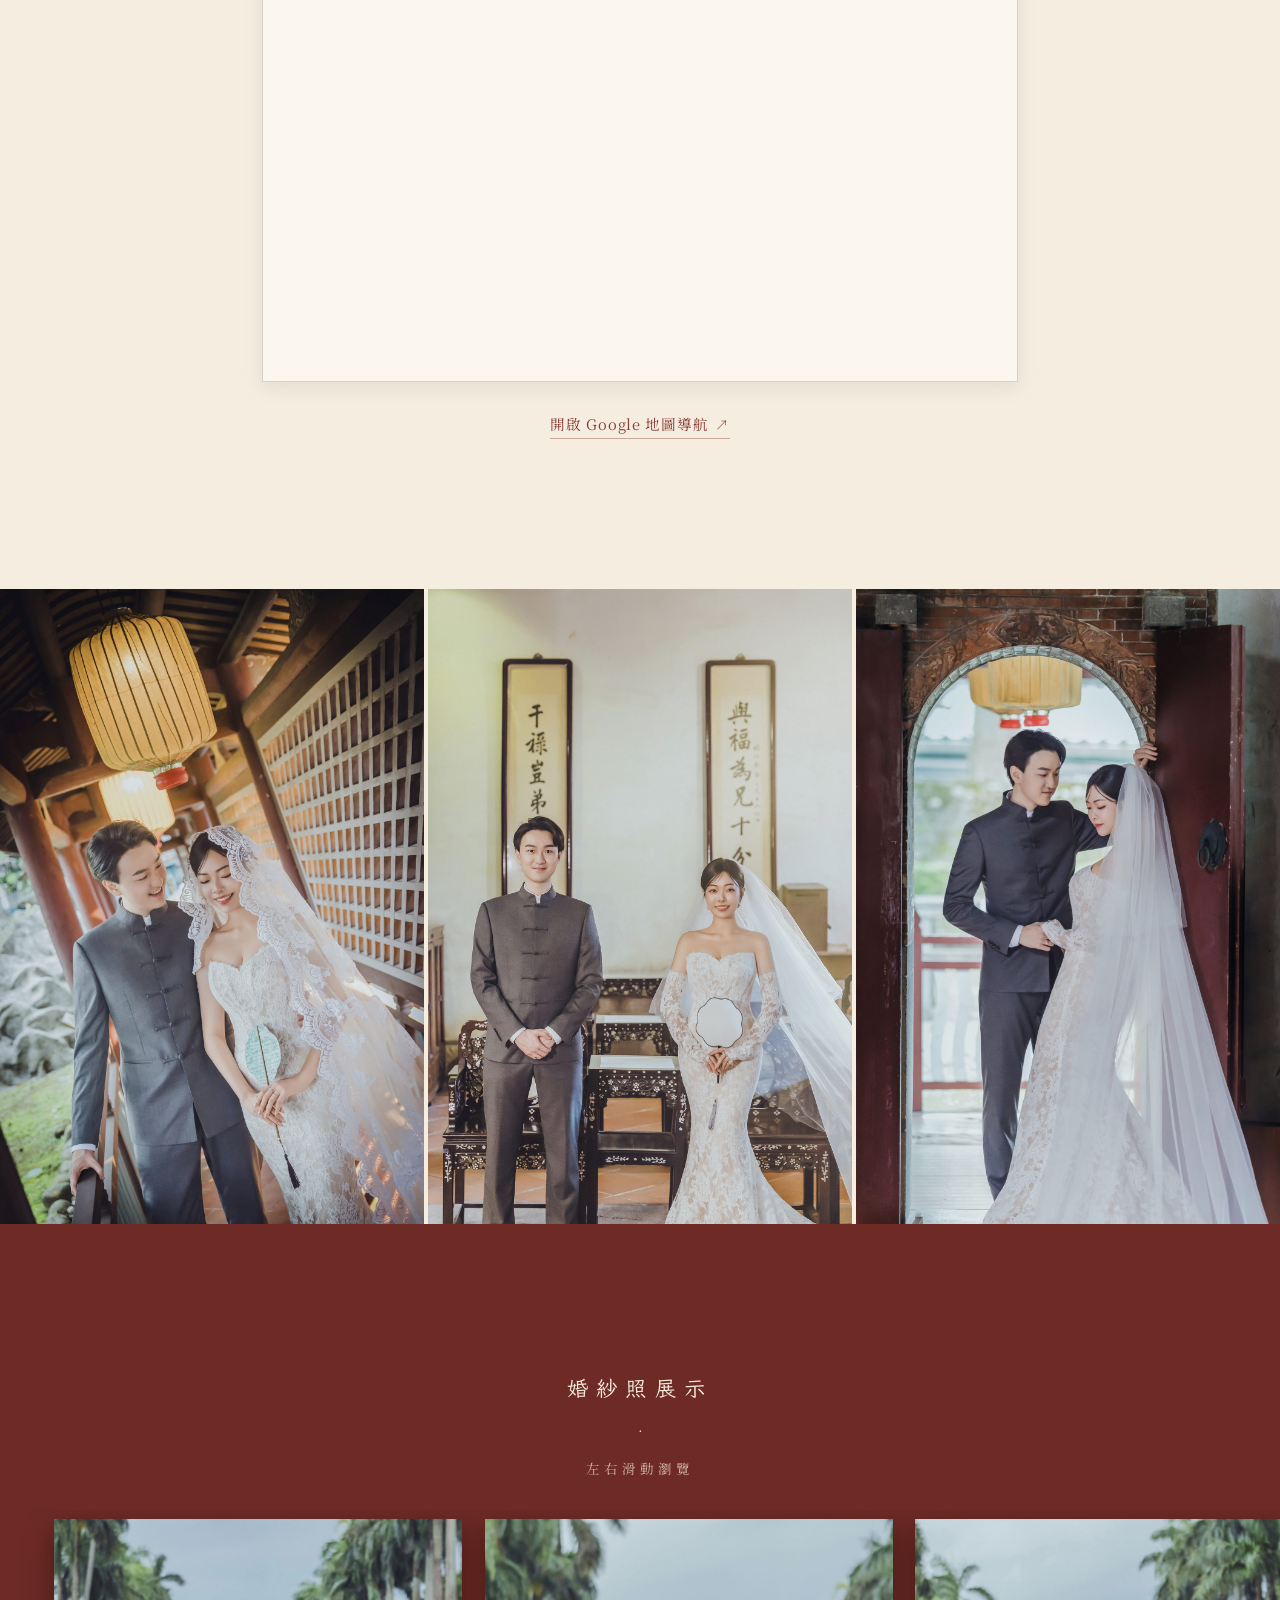
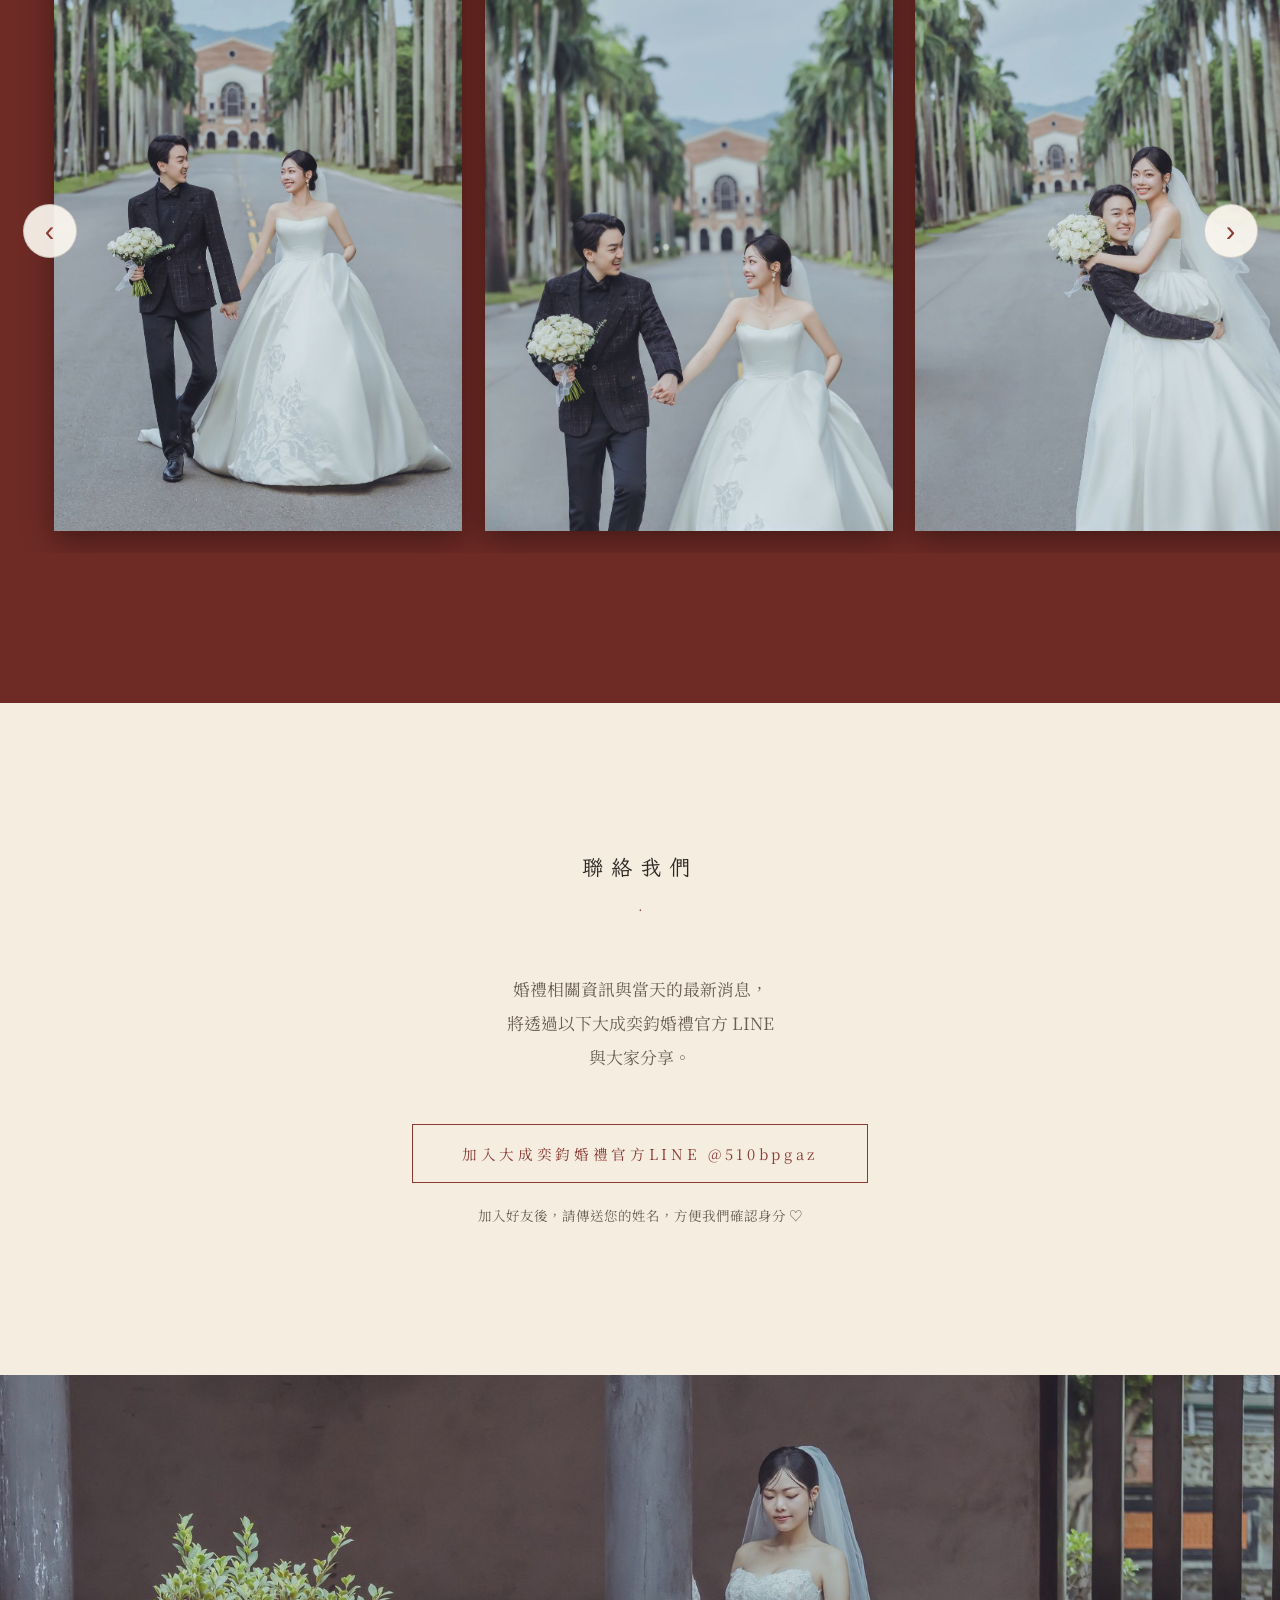
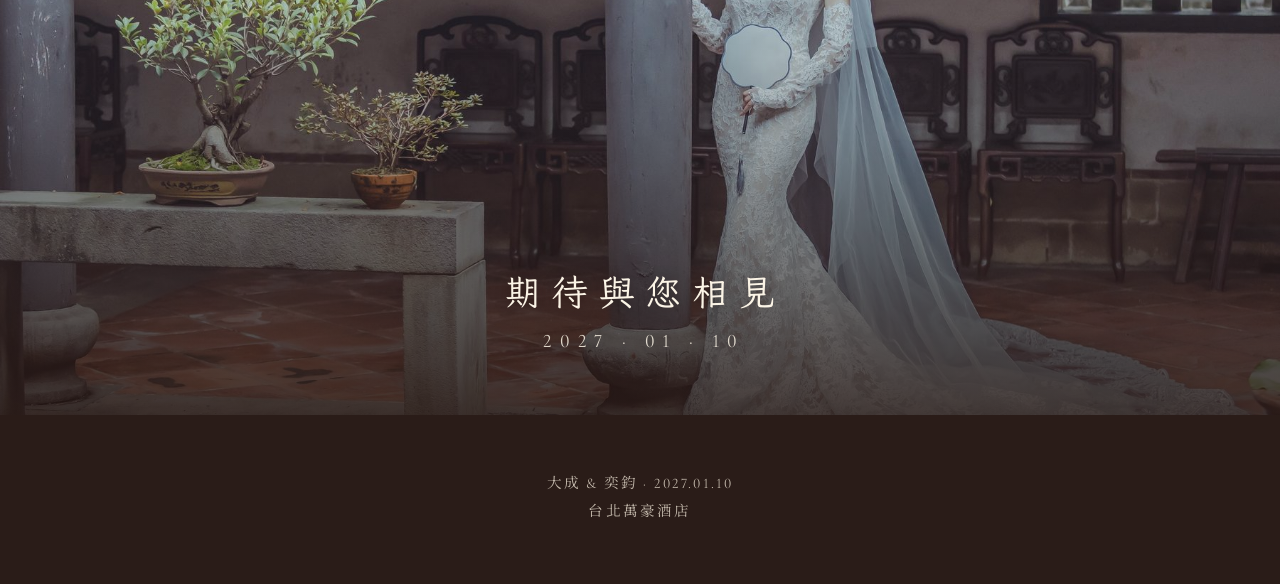
==== commit 1931452a: "電腦版三聯照最左邊換成 5Z6A9364 Co-Authored-By: Claude Sonnet 5.5 <noreply@anthropic.com>" ====
--- a/index.html
+++ b/index.html
@@ -71,7 +71,7 @@
   <div class="photo-band band-0 protect">
     <img class="band-single" src="assets/p5.jpg" width="1400" height="2100" alt="對聯前相依而立的新郎新娘" loading="lazy">
     <div class="band-trip">
-      <img src="assets/gallery/g21.jpg" width="1067" height="1600" alt="對聯前並肩而坐" loading="lazy">
+      <img src="assets/p2.jpg" width="1400" height="2100" alt="燈籠長廊中並肩而立" loading="lazy">
       <img src="assets/p5.jpg" width="1400" height="2100" alt="對聯前相依而立的新郎新娘" loading="lazy">
       <img src="assets/gallery/g22.jpg" width="1067" height="1600" alt="對聯前的新娘" loading="lazy">
     </div>
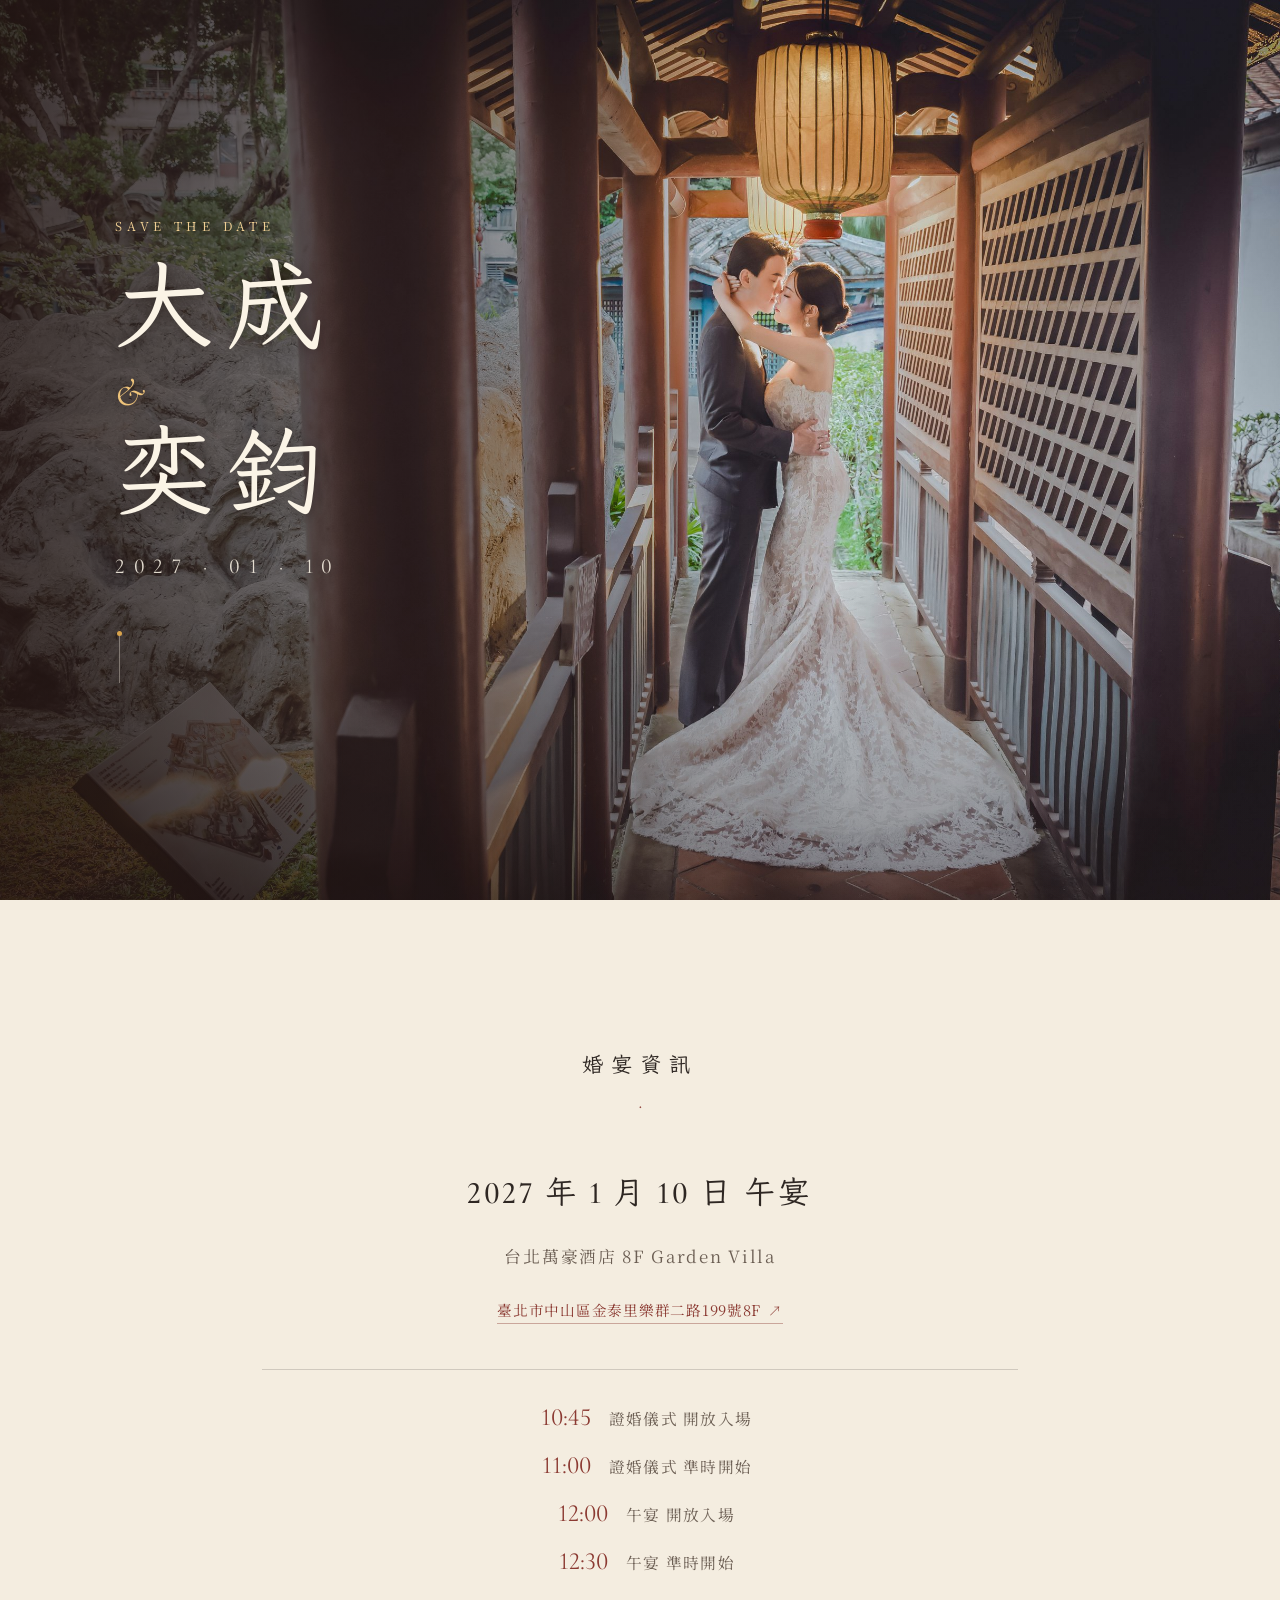
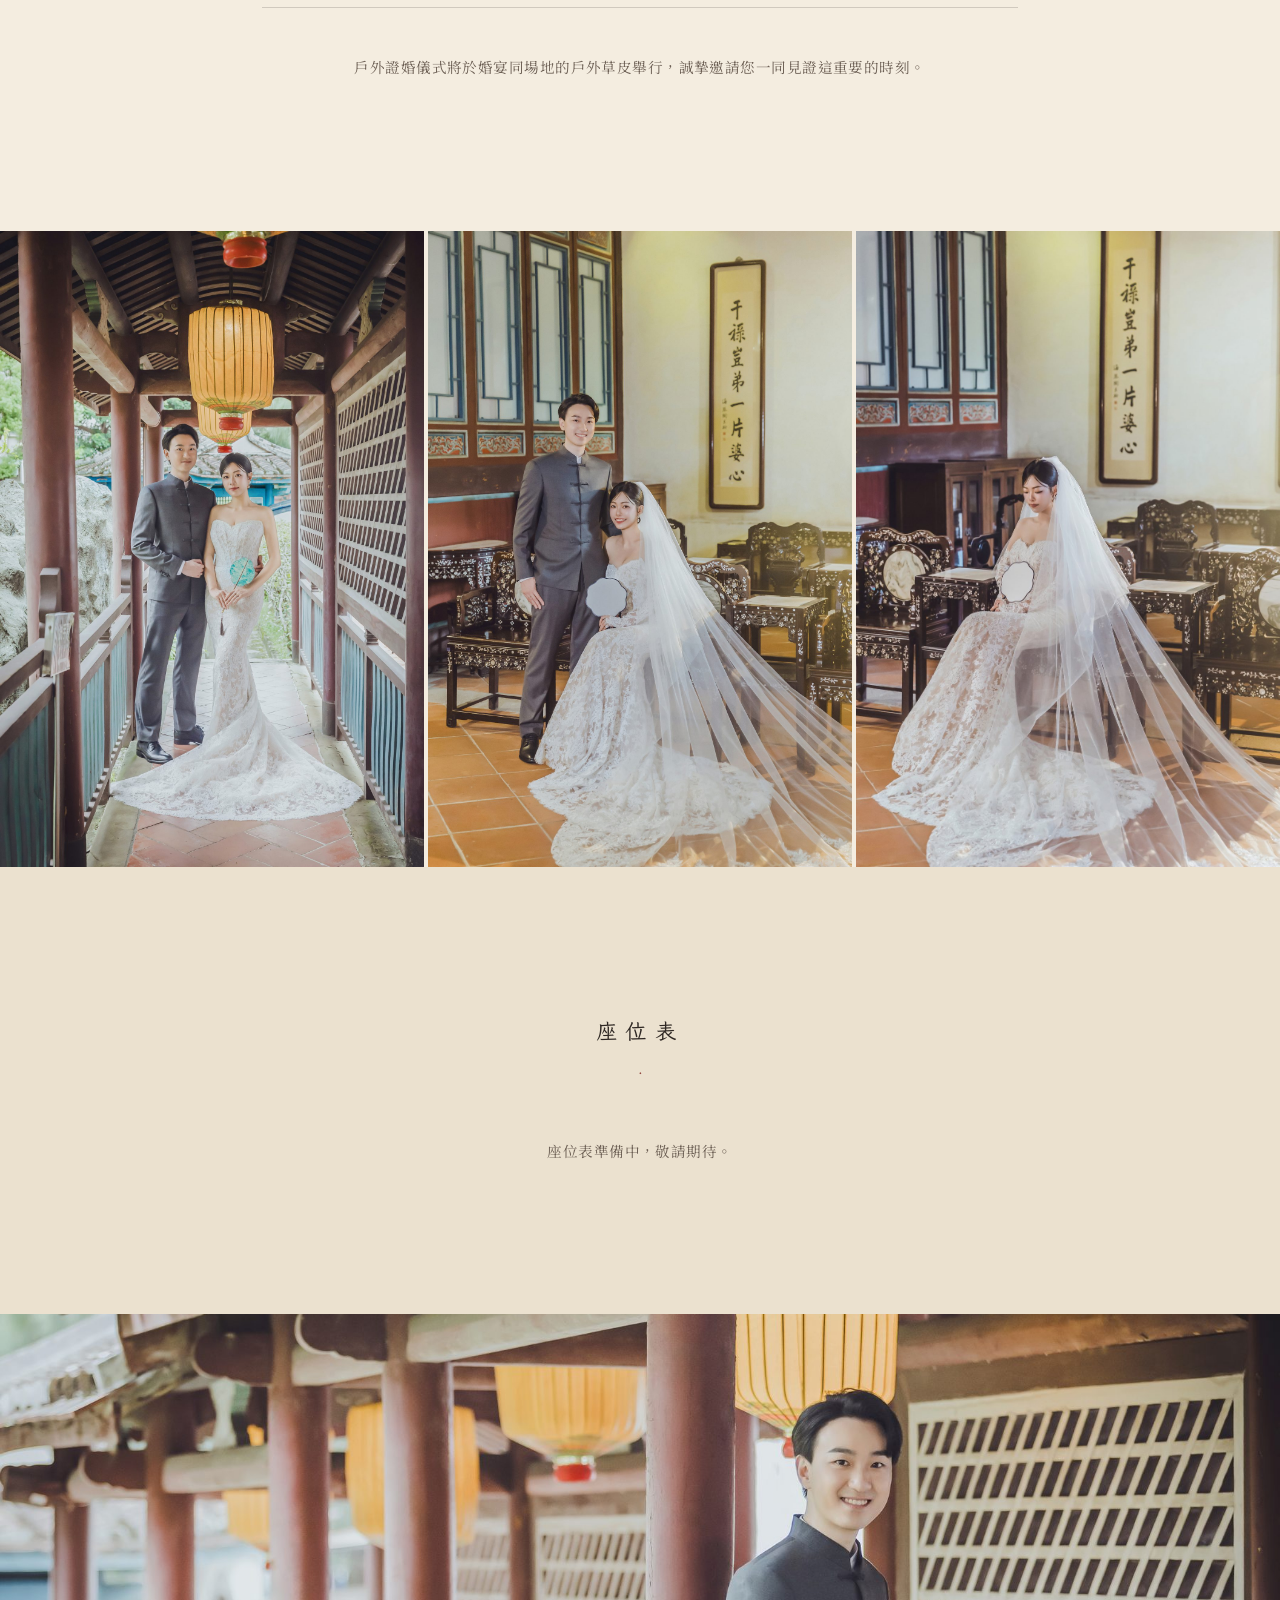
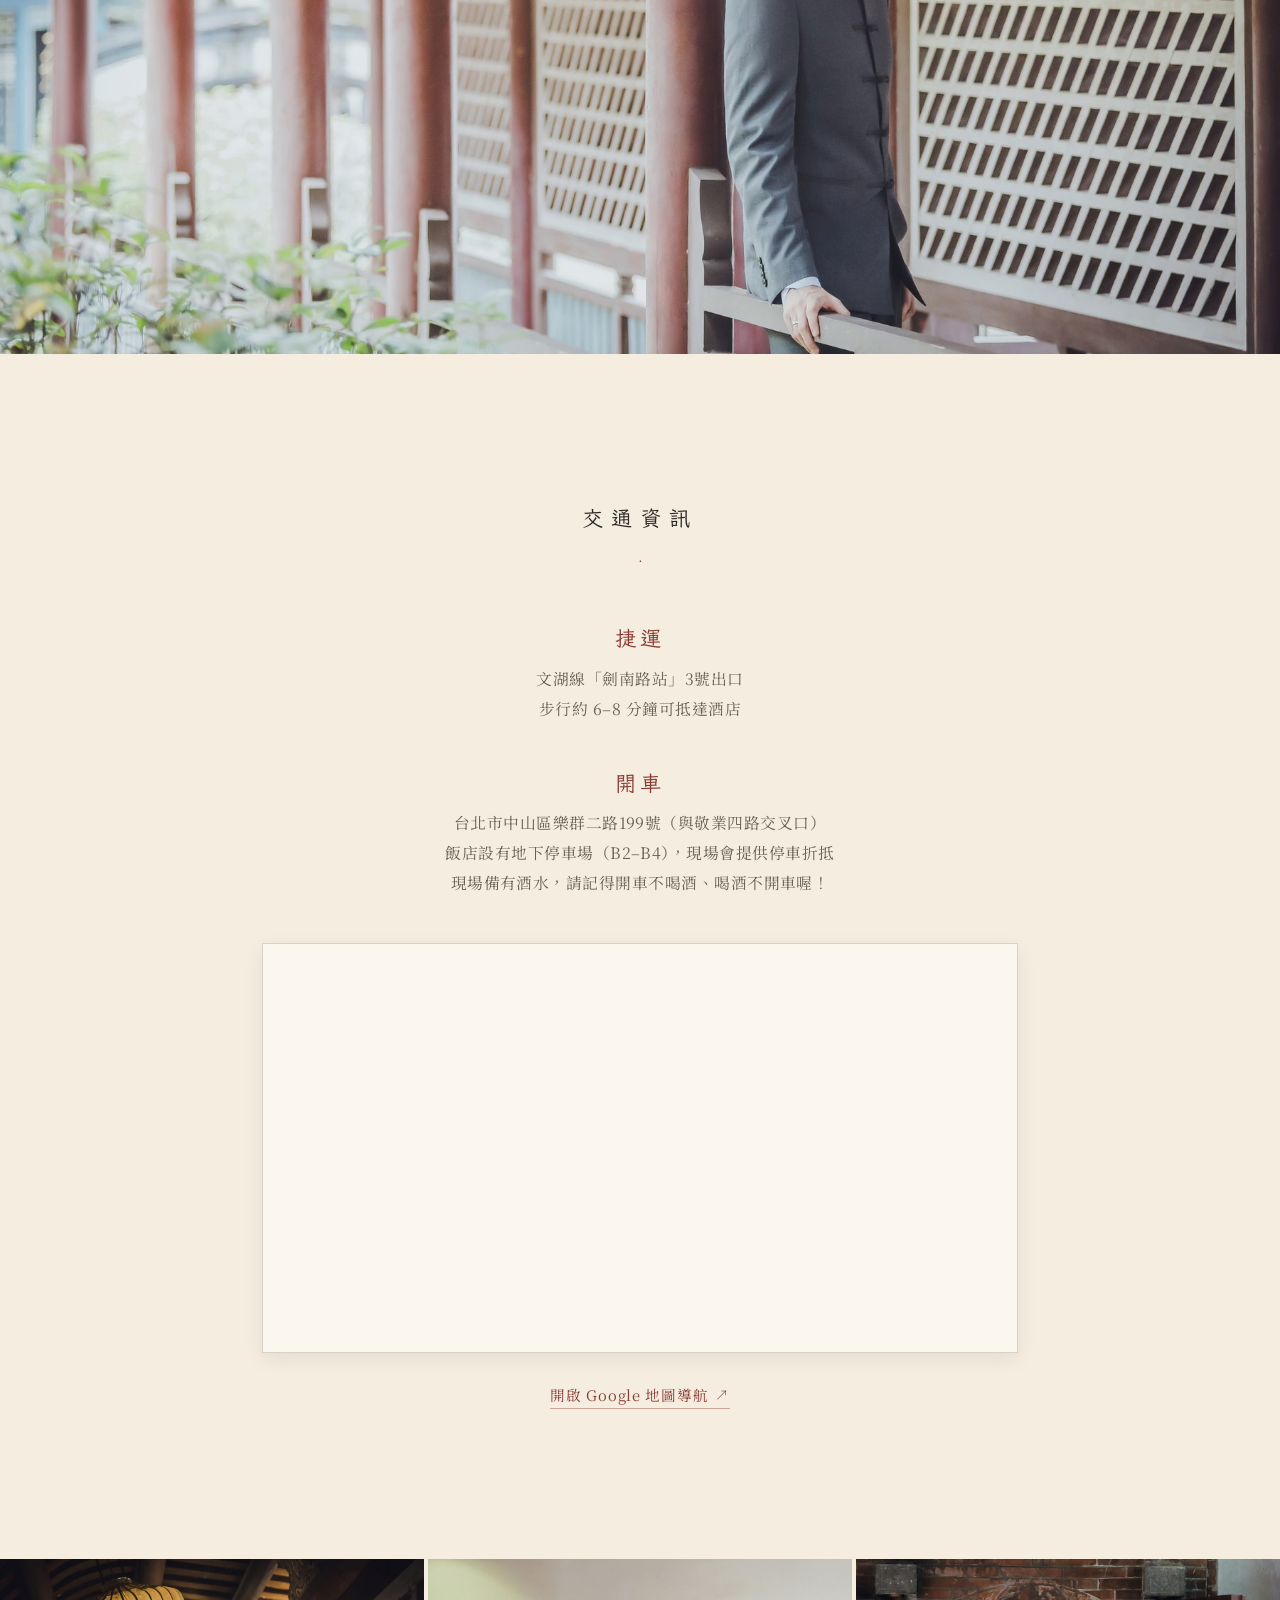
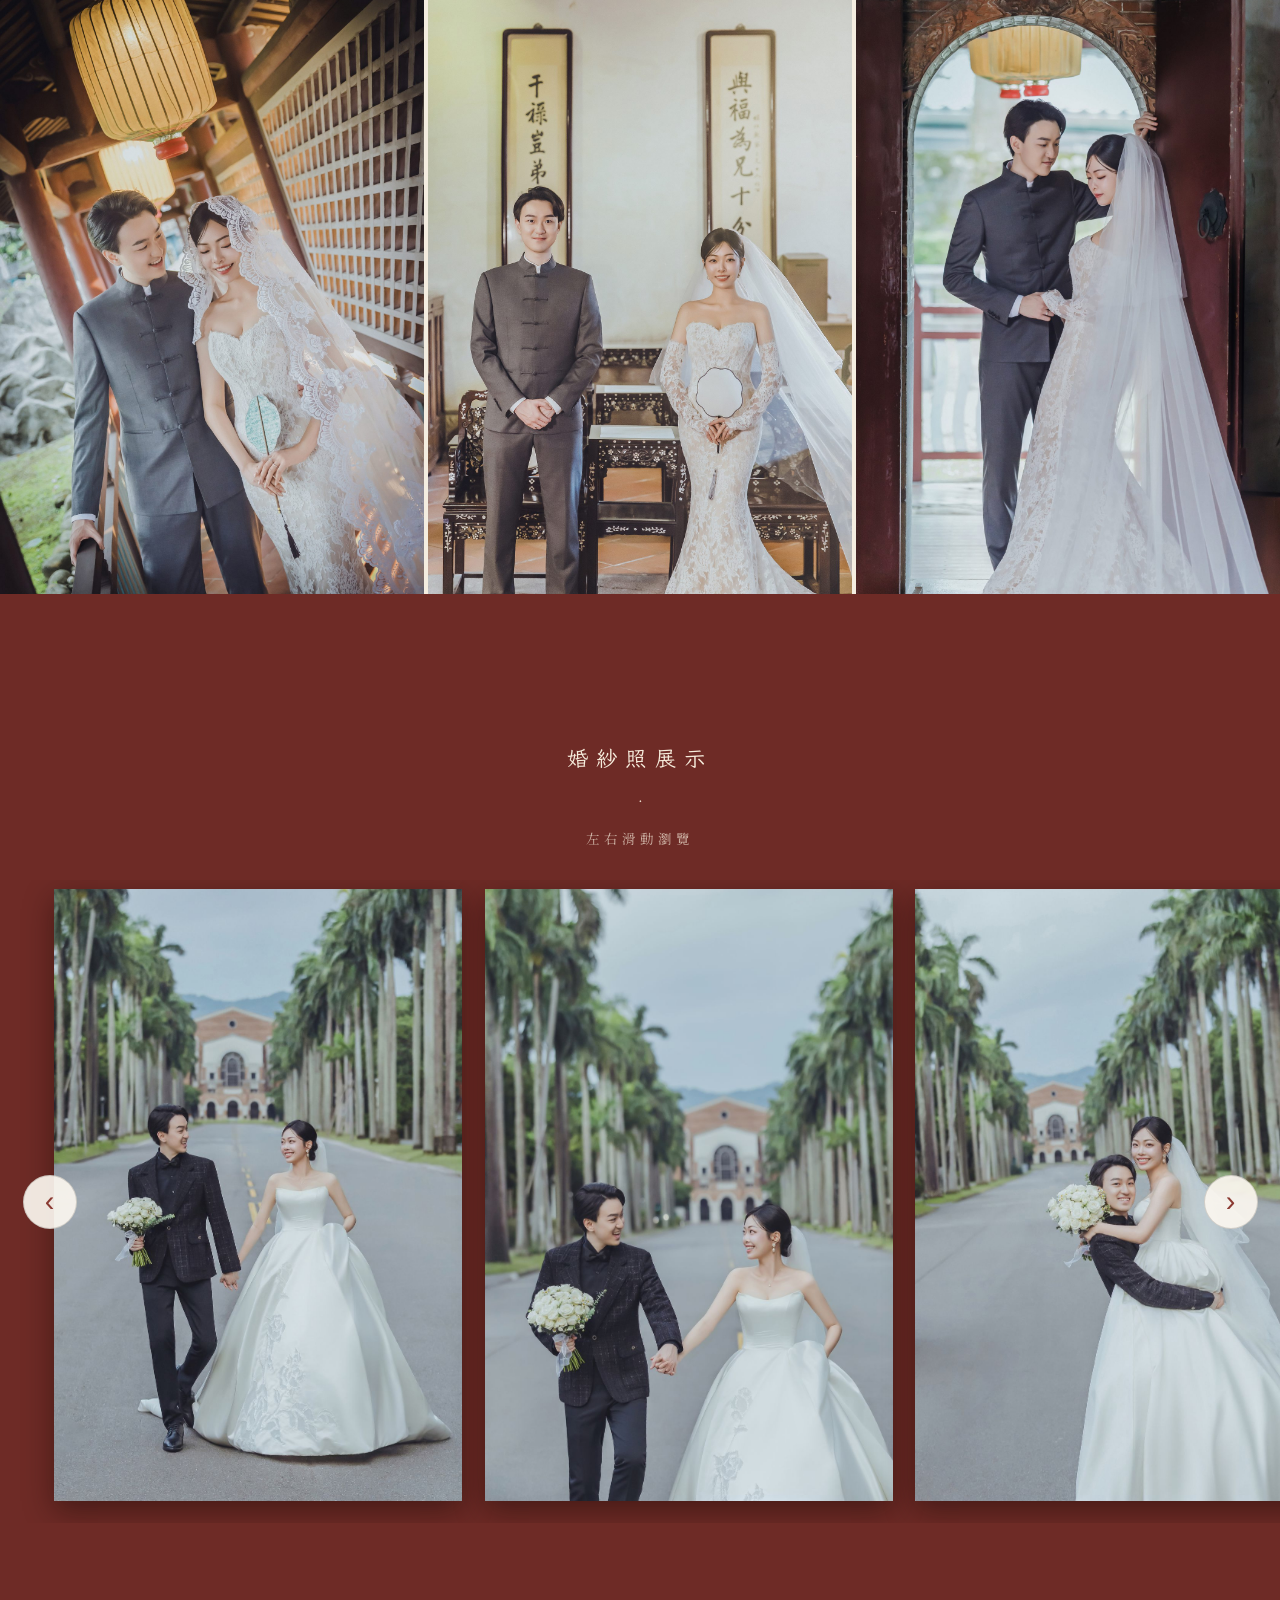
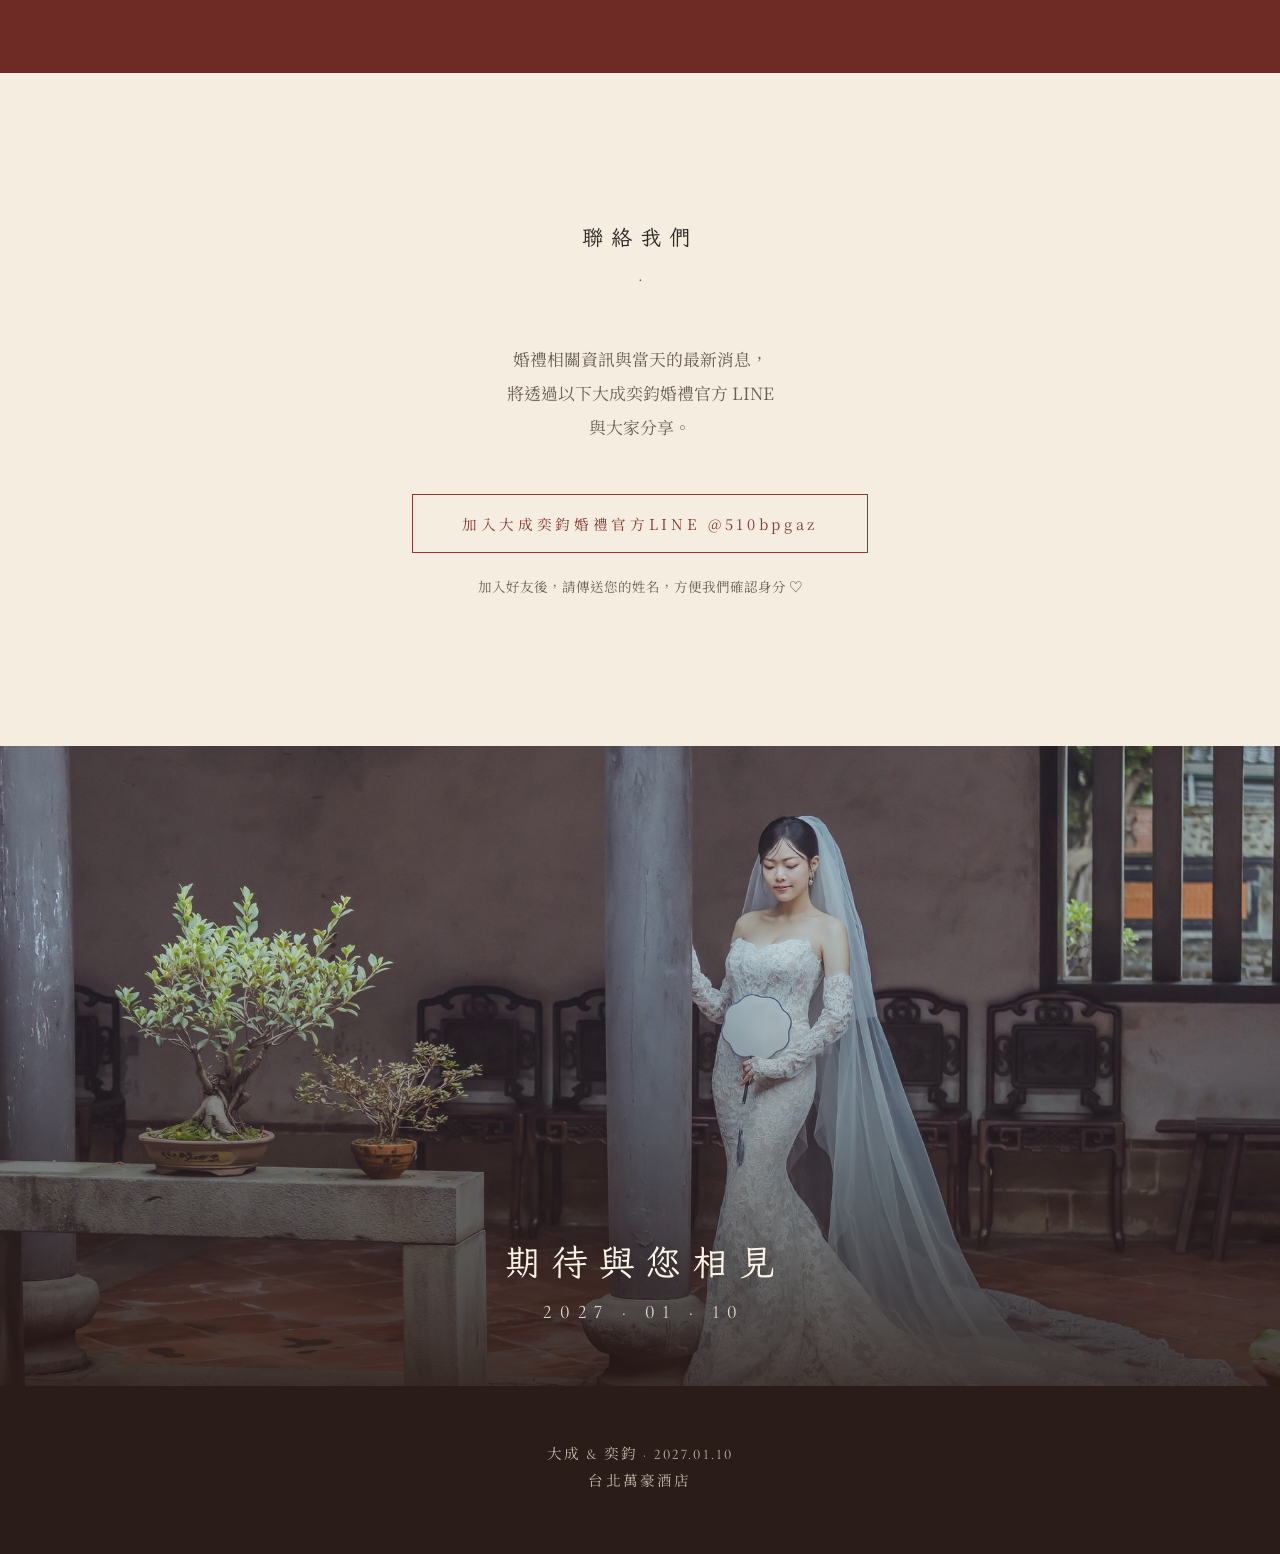
==== commit a6f437dd: "首頁移除出席回覆區塊（改由私下傳 /rsvp 網址），/rsvp 加 noindex Co-Authored-By: Claude Sonnet 5.5 <noreply@anthropic.com>" ====
--- a/index.html
+++ b/index.html
@@ -76,16 +76,6 @@
       <img src="assets/gallery/g22.jpg" width="1067" height="1600" alt="對聯前的新娘" loading="lazy">
     </div>
   </div>
-
-  <section class="section rsvp" id="rsvp">
-    <p class="section-label reveal">出席回覆</p>
-    <p class="rsvp-copy reveal">
-      期待與您一起分享這一天。<br>
-      為了替您準備好座位與喜帖，<br>
-      請撥空完成出席回覆。
-    </p>
-    <a class="rsvp-button reveal" href="rsvp/">出席回覆</a>
-  </section>
 
   <section class="section alt" id="seating">
     <p class="section-label reveal">座位表</p>
